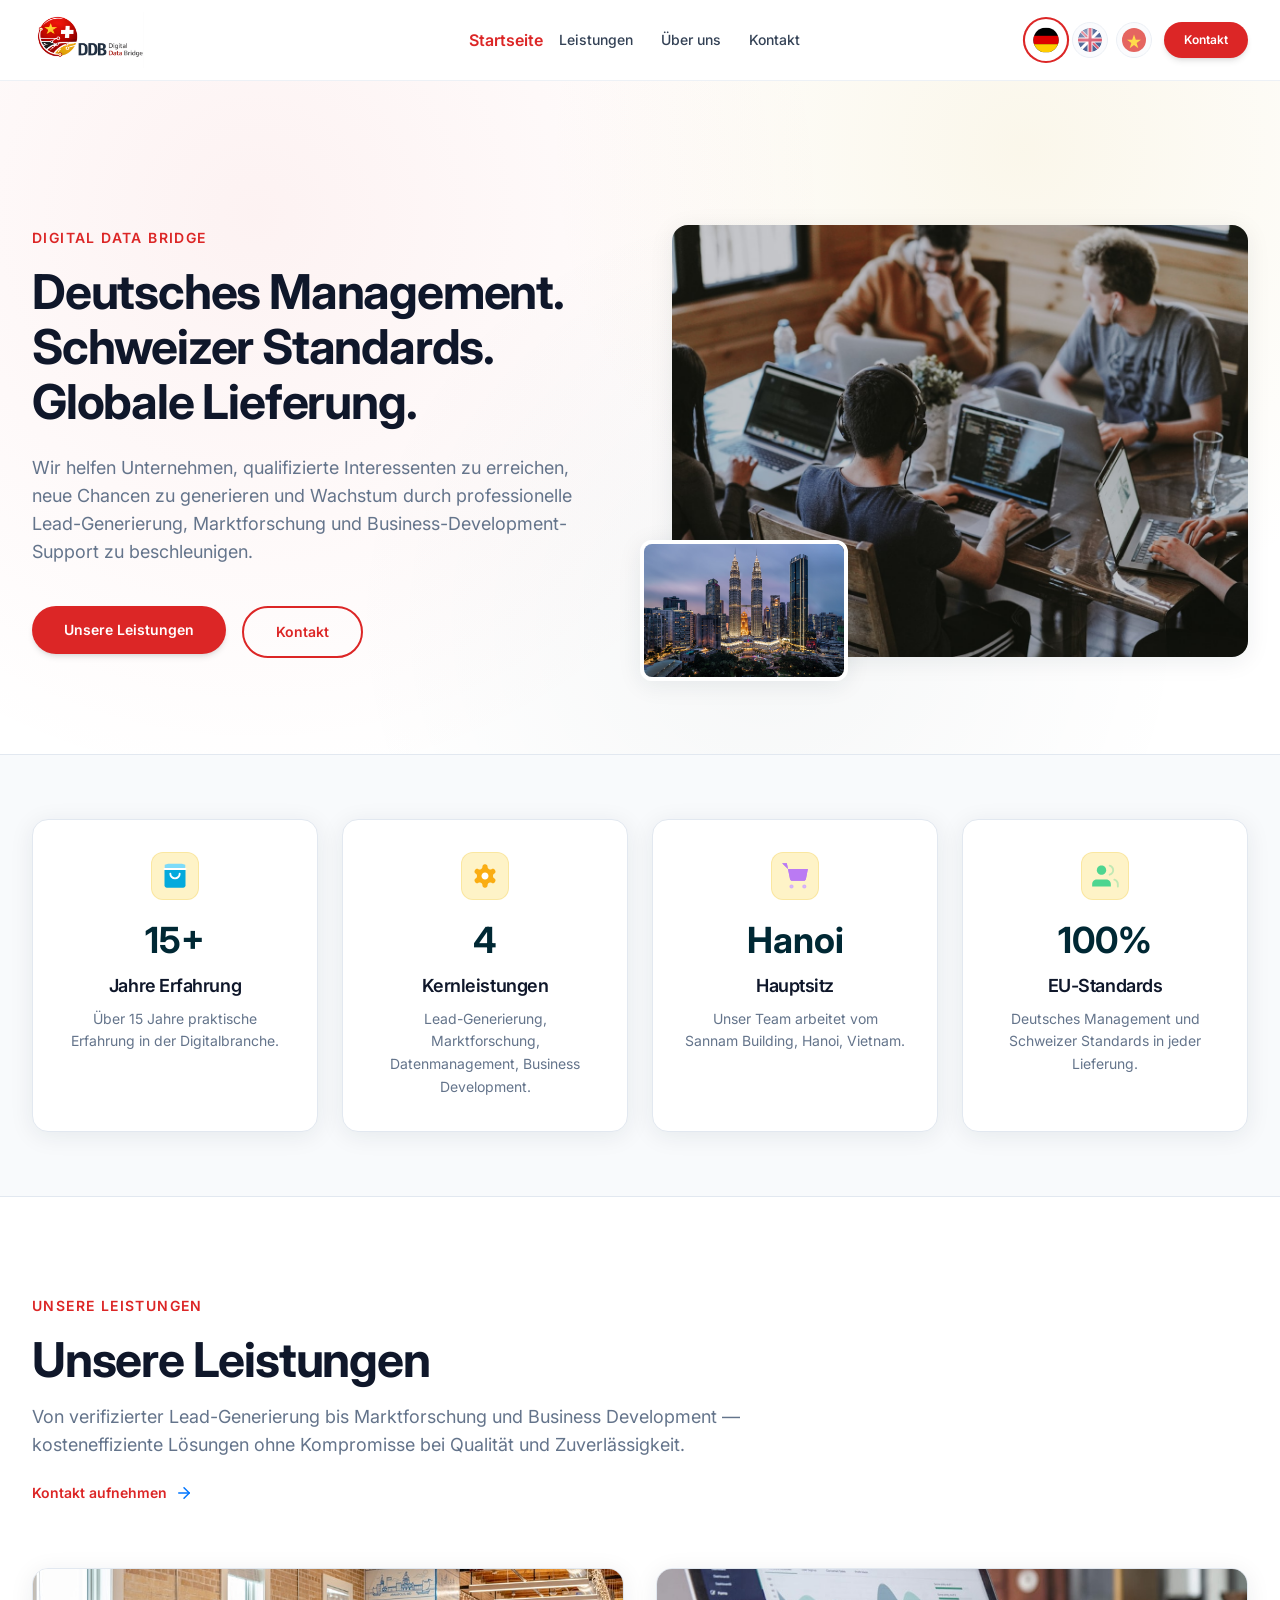
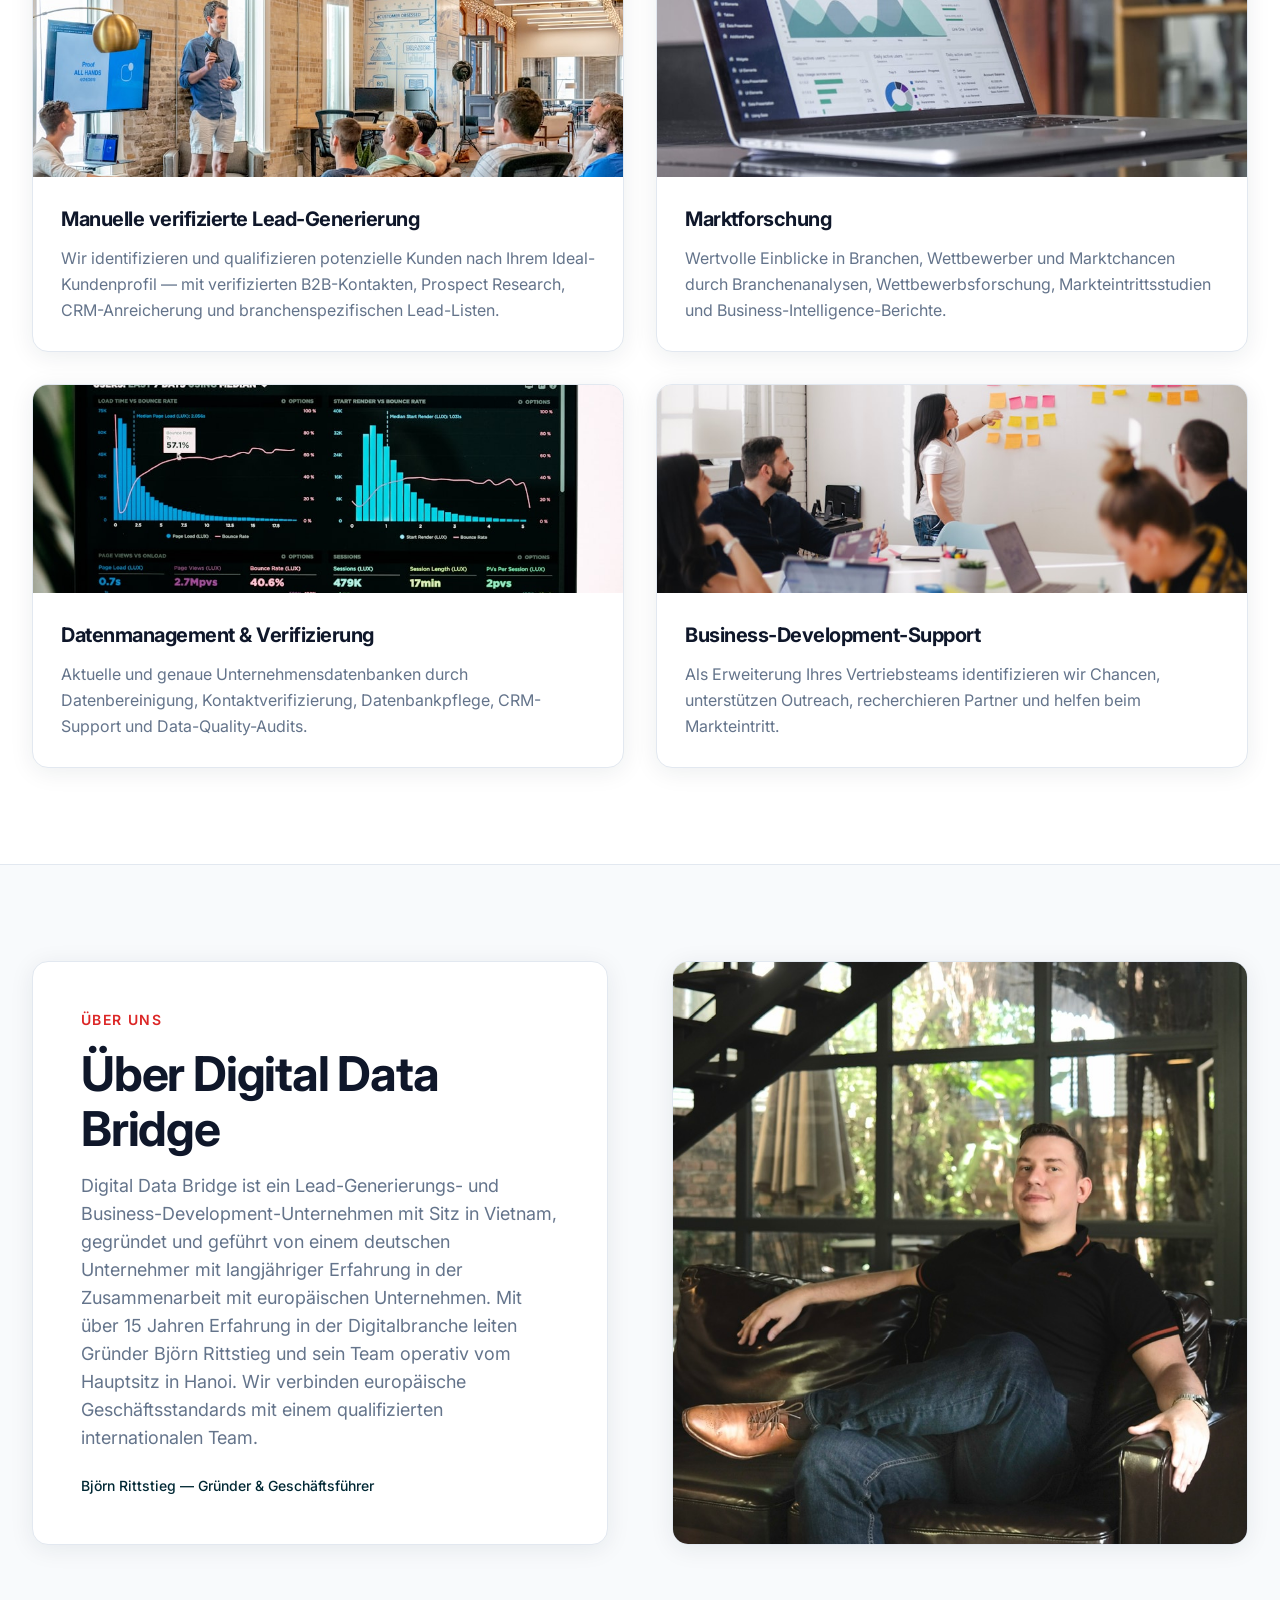
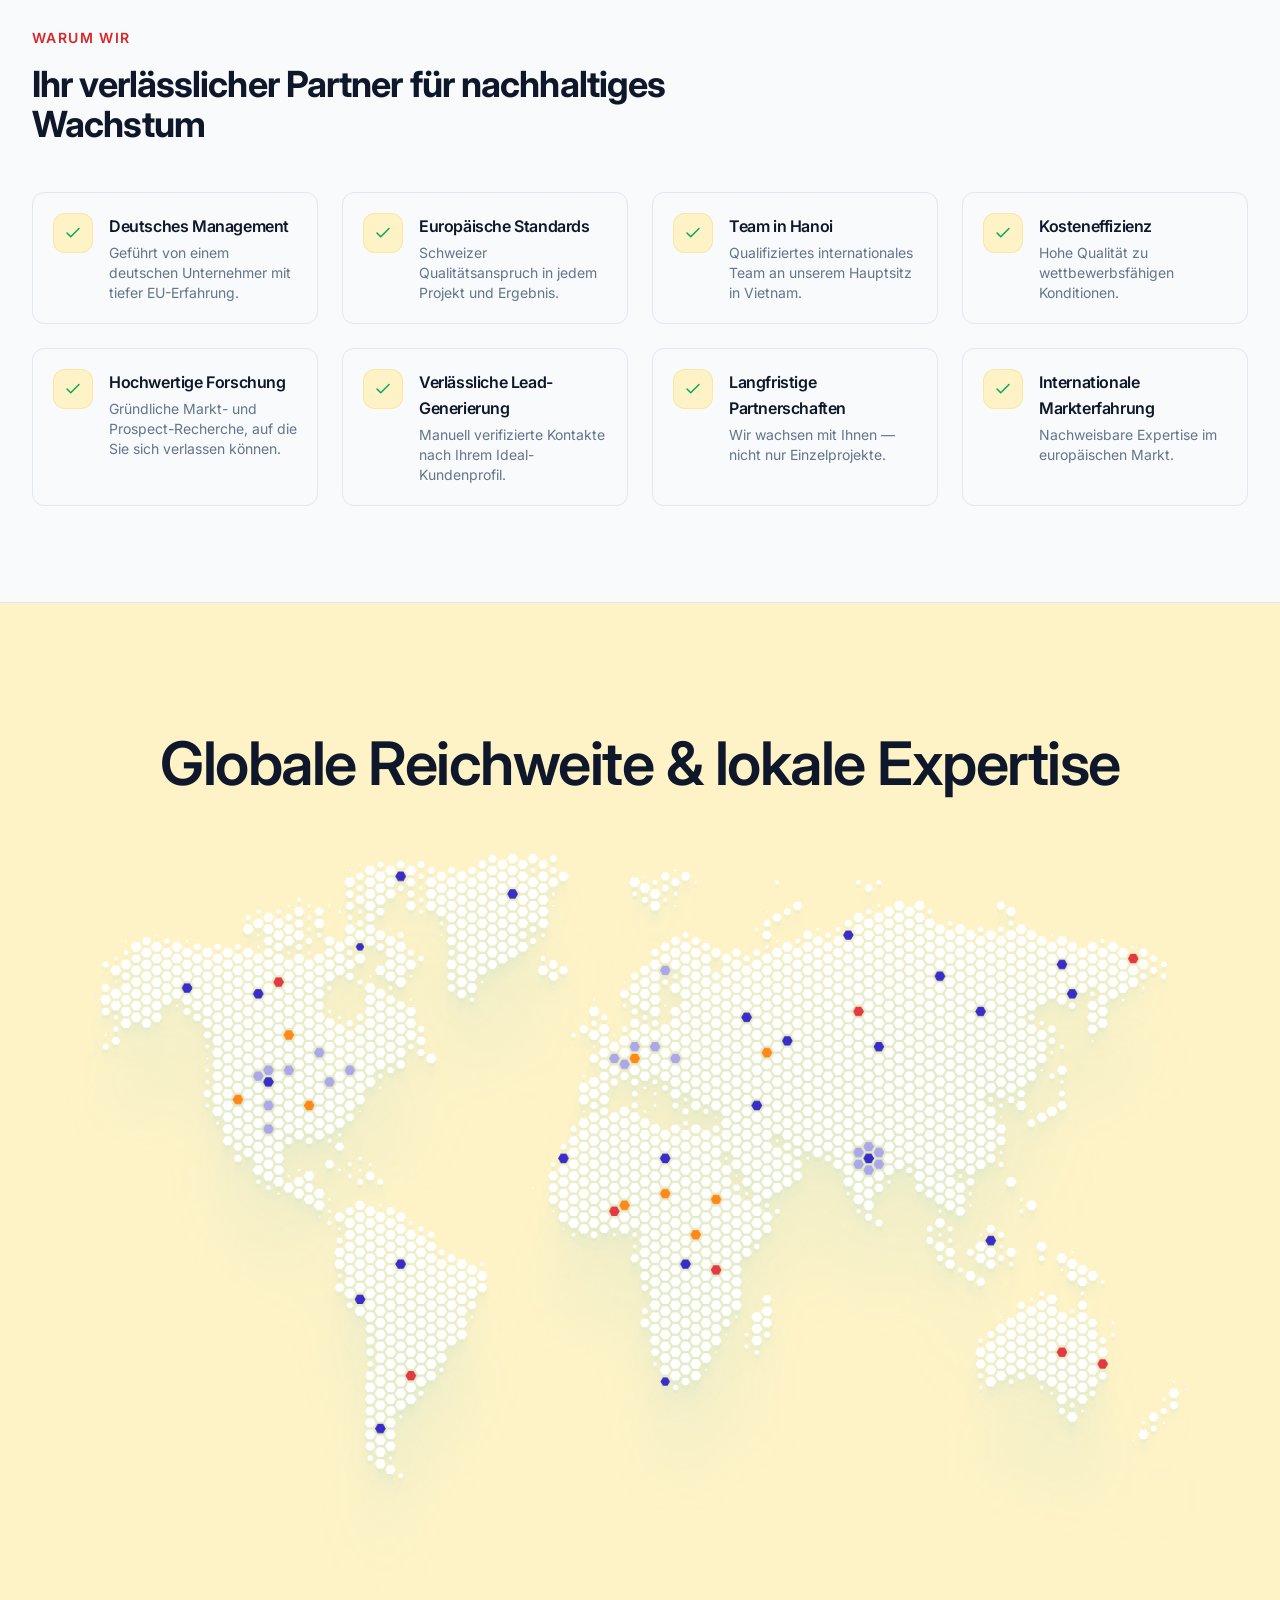
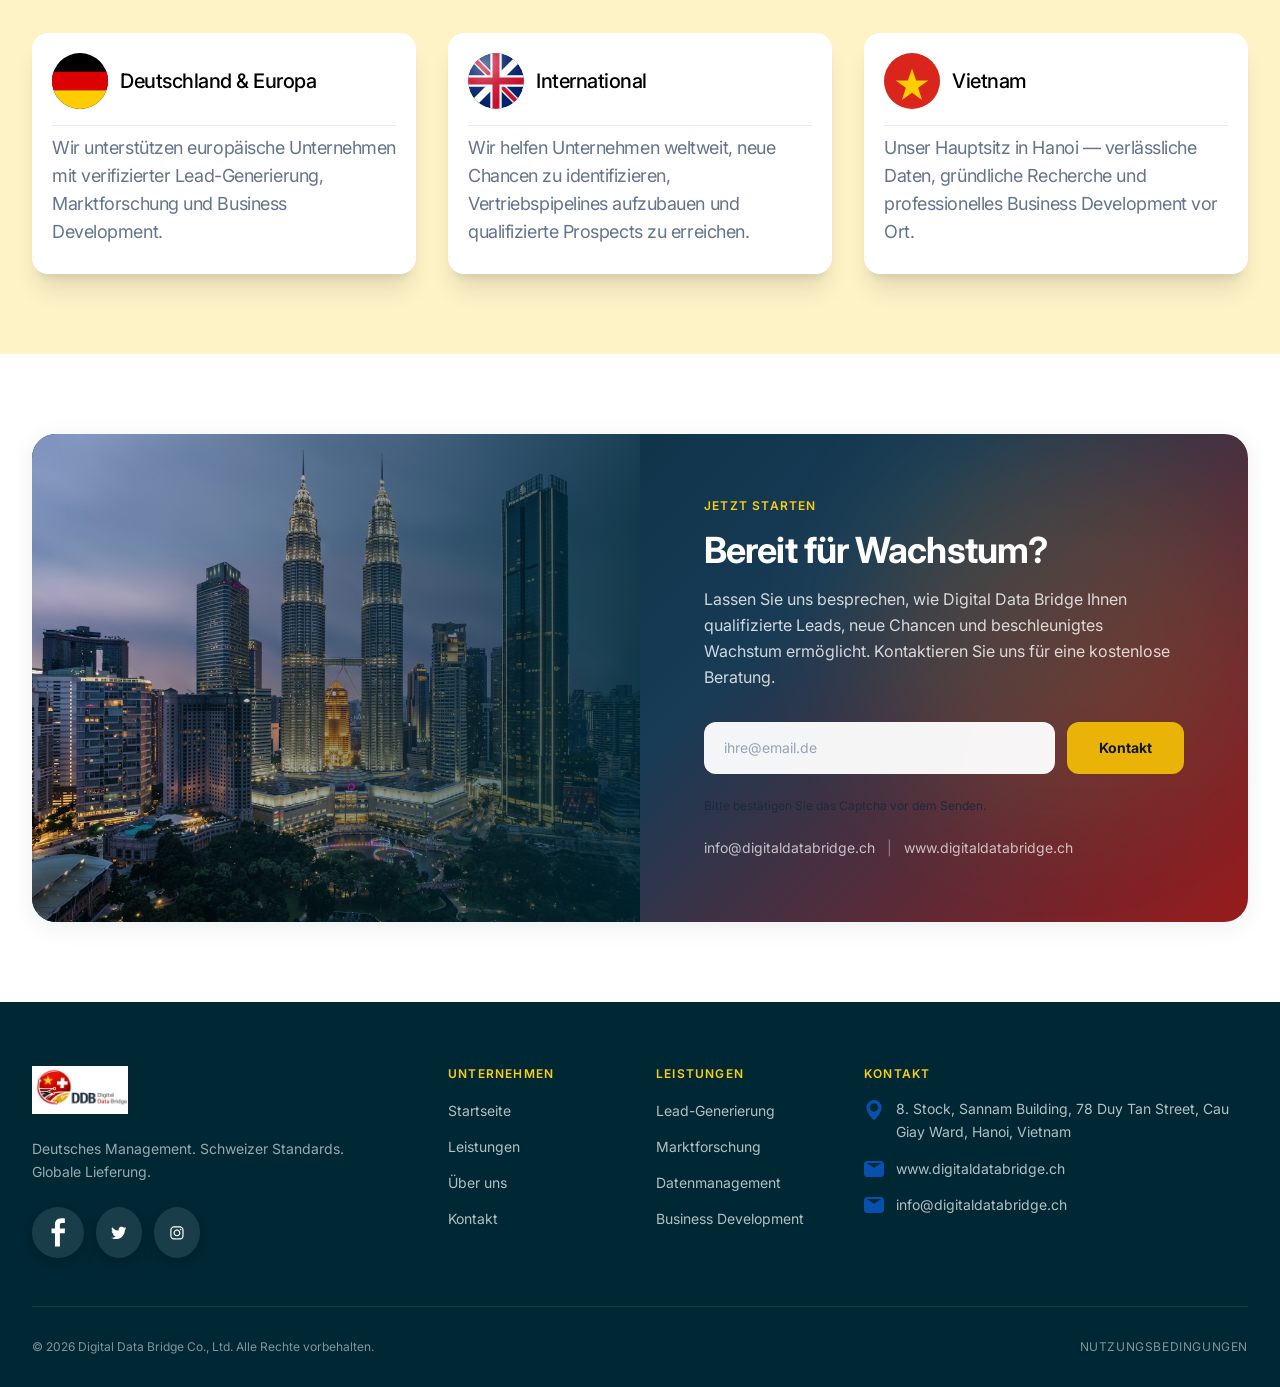
==== index.html @ 315c531d "first commit" ====
<!DOCTYPE html><html lang="de"><head><meta charSet="utf-8"/><meta name="viewport" content="width=device-width, initial-scale=1"/><link rel="preload" as="image" href="/assets/logo/logo.png"/><link rel="preload" as="image" href="/assets/images/hero-team.jpg" fetchPriority="high"/><link rel="preload" as="image" href="/assets/footer/logo.png"/><link rel="stylesheet" href="/_next/static/css/38081ec181ea4592.css" data-precedence="next"/><link rel="preload" as="script" fetchPriority="low" href="/_next/static/chunks/webpack-03f7c6bc932ce1e3.js"/><script src="/_next/static/chunks/fd9d1056-20776d4f4e92fb82.js" async=""></script><script src="/_next/static/chunks/117-dfec44535dc73f30.js" async=""></script><script src="/_next/static/chunks/main-app-8fc3627f96d59af2.js" async=""></script><script src="/_next/static/chunks/648-ed4a69a796fefe7b.js" async=""></script><script src="/_next/static/chunks/498-76ede2b55f7b1609.js" async=""></script><script src="/_next/static/chunks/987-1d25bc8ca57fb3e2.js" async=""></script><script src="/_next/static/chunks/706-1078b7b315c14bac.js" async=""></script><script src="/_next/static/chunks/app/page-b2ab1b3d0dc2f549.js" async=""></script><script src="/_next/static/chunks/824-f1a602ed7e1b11d0.js" async=""></script><script src="/_next/static/chunks/app/layout-207d9eeeaee66ffc.js" async=""></script><title>Digital Data Bridge | Lead Generation &amp; Business Development</title><meta name="description" content="German Management. Swiss Standards. Global Delivery. Professional lead generation, market research, and business development support from Hanoi, Vietnam."/><meta property="og:title" content="Digital Data Bridge | Lead Generation &amp; Business Development"/><meta property="og:description" content="German Management. Swiss Standards. Global Delivery. Professional lead generation, market research, and business development support from Hanoi, Vietnam."/><meta property="og:url" content="https://www.digitaldatabridge.ch/"/><meta property="og:site_name" content="Digital Data Bridge"/><meta property="og:locale" content="de_CH"/><meta property="og:image" content="https://www.digitaldatabridge.ch/icon.png"/><meta property="og:image:width" content="512"/><meta property="og:image:height" content="512"/><meta property="og:image:alt" content="Digital Data Bridge logo"/><meta property="og:type" content="website"/><meta name="twitter:card" content="summary"/><meta name="twitter:title" content="Digital Data Bridge | Lead Generation &amp; Business Development"/><meta name="twitter:description" content="German Management. Swiss Standards. Global Delivery. Professional lead generation, market research, and business development support from Hanoi, Vietnam."/><meta name="twitter:image" content="https://www.digitaldatabridge.ch/icon.png"/><link rel="icon" href="/icon.png"/><link rel="apple-touch-icon" href="/icon.png"/><script src="/_next/static/chunks/polyfills-42372ed130431b0a.js" noModule=""></script></head><body><nav class="navbar bg-white/95 backdrop-blur-sm border-b border-slate-200/60" data-headlessui-state=""><div class="section-container"><div class="relative flex h-16 lg:h-20 items-center justify-between"><a class="flex-shrink-0" href="/"><img class="h-10 w-auto object-contain sm:h-12 lg:h-14" src="/assets/logo/logo.png" alt="Digital Data Bridge logo"/></a><div class="hidden lg:flex absolute left-1/2 top-1/2 -translate-x-1/2 -translate-y-1/2 items-center gap-1"><a class="nav-link-active" href="/">Startseite</a><a class="nav-link" href="#services">Leistungen</a><a class="nav-link" href="#about">Über uns</a><a class="nav-link" href="#contact">Kontakt</a></div><div class="flex items-center gap-3"><div class="hidden lg:block"><div class="" role="group" aria-label="Sprache wählen"><div class="flex gap-2 "><button type="button" title="Deutsch" aria-label="Deutsch" aria-pressed="true" class="relative flex items-center justify-center rounded-full transition-all duration-200 h-9 w-9 ring-2 ring-red ring-offset-2 bg-white shadow-sm scale-105"><img alt="" loading="lazy" width="24" height="24" decoding="async" data-nimg="1" class="rounded-full object-cover h-6 w-6" style="color:transparent" src="/assets/network/de.svg"/></button><button type="button" title="English" aria-label="English" aria-pressed="false" class="relative flex items-center justify-center rounded-full transition-all duration-200 h-9 w-9 opacity-70 hover:opacity-100 hover:scale-105 bg-slate-50 border border-slate-200"><img alt="" loading="lazy" width="24" height="24" decoding="async" data-nimg="1" class="rounded-full object-cover h-6 w-6" style="color:transparent" src="/assets/network/eng.svg"/></button><button type="button" title="Tiếng Việt" aria-label="Tiếng Việt" aria-pressed="false" class="relative flex items-center justify-center rounded-full transition-all duration-200 h-9 w-9 opacity-70 hover:opacity-100 hover:scale-105 bg-slate-50 border border-slate-200"><img alt="" loading="lazy" width="24" height="24" decoding="async" data-nimg="1" class="rounded-full object-cover h-6 w-6" style="color:transparent" src="/assets/network/vie.svg"/></button></div></div></div><a href="#contact" class="hidden lg:inline-flex btn-primary !py-2.5 !px-5 !text-xs">Kontakt</a><button type="button" class="lg:hidden p-2 rounded-lg text-slate-700 hover:bg-slate-100 transition" aria-label="Open menu"><svg xmlns="http://www.w3.org/2000/svg" fill="none" viewBox="0 0 24 24" stroke-width="1.5" stroke="currentColor" aria-hidden="true" data-slot="icon" class="h-6 w-6"><path stroke-linecap="round" stroke-linejoin="round" d="M3.75 6.75h16.5M3.75 12h16.5m-16.5 5.25h16.5"></path></svg></button></div><main class=" fixed overflow-hidden z-10 bg-gray-900 bg-opacity-25 inset-0 transform ease-in-out  transition-all delay-500 opacity-0 -translate-x-full  "><section class="w-340px max-w-lg left-0 absolute bg-white h-full shadow-xl delay-400 duration-500 ease-in-out transition-all transform -translate-x-full"><article class="relative w-270 max-w-lg pb-10 flex flex-col space-y-6 h-full overflow-y-auto"><header class="px-5 py-4 flex items-center justify-between border-b border-slate-200"><img class="h-10 w-auto object-contain" src="/assets/logo/logo.png" alt="Digital Data Bridge logo"/><button type="button" class="p-2 rounded-lg hover:bg-slate-100 transition" aria-label="Close menu"><svg xmlns="http://www.w3.org/2000/svg" fill="none" viewBox="0 0 24 24" stroke-width="1.5" stroke="currentColor" aria-hidden="true" data-slot="icon" class="block h-6 w-6 text-slate-700"><path stroke-linecap="round" stroke-linejoin="round" d="M6 18 18 6M6 6l12 12"></path></svg></button></header><div><div class="px-5 pb-8"><nav class="space-y-1"><a class="block px-3 py-3 rounded-lg text-base font-medium transition-colors bg-red/10 text-red" href="/">Startseite</a><a class="block px-3 py-3 rounded-lg text-base font-medium transition-colors text-slate-700 hover:bg-slate-100 hover:text-red" href="#services">Leistungen</a><a class="block px-3 py-3 rounded-lg text-base font-medium transition-colors text-slate-700 hover:bg-slate-100 hover:text-red" href="#about">Über uns</a><a class="block px-3 py-3 rounded-lg text-base font-medium transition-colors text-slate-700 hover:bg-slate-100 hover:text-red" href="#contact">Kontakt</a></nav><a href="#contact" class="mt-4 flex w-full btn-primary justify-center">Kontakt</a><div class="mt-6 rounded-xl border border-slate-200 bg-slate-50 p-4"><p class="text-xs font-semibold uppercase tracking-widest text-slate-500 text-center">Sprache wählen</p><p class="text-xs text-darkgray mt-1 text-center">Lead-Generierung &amp; Business Development für Europa und international.</p><div class="mt-3" role="group" aria-label="Sprache wählen"><div class="flex gap-2 justify-center"><button type="button" title="Deutsch" aria-label="Deutsch" aria-pressed="true" class="relative flex items-center justify-center rounded-full transition-all duration-200 h-11 w-11 ring-2 ring-red ring-offset-2 bg-white shadow-sm scale-105"><img alt="" loading="lazy" width="28" height="28" decoding="async" data-nimg="1" class="rounded-full object-cover h-6 w-6" style="color:transparent" src="/assets/network/de.svg"/></button><button type="button" title="English" aria-label="English" aria-pressed="false" class="relative flex items-center justify-center rounded-full transition-all duration-200 h-11 w-11 opacity-70 hover:opacity-100 hover:scale-105 bg-slate-50 border border-slate-200"><img alt="" loading="lazy" width="28" height="28" decoding="async" data-nimg="1" class="rounded-full object-cover h-6 w-6" style="color:transparent" src="/assets/network/eng.svg"/></button><button type="button" title="Tiếng Việt" aria-label="Tiếng Việt" aria-pressed="false" class="relative flex items-center justify-center rounded-full transition-all duration-200 h-11 w-11 opacity-70 hover:opacity-100 hover:scale-105 bg-slate-50 border border-slate-200"><img alt="" loading="lazy" width="28" height="28" decoding="async" data-nimg="1" class="rounded-full object-cover h-6 w-6" style="color:transparent" src="/assets/network/vie.svg"/></button></div></div></div></div></div></article></section><section class=" w-screen h-full cursor-pointer "></section></main></div></div></nav><main><section class="relative overflow-hidden bg-hero-gradient hero-pattern"><div class="section-container pt-28 pb-16 sm:pt-32 sm:pb-20 lg:pt-36 lg:pb-24"><div class="grid lg:grid-cols-2 gap-10 lg:gap-16 items-center"><div class="text-center lg:text-left"><span class="section-label">Digital Data Bridge</span><h1 class="text-3xl sm:text-4xl lg:text-5xl font-bold leading-tight text-slate-900">Deutsches Management. Schweizer Standards. Globale Lieferung.</h1><p class="mt-6 text-base sm:text-lg text-darkgray leading-relaxed max-w-xl mx-auto lg:mx-0">Wir helfen Unternehmen, qualifizierte Interessenten zu erreichen, neue Chancen zu generieren und Wachstum durch professionelle Lead-Generierung, Marktforschung und Business-Development-Support zu beschleunigen.</p><div class="mt-10 flex flex-col sm:flex-row items-center lg:items-start justify-center lg:justify-start gap-4"><a href="#services" class="btn-primary w-full sm:w-auto">Unsere Leistungen</a><a href="#contact" class="btn-outline w-full sm:w-auto">Kontakt</a></div></div><div class="relative"><div class="relative rounded-2xl overflow-hidden shadow-card aspect-[4/3]"><img alt="International business team collaboration" fetchPriority="high" decoding="async" data-nimg="fill" class="object-cover" style="position:absolute;height:100%;width:100%;left:0;top:0;right:0;bottom:0;color:transparent" src="/assets/images/hero-team.jpg"/></div><div class="absolute -bottom-6 -left-4 sm:-left-8 w-40 sm:w-52 rounded-xl overflow-hidden shadow-card border-4 border-white hidden sm:block"><img alt="Hanoi city skyline" loading="lazy" width="208" height="140" decoding="async" data-nimg="1" class="w-full h-auto object-cover aspect-[3/2]" style="color:transparent" src="/assets/images/hero-hanoi.jpg"/></div></div></div></div></section><section class="bg-slate-50 border-y border-slate-200"><div class="section-container py-14 sm:py-16"><div class="grid sm:grid-cols-2 lg:grid-cols-4 gap-6"><div class="stat-card"><div class="flex justify-center items-center h-12 w-12 rounded-xl bg-light-gold border border-gold-500/20 mb-5"><img alt="Jahre Erfahrung" loading="lazy" width="28" height="28" decoding="async" data-nimg="1" style="color:transparent" src="/assets/buyers/ourbuyers.svg"/></div><p class="text-3xl sm:text-4xl font-bold text-navyblue">15+</p><h3 class="text-base sm:text-lg font-semibold text-slate-900 mt-3">Jahre Erfahrung</h3><p class="text-sm text-darkgray mt-2 leading-relaxed">Über 15 Jahre praktische Erfahrung in der Digitalbranche.</p></div><div class="stat-card"><div class="flex justify-center items-center h-12 w-12 rounded-xl bg-light-gold border border-gold-500/20 mb-5"><img alt="Kernleistungen" loading="lazy" width="28" height="28" decoding="async" data-nimg="1" style="color:transparent" src="/assets/buyers/projectcompleted.svg"/></div><p class="text-3xl sm:text-4xl font-bold text-navyblue">4</p><h3 class="text-base sm:text-lg font-semibold text-slate-900 mt-3">Kernleistungen</h3><p class="text-sm text-darkgray mt-2 leading-relaxed">Lead-Generierung, Marktforschung, Datenmanagement, Business Development.</p></div><div class="stat-card"><div class="flex justify-center items-center h-12 w-12 rounded-xl bg-light-gold border border-gold-500/20 mb-5"><img alt="Hauptsitz" loading="lazy" width="28" height="28" decoding="async" data-nimg="1" style="color:transparent" src="/assets/buyers/happybuyers.svg"/></div><p class="text-3xl sm:text-4xl font-bold text-navyblue">Hanoi</p><h3 class="text-base sm:text-lg font-semibold text-slate-900 mt-3">Hauptsitz</h3><p class="text-sm text-darkgray mt-2 leading-relaxed">Unser Team arbeitet vom Sannam Building, Hanoi, Vietnam.</p></div><div class="stat-card"><div class="flex justify-center items-center h-12 w-12 rounded-xl bg-light-gold border border-gold-500/20 mb-5"><img alt="EU-Standards" loading="lazy" width="28" height="28" decoding="async" data-nimg="1" style="color:transparent" src="/assets/buyers/teammembers.svg"/></div><p class="text-3xl sm:text-4xl font-bold text-navyblue">100%</p><h3 class="text-base sm:text-lg font-semibold text-slate-900 mt-3">EU-Standards</h3><p class="text-sm text-darkgray mt-2 leading-relaxed">Deutsches Management und Schweizer Standards in jeder Lieferung.</p></div></div></div></section><section id="services" class="py-16 sm:py-24"><div class="section-container"><div class="max-w-3xl mx-auto text-center lg:text-left lg:mx-0 mb-12 lg:mb-16"><span class="section-label">Unsere Leistungen</span><h2 class="section-title">Unsere Leistungen</h2><p class="section-desc mt-4 mx-auto lg:mx-0">Von verifizierter Lead-Generierung bis Marktforschung und Business Development — kosteneffiziente Lösungen ohne Kompromisse bei Qualität und Zuverlässigkeit.</p><a class="inline-flex items-center gap-2 mt-6 text-sm font-semibold text-red space-links" href="#contact">Kontakt aufnehmen<img alt="arrow" loading="lazy" width="18" height="18" decoding="async" data-nimg="1" style="color:transparent" src="/assets/provide/arrow.svg"/></a></div><div class="grid sm:grid-cols-2 gap-6 lg:gap-8"><div class="service-card overflow-hidden p-0"><div class="relative h-48 sm:h-52 w-full"><img alt="Manuelle verifizierte Lead-Generierung" loading="lazy" decoding="async" data-nimg="fill" class="object-cover" style="position:absolute;height:100%;width:100%;left:0;top:0;right:0;bottom:0;color:transparent" src="/assets/images/service-leads.jpg"/></div><div class="p-6 sm:p-7"><h3 class="text-lg sm:text-xl font-bold text-slate-900 leading-snug">Manuelle verifizierte Lead-Generierung</h3><p class="text-sm sm:text-base text-darkgray leading-relaxed mt-3">Wir identifizieren und qualifizieren potenzielle Kunden nach Ihrem Ideal-Kundenprofil — mit verifizierten B2B-Kontakten, Prospect Research, CRM-Anreicherung und branchenspezifischen Lead-Listen.</p></div></div><div class="service-card overflow-hidden p-0"><div class="relative h-48 sm:h-52 w-full"><img alt="Marktforschung" loading="lazy" decoding="async" data-nimg="fill" class="object-cover" style="position:absolute;height:100%;width:100%;left:0;top:0;right:0;bottom:0;color:transparent" src="/assets/images/service-research.jpg"/></div><div class="p-6 sm:p-7"><h3 class="text-lg sm:text-xl font-bold text-slate-900 leading-snug">Marktforschung</h3><p class="text-sm sm:text-base text-darkgray leading-relaxed mt-3">Wertvolle Einblicke in Branchen, Wettbewerber und Marktchancen durch Branchenanalysen, Wettbewerbsforschung, Markteintrittsstudien und Business-Intelligence-Berichte.</p></div></div><div class="service-card overflow-hidden p-0"><div class="relative h-48 sm:h-52 w-full"><img alt="Datenmanagement &amp; Verifizierung" loading="lazy" decoding="async" data-nimg="fill" class="object-cover" style="position:absolute;height:100%;width:100%;left:0;top:0;right:0;bottom:0;color:transparent" src="/assets/images/service-data.jpg"/></div><div class="p-6 sm:p-7"><h3 class="text-lg sm:text-xl font-bold text-slate-900 leading-snug">Datenmanagement &amp; Verifizierung</h3><p class="text-sm sm:text-base text-darkgray leading-relaxed mt-3">Aktuelle und genaue Unternehmensdatenbanken durch Datenbereinigung, Kontaktverifizierung, Datenbankpflege, CRM-Support und Data-Quality-Audits.</p></div></div><div class="service-card overflow-hidden p-0"><div class="relative h-48 sm:h-52 w-full"><img alt="Business-Development-Support" loading="lazy" decoding="async" data-nimg="fill" class="object-cover" style="position:absolute;height:100%;width:100%;left:0;top:0;right:0;bottom:0;color:transparent" src="/assets/images/service-bizdev.jpg"/></div><div class="p-6 sm:p-7"><h3 class="text-lg sm:text-xl font-bold text-slate-900 leading-snug">Business-Development-Support</h3><p class="text-sm sm:text-base text-darkgray leading-relaxed mt-3">Als Erweiterung Ihres Vertriebsteams identifizieren wir Chancen, unterstützen Outreach, recherchieren Partner und helfen beim Markteintritt.</p></div></div></div></div></section><section id="about" class="py-16 sm:py-24 bg-slate-50 border-y border-slate-200"><div class="section-container"><div class="grid lg:grid-cols-2 gap-10 lg:gap-16 items-stretch mb-16 lg:mb-20"><div class="order-2 lg:order-1 flex flex-col justify-center rounded-2xl bg-white border border-slate-200 shadow-card p-8 sm:p-10 lg:p-12 text-center lg:text-left h-full min-h-[320px]"><span class="section-label">Über uns</span><h2 class="section-title">Über Digital Data Bridge</h2><p class="section-desc mt-4 mx-auto lg:mx-0">Digital Data Bridge ist ein Lead-Generierungs- und Business-Development-Unternehmen mit Sitz in Vietnam, gegründet und geführt von einem deutschen Unternehmer mit langjähriger Erfahrung in der Zusammenarbeit mit europäischen Unternehmen. Mit über 15 Jahren Erfahrung in der Digitalbranche leiten Gründer Björn Rittstieg und sein Team operativ vom Hauptsitz in Hanoi. Wir verbinden europäische Geschäftsstandards mit einem qualifizierten internationalen Team.</p><p class="mt-6 text-sm font-medium text-navyblue">Björn Rittstieg — Gründer &amp; Geschäftsführer</p></div><div class="order-1 lg:order-2 relative rounded-2xl overflow-hidden shadow-card border border-slate-200 min-h-[320px] h-full"><img alt="Björn Rittstieg — Gründer &amp; Geschäftsführer" loading="lazy" decoding="async" data-nimg="fill" class="object-cover object-top" style="position:absolute;height:100%;width:100%;left:0;top:0;right:0;bottom:0;color:transparent" src="/assets/images/about_us.jpg"/></div></div><div class="max-w-3xl mx-auto text-center lg:text-left lg:mx-0 mb-10 lg:mb-12"><span class="section-label">Warum wir</span><h3 class="text-2xl sm:text-3xl lg:text-4xl font-bold leading-tight text-slate-900">Ihr verlässlicher Partner für nachhaltiges Wachstum</h3></div><div class="grid sm:grid-cols-2 lg:grid-cols-4 gap-4 lg:gap-6"><div class="feature-card"><div class="flex-shrink-0 flex items-center justify-center h-10 w-10 rounded-xl bg-light-gold border border-gold-500/20"><img alt="" loading="lazy" width="18" height="18" decoding="async" data-nimg="1" style="color:transparent" src="/assets/why/check.svg"/></div><div><h4 class="text-sm sm:text-base font-semibold text-slate-900 leading-snug">Deutsches Management</h4><p class="text-xs sm:text-sm text-darkgray mt-1 leading-relaxed">Geführt von einem deutschen Unternehmer mit tiefer EU-Erfahrung.</p></div></div><div class="feature-card"><div class="flex-shrink-0 flex items-center justify-center h-10 w-10 rounded-xl bg-light-gold border border-gold-500/20"><img alt="" loading="lazy" width="18" height="18" decoding="async" data-nimg="1" style="color:transparent" src="/assets/why/check.svg"/></div><div><h4 class="text-sm sm:text-base font-semibold text-slate-900 leading-snug">Europäische Standards</h4><p class="text-xs sm:text-sm text-darkgray mt-1 leading-relaxed">Schweizer Qualitätsanspruch in jedem Projekt und Ergebnis.</p></div></div><div class="feature-card"><div class="flex-shrink-0 flex items-center justify-center h-10 w-10 rounded-xl bg-light-gold border border-gold-500/20"><img alt="" loading="lazy" width="18" height="18" decoding="async" data-nimg="1" style="color:transparent" src="/assets/why/check.svg"/></div><div><h4 class="text-sm sm:text-base font-semibold text-slate-900 leading-snug">Team in Hanoi</h4><p class="text-xs sm:text-sm text-darkgray mt-1 leading-relaxed">Qualifiziertes internationales Team an unserem Hauptsitz in Vietnam.</p></div></div><div class="feature-card"><div class="flex-shrink-0 flex items-center justify-center h-10 w-10 rounded-xl bg-light-gold border border-gold-500/20"><img alt="" loading="lazy" width="18" height="18" decoding="async" data-nimg="1" style="color:transparent" src="/assets/why/check.svg"/></div><div><h4 class="text-sm sm:text-base font-semibold text-slate-900 leading-snug">Kosteneffizienz</h4><p class="text-xs sm:text-sm text-darkgray mt-1 leading-relaxed">Hohe Qualität zu wettbewerbsfähigen Konditionen.</p></div></div><div class="feature-card"><div class="flex-shrink-0 flex items-center justify-center h-10 w-10 rounded-xl bg-light-gold border border-gold-500/20"><img alt="" loading="lazy" width="18" height="18" decoding="async" data-nimg="1" style="color:transparent" src="/assets/why/check.svg"/></div><div><h4 class="text-sm sm:text-base font-semibold text-slate-900 leading-snug">Hochwertige Forschung</h4><p class="text-xs sm:text-sm text-darkgray mt-1 leading-relaxed">Gründliche Markt- und Prospect-Recherche, auf die Sie sich verlassen können.</p></div></div><div class="feature-card"><div class="flex-shrink-0 flex items-center justify-center h-10 w-10 rounded-xl bg-light-gold border border-gold-500/20"><img alt="" loading="lazy" width="18" height="18" decoding="async" data-nimg="1" style="color:transparent" src="/assets/why/check.svg"/></div><div><h4 class="text-sm sm:text-base font-semibold text-slate-900 leading-snug">Verlässliche Lead-Generierung</h4><p class="text-xs sm:text-sm text-darkgray mt-1 leading-relaxed">Manuell verifizierte Kontakte nach Ihrem Ideal-Kundenprofil.</p></div></div><div class="feature-card"><div class="flex-shrink-0 flex items-center justify-center h-10 w-10 rounded-xl bg-light-gold border border-gold-500/20"><img alt="" loading="lazy" width="18" height="18" decoding="async" data-nimg="1" style="color:transparent" src="/assets/why/check.svg"/></div><div><h4 class="text-sm sm:text-base font-semibold text-slate-900 leading-snug">Langfristige Partnerschaften</h4><p class="text-xs sm:text-sm text-darkgray mt-1 leading-relaxed">Wir wachsen mit Ihnen — nicht nur Einzelprojekte.</p></div></div><div class="feature-card"><div class="flex-shrink-0 flex items-center justify-center h-10 w-10 rounded-xl bg-light-gold border border-gold-500/20"><img alt="" loading="lazy" width="18" height="18" decoding="async" data-nimg="1" style="color:transparent" src="/assets/why/check.svg"/></div><div><h4 class="text-sm sm:text-base font-semibold text-slate-900 leading-snug">Internationale Markterfahrung</h4><p class="text-xs sm:text-sm text-darkgray mt-1 leading-relaxed">Nachweisbare Expertise im europäischen Markt.</p></div></div></div></div></section><div class="bg-light-gold" id="markets"><div class="mx-auto max-w-2xl py-20 px-4 sm:px-6 lg:max-w-7xl lg:px-8"><h3 class="text-4xl sm:text-6xl font-semibold text-center my-10 lh-81">Globale Reichweite &amp; lokale Expertise</h3><img alt="Global network map" loading="lazy" width="1400" height="800" decoding="async" data-nimg="1" style="color:transparent" src="/assets/network/map.png"/><div class="grid grid-cols-1 sm:grid-cols-2 lg:grid-cols-3 gap-x-16 gap-y-4 lg:gap-x-8"><div class="bg-white rounded-2xl p-5 shadow-xl"><div class="flex justify-start items-center gap-3 mb-4"><div class="h-14 w-14 rounded-full overflow-hidden bg-white flex items-center justify-center shadow-sm"><img alt="Deutschland &amp; Europa flag" loading="lazy" width="56" height="56" decoding="async" data-nimg="1" class="h-full w-full object-cover" style="color:transparent" src="/assets/network/de.svg"/></div><h4 class="text-xl font-medium text-black">Deutschland &amp; Europa</h4></div><hr/><h4 class="text-lg font-normal text-darkgray my-2">Wir unterstützen europäische Unternehmen mit verifizierter Lead-Generierung, Marktforschung und Business Development.</h4></div><div class="bg-white rounded-2xl p-5 shadow-xl"><div class="flex justify-start items-center gap-3 mb-4"><div class="h-14 w-14 rounded-full overflow-hidden bg-white flex items-center justify-center shadow-sm"><img alt="International flag" loading="lazy" width="56" height="56" decoding="async" data-nimg="1" class="h-full w-full object-cover" style="color:transparent" src="/assets/network/eng.svg"/></div><h4 class="text-xl font-medium text-black">International</h4></div><hr/><h4 class="text-lg font-normal text-darkgray my-2">Wir helfen Unternehmen weltweit, neue Chancen zu identifizieren, Vertriebspipelines aufzubauen und qualifizierte Prospects zu erreichen.</h4></div><div class="bg-white rounded-2xl p-5 shadow-xl"><div class="flex justify-start items-center gap-3 mb-4"><div class="h-14 w-14 rounded-full overflow-hidden bg-white flex items-center justify-center shadow-sm"><img alt="Vietnam flag" loading="lazy" width="56" height="56" decoding="async" data-nimg="1" class="h-full w-full object-cover" style="color:transparent" src="/assets/network/vie.svg"/></div><h4 class="text-xl font-medium text-black">Vietnam</h4></div><hr/><h4 class="text-lg font-normal text-darkgray my-2">Unser Hauptsitz in Hanoi — verlässliche Daten, gründliche Recherche und professionelles Business Development vor Ort.</h4></div></div></div></div><section class="section-container py-16 sm:py-20" id="contact"><div class="relative overflow-hidden rounded-3xl bg-cta-gradient shadow-card"><div class="absolute inset-0 opacity-10"><div class="absolute top-0 right-0 w-96 h-96 rounded-full bg-gold-400 blur-3xl"></div><div class="absolute bottom-0 left-0 w-64 h-64 rounded-full bg-red blur-3xl"></div></div><div class="relative grid lg:grid-cols-2 gap-0"><div class="relative hidden lg:block min-h-[420px]"><img alt="Hanoi office location" loading="lazy" decoding="async" data-nimg="fill" class="object-cover" style="position:absolute;height:100%;width:100%;left:0;top:0;right:0;bottom:0;color:transparent" src="/assets/images/contact-hanoi.jpg"/><div class="absolute inset-0 bg-gradient-to-r from-transparent to-navyblue/80"></div></div><div class="p-8 sm:p-12 lg:p-16 flex flex-col justify-center"><span class="inline-block text-xs font-semibold uppercase tracking-widest text-gold-400 mb-4">Jetzt starten</span><h2 class="text-2xl sm:text-3xl lg:text-4xl font-bold text-white leading-tight">Bereit für Wachstum?</h2><p class="mt-4 text-sm sm:text-base text-white/80 leading-relaxed">Lassen Sie uns besprechen, wie Digital Data Bridge Ihnen qualifizierte Leads, neue Chancen und beschleunigtes Wachstum ermöglicht. Kontaktieren Sie uns für eine kostenlose Beratung.</p><div class="mt-6 lg:hidden relative rounded-xl overflow-hidden aspect-[16/9]"><img alt="Hanoi office location" loading="lazy" decoding="async" data-nimg="fill" class="object-cover" style="position:absolute;height:100%;width:100%;left:0;top:0;right:0;bottom:0;color:transparent" src="/assets/images/contact-hanoi.jpg"/></div><form class="mt-8 flex flex-col gap-3"><input type="text" tabindex="-1" autoComplete="off" aria-hidden="true" class="absolute left-[-9999px] w-px h-px opacity-0 pointer-events-none" name="website" value=""/><div class="flex flex-col sm:flex-row gap-3"><input type="email" class="cta-input flex-1" placeholder="ihre@email.de" autoComplete="email" required="" name="email" value=""/><button type="submit" class="inline-flex items-center justify-center rounded-xl bg-gold-500 px-8 py-4 text-sm font-bold text-slate-900 transition-all duration-200 hover:bg-gold-400 hover:-translate-y-0.5 whitespace-nowrap disabled:opacity-70 disabled:hover:translate-y-0">Kontakt</button></div><div class="overflow-hidden rounded-lg"><div></div></div></form><p class="mt-3 text-xs text-white/50">Kostenlose Beratung — unverbindlich.</p><div class="mt-6 flex flex-col sm:flex-row gap-3 text-sm text-white/70"><a href="mailto:info@digitaldatabridge.ch" class="hover:text-white transition-colors">info@digitaldatabridge.ch</a><span class="hidden sm:inline text-white/40">|</span><a href="https://www.digitaldatabridge.ch" target="_blank" rel="noopener noreferrer" class="hover:text-white transition-colors">www.digitaldatabridge.ch</a></div></div></div></div></section></main><footer class="bg-navyblue text-white"><div class="section-container pt-16 pb-8"><div class="grid grid-cols-1 gap-10 sm:grid-cols-2 lg:grid-cols-12 lg:gap-8"><div class="lg:col-span-4"><img src="/assets/footer/logo.png" alt="Digital Data Bridge logo" class="h-12 w-auto mb-6"/><p class="text-sm text-white/60 leading-relaxed max-w-xs">Deutsches Management. Schweizer Standards. Globale Lieferung.</p><div class="flex gap-3 mt-6"><a class="footer-fb-icons" href="#!"><img alt="facebook" loading="lazy" width="16" height="16" decoding="async" data-nimg="1" style="color:transparent" src="/assets/footer/facebook.svg"/></a><a class="footer-icons" href="#!"><img alt="twitter" loading="lazy" width="16" height="16" decoding="async" data-nimg="1" style="color:transparent" src="/assets/footer/twitter.svg"/></a><a class="footer-icons" href="#!"><img alt="instagram" loading="lazy" width="16" height="16" decoding="async" data-nimg="1" style="color:transparent" src="/assets/footer/instagram.svg"/></a></div></div><div class="lg:col-span-2"><h5 class="text-xs font-semibold uppercase tracking-widest text-gold-400 mb-4">Unternehmen</h5><ul class="space-y-3"><li><a class="text-sm text-white/70 hover:text-white transition-colors space-links" href="/">Startseite</a></li><li><a class="text-sm text-white/70 hover:text-white transition-colors space-links" href="#services">Leistungen</a></li><li><a class="text-sm text-white/70 hover:text-white transition-colors space-links" href="#about">Über uns</a></li><li><a class="text-sm text-white/70 hover:text-white transition-colors space-links" href="#contact">Kontakt</a></li></ul></div><div class="lg:col-span-2"><h5 class="text-xs font-semibold uppercase tracking-widest text-gold-400 mb-4">Leistungen</h5><ul class="space-y-3"><li><a class="text-sm text-white/70 hover:text-white transition-colors space-links" href="#services">Lead-Generierung</a></li><li><a class="text-sm text-white/70 hover:text-white transition-colors space-links" href="#services">Marktforschung</a></li><li><a class="text-sm text-white/70 hover:text-white transition-colors space-links" href="#services">Datenmanagement</a></li><li><a class="text-sm text-white/70 hover:text-white transition-colors space-links" href="#services">Business Development</a></li></ul></div><div class="lg:col-span-4"><h5 class="text-xs font-semibold uppercase tracking-widest text-gold-400 mb-4">Kontakt</h5><div class="space-y-4"><div class="flex gap-3 items-start"><img alt="address" loading="lazy" width="20" height="20" decoding="async" data-nimg="1" class="mt-0.5 flex-shrink-0 opacity-60" style="color:transparent" src="/assets/footer/mask.svg"/><p class="text-sm text-white/70 leading-relaxed">8. Stock, Sannam Building, 78 Duy Tan Street, Cau Giay Ward, Hanoi, Vietnam</p></div><div class="flex gap-3 items-center"><img alt="website" loading="lazy" width="20" height="20" decoding="async" data-nimg="1" class="flex-shrink-0 opacity-60" style="color:transparent" src="/assets/footer/email.svg"/><a href="https://www.digitaldatabridge.ch" target="_blank" rel="noopener noreferrer" class="text-sm text-white/70 hover:text-white transition-colors">www.digitaldatabridge.ch</a></div><div class="flex gap-3 items-center"><img alt="email" loading="lazy" width="20" height="20" decoding="async" data-nimg="1" class="flex-shrink-0 opacity-60" style="color:transparent" src="/assets/footer/email.svg"/><a href="mailto:info@digitaldatabridge.ch" class="text-sm text-white/70 hover:text-white transition-colors">info@digitaldatabridge.ch</a></div></div></div></div><div class="mt-12 pt-8 border-t border-white/10 flex flex-col sm:flex-row items-center justify-between gap-4"><p class="text-xs text-white/50 text-center sm:text-left">© <!-- -->2026<!-- --> <!-- -->Digital Data Bridge Co., Ltd. Alle Rechte vorbehalten.</p><a class="text-xs uppercase tracking-wider text-white/50 hover:text-white transition-colors" href="/terms-of-use/">Nutzungsbedingungen</a></div></div></footer><script src="/_next/static/chunks/webpack-03f7c6bc932ce1e3.js" async=""></script><script>(self.__next_f=self.__next_f||[]).push([0]);self.__next_f.push([2,null])</script><script>self.__next_f.push([1,"1:HL[\"/_next/static/css/38081ec181ea4592.css\",\"style\"]\n"])</script><script>self.__next_f.push([1,"2:I[2846,[],\"\"]\n4:I[8686,[\"648\",\"static/chunks/648-ed4a69a796fefe7b.js\",\"498\",\"static/chunks/498-76ede2b55f7b1609.js\",\"987\",\"static/chunks/987-1d25bc8ca57fb3e2.js\",\"706\",\"static/chunks/706-1078b7b315c14bac.js\",\"931\",\"static/chunks/app/page-b2ab1b3d0dc2f549.js\"],\"default\"]\n5:I[2987,[\"648\",\"static/chunks/648-ed4a69a796fefe7b.js\",\"498\",\"static/chunks/498-76ede2b55f7b1609.js\",\"987\",\"static/chunks/987-1d25bc8ca57fb3e2.js\",\"706\",\"static/chunks/706-1078b7b315c14bac.js\",\"931\",\"static/chunks/app/page-b2ab1b3d0dc2f549.js\"],\"default\"]\n6:I[1832,[\"648\",\"static/chunks/648-ed4a69a796fefe7b.js\",\"498\",\"static/chunks/498-76ede2b55f7b1609.js\",\"987\",\"static/chunks/987-1d25bc8ca57fb3e2.js\",\"706\",\"static/chunks/706-1078b7b315c14bac.js\",\"931\",\"static/chunks/app/page-b2ab1b3d0dc2f549.js\"],\"default\"]\n7:I[627,[\"648\",\"static/chunks/648-ed4a69a796fefe7b.js\",\"498\",\"static/chunks/498-76ede2b55f7b1609.js\",\"987\",\"static/chunks/987-1d25bc8ca57fb3e2.js\",\"706\",\"static/chunks/706-1078b7b315c14bac.js\",\"931\",\"static/chunks/app/page-b2ab1b3d0dc2f549.js\"],\"default\"]\n8:I[9499,[\"648\",\"static/chunks/648-ed4a69a796fefe7b.js\",\"498\",\"static/chunks/498-76ede2b55f7b1609.js\",\"987\",\"static/chunks/987-1d25bc8ca57fb3e2.js\",\"706\",\"static/chunks/706-1078b7b315c14bac.js\",\"931\",\"static/chunks/app/page-b2ab1b3d0dc2f549.js\"],\"default\"]\n9:I[2923,[\"648\",\"static/chunks/648-ed4a69a796fefe7b.js\",\"498\",\"static/chunks/498-76ede2b55f7b1609.js\",\"987\",\"static/chunks/987-1d25bc8ca57fb3e2.js\",\"706\",\"static/chunks/706-1078b7b315c14bac.js\",\"931\",\"static/chunks/app/page-b2ab1b3d0dc2f549.js\"],\"default\"]\na:I[4706,[\"648\",\"static/chunks/648-ed4a69a796fefe7b.js\",\"498\",\"static/chunks/498-76ede2b55f7b1609.js\",\"824\",\"static/chunks/824-f1a602ed7e1b11d0.js\",\"706\",\"static/chunks/706-1078b7b315c14bac.js\",\"185\",\"static/chunks/app/layout-207d9eeeaee66ffc.js\"],\"LanguageProvider\"]\nb:I[8882,[\"648\",\"static/chunks/648-ed4a69a796fefe7b.js\",\"498\",\"static/chunks/498-76ede2b55f7b1609.js\",\"824\",\"static/chunks/824-f1a602ed7e1b11d0.js\",\"706\",\"static/chunks/706-1078b7b315c14bac.js\",\"185\",\"static/chunks/app/layo"])</script><script>self.__next_f.push([1,"ut-207d9eeeaee66ffc.js\"],\"default\"]\nc:I[4707,[],\"\"]\nd:I[6423,[],\"\"]\ne:I[9547,[\"648\",\"static/chunks/648-ed4a69a796fefe7b.js\",\"498\",\"static/chunks/498-76ede2b55f7b1609.js\",\"824\",\"static/chunks/824-f1a602ed7e1b11d0.js\",\"706\",\"static/chunks/706-1078b7b315c14bac.js\",\"185\",\"static/chunks/app/layout-207d9eeeaee66ffc.js\"],\"default\"]\n10:I[1060,[],\"\"]\n11:[]\n"])</script><script>self.__next_f.push([1,"0:[\"$\",\"$L2\",null,{\"buildId\":\"cxhGdVurGX_dINvA5L_OK\",\"assetPrefix\":\"\",\"urlParts\":[\"\",\"\"],\"initialTree\":[\"\",{\"children\":[\"__PAGE__\",{}]},\"$undefined\",\"$undefined\",true],\"initialSeedData\":[\"\",{\"children\":[\"__PAGE__\",{},[[\"$L3\",[\"$\",\"main\",null,{\"children\":[[\"$\",\"$L4\",null,{}],[\"$\",\"$L5\",null,{}],[\"$\",\"$L6\",null,{}],[\"$\",\"$L7\",null,{}],[\"$\",\"$L8\",null,{}],[\"$\",\"$L9\",null,{}]]}],null],null],null]},[[[[\"$\",\"link\",\"0\",{\"rel\":\"stylesheet\",\"href\":\"/_next/static/css/38081ec181ea4592.css\",\"precedence\":\"next\",\"crossOrigin\":\"$undefined\"}]],[\"$\",\"html\",null,{\"lang\":\"de\",\"children\":[\"$\",\"body\",null,{\"children\":[\"$\",\"$La\",null,{\"children\":[[\"$\",\"$Lb\",null,{}],[\"$\",\"$Lc\",null,{\"parallelRouterKey\":\"children\",\"segmentPath\":[\"children\"],\"error\":\"$undefined\",\"errorStyles\":\"$undefined\",\"errorScripts\":\"$undefined\",\"template\":[\"$\",\"$Ld\",null,{}],\"templateStyles\":\"$undefined\",\"templateScripts\":\"$undefined\",\"notFound\":[[\"$\",\"title\",null,{\"children\":\"404: This page could not be found.\"}],[\"$\",\"div\",null,{\"style\":{\"fontFamily\":\"system-ui,\\\"Segoe UI\\\",Roboto,Helvetica,Arial,sans-serif,\\\"Apple Color Emoji\\\",\\\"Segoe UI Emoji\\\"\",\"height\":\"100vh\",\"textAlign\":\"center\",\"display\":\"flex\",\"flexDirection\":\"column\",\"alignItems\":\"center\",\"justifyContent\":\"center\"},\"children\":[\"$\",\"div\",null,{\"children\":[[\"$\",\"style\",null,{\"dangerouslySetInnerHTML\":{\"__html\":\"body{color:#000;background:#fff;margin:0}.next-error-h1{border-right:1px solid rgba(0,0,0,.3)}@media (prefers-color-scheme:dark){body{color:#fff;background:#000}.next-error-h1{border-right:1px solid rgba(255,255,255,.3)}}\"}}],[\"$\",\"h1\",null,{\"className\":\"next-error-h1\",\"style\":{\"display\":\"inline-block\",\"margin\":\"0 20px 0 0\",\"padding\":\"0 23px 0 0\",\"fontSize\":24,\"fontWeight\":500,\"verticalAlign\":\"top\",\"lineHeight\":\"49px\"},\"children\":\"404\"}],[\"$\",\"div\",null,{\"style\":{\"display\":\"inline-block\"},\"children\":[\"$\",\"h2\",null,{\"style\":{\"fontSize\":14,\"fontWeight\":400,\"lineHeight\":\"49px\",\"margin\":0},\"children\":\"This page could not be found.\"}]}]]}]}]],\"notFoundStyles\":[]}],[\"$\",\"$Le\",null,{}]]}]}]}]],null],null],\"couldBeIntercepted\":false,\"initialHead\":[null,\"$Lf\"],\"globalErrorComponent\":\"$10\",\"missingSlots\":\"$W11\"}]\n"])</script><script>self.__next_f.push([1,"f:[[\"$\",\"meta\",\"0\",{\"name\":\"viewport\",\"content\":\"width=device-width, initial-scale=1\"}],[\"$\",\"meta\",\"1\",{\"charSet\":\"utf-8\"}],[\"$\",\"title\",\"2\",{\"children\":\"Digital Data Bridge | Lead Generation \u0026 Business Development\"}],[\"$\",\"meta\",\"3\",{\"name\":\"description\",\"content\":\"German Management. Swiss Standards. Global Delivery. Professional lead generation, market research, and business development support from Hanoi, Vietnam.\"}],[\"$\",\"meta\",\"4\",{\"property\":\"og:title\",\"content\":\"Digital Data Bridge | Lead Generation \u0026 Business Development\"}],[\"$\",\"meta\",\"5\",{\"property\":\"og:description\",\"content\":\"German Management. Swiss Standards. Global Delivery. Professional lead generation, market research, and business development support from Hanoi, Vietnam.\"}],[\"$\",\"meta\",\"6\",{\"property\":\"og:url\",\"content\":\"https://www.digitaldatabridge.ch/\"}],[\"$\",\"meta\",\"7\",{\"property\":\"og:site_name\",\"content\":\"Digital Data Bridge\"}],[\"$\",\"meta\",\"8\",{\"property\":\"og:locale\",\"content\":\"de_CH\"}],[\"$\",\"meta\",\"9\",{\"property\":\"og:image\",\"content\":\"https://www.digitaldatabridge.ch/icon.png\"}],[\"$\",\"meta\",\"10\",{\"property\":\"og:image:width\",\"content\":\"512\"}],[\"$\",\"meta\",\"11\",{\"property\":\"og:image:height\",\"content\":\"512\"}],[\"$\",\"meta\",\"12\",{\"property\":\"og:image:alt\",\"content\":\"Digital Data Bridge logo\"}],[\"$\",\"meta\",\"13\",{\"property\":\"og:type\",\"content\":\"website\"}],[\"$\",\"meta\",\"14\",{\"name\":\"twitter:card\",\"content\":\"summary\"}],[\"$\",\"meta\",\"15\",{\"name\":\"twitter:title\",\"content\":\"Digital Data Bridge | Lead Generation \u0026 Business Development\"}],[\"$\",\"meta\",\"16\",{\"name\":\"twitter:description\",\"content\":\"German Management. Swiss Standards. Global Delivery. Professional lead generation, market research, and business development support from Hanoi, Vietnam.\"}],[\"$\",\"meta\",\"17\",{\"name\":\"twitter:image\",\"content\":\"https://www.digitaldatabridge.ch/icon.png\"}],[\"$\",\"link\",\"18\",{\"rel\":\"icon\",\"href\":\"/icon.png\"}],[\"$\",\"link\",\"19\",{\"rel\":\"apple-touch-icon\",\"href\":\"/icon.png\"}]]\n3:null\n"])</script></body></html>
---- _next/static/css/38081ec181ea4592.css ----
@import url("https://fonts.googleapis.com/css2?family=Inter:wght@300;400;500;600;700;800&display=swap");*,:after,:before{--tw-border-spacing-x:0;--tw-border-spacing-y:0;--tw-translate-x:0;--tw-translate-y:0;--tw-rotate:0;--tw-skew-x:0;--tw-skew-y:0;--tw-scale-x:1;--tw-scale-y:1;--tw-pan-x: ;--tw-pan-y: ;--tw-pinch-zoom: ;--tw-scroll-snap-strictness:proximity;--tw-gradient-from-position: ;--tw-gradient-via-position: ;--tw-gradient-to-position: ;--tw-ordinal: ;--tw-slashed-zero: ;--tw-numeric-figure: ;--tw-numeric-spacing: ;--tw-numeric-fraction: ;--tw-ring-inset: ;--tw-ring-offset-width:0px;--tw-ring-offset-color:#fff;--tw-ring-color:rgba(59,130,246,.5);--tw-ring-offset-shadow:0 0 #0000;--tw-ring-shadow:0 0 #0000;--tw-shadow:0 0 #0000;--tw-shadow-colored:0 0 #0000;--tw-blur: ;--tw-brightness: ;--tw-contrast: ;--tw-grayscale: ;--tw-hue-rotate: ;--tw-invert: ;--tw-saturate: ;--tw-sepia: ;--tw-drop-shadow: ;--tw-backdrop-blur: ;--tw-backdrop-brightness: ;--tw-backdrop-contrast: ;--tw-backdrop-grayscale: ;--tw-backdrop-hue-rotate: ;--tw-backdrop-invert: ;--tw-backdrop-opacity: ;--tw-backdrop-saturate: ;--tw-backdrop-sepia: ;--tw-contain-size: ;--tw-contain-layout: ;--tw-contain-paint: ;--tw-contain-style: }::backdrop{--tw-border-spacing-x:0;--tw-border-spacing-y:0;--tw-translate-x:0;--tw-translate-y:0;--tw-rotate:0;--tw-skew-x:0;--tw-skew-y:0;--tw-scale-x:1;--tw-scale-y:1;--tw-pan-x: ;--tw-pan-y: ;--tw-pinch-zoom: ;--tw-scroll-snap-strictness:proximity;--tw-gradient-from-position: ;--tw-gradient-via-position: ;--tw-gradient-to-position: ;--tw-ordinal: ;--tw-slashed-zero: ;--tw-numeric-figure: ;--tw-numeric-spacing: ;--tw-numeric-fraction: ;--tw-ring-inset: ;--tw-ring-offset-width:0px;--tw-ring-offset-color:#fff;--tw-ring-color:rgba(59,130,246,.5);--tw-ring-offset-shadow:0 0 #0000;--tw-ring-shadow:0 0 #0000;--tw-shadow:0 0 #0000;--tw-shadow-colored:0 0 #0000;--tw-blur: ;--tw-brightness: ;--tw-contrast: ;--tw-grayscale: ;--tw-hue-rotate: ;--tw-invert: ;--tw-saturate: ;--tw-sepia: ;--tw-drop-shadow: ;--tw-backdrop-blur: ;--tw-backdrop-brightness: ;--tw-backdrop-contrast: ;--tw-backdrop-grayscale: ;--tw-backdrop-hue-rotate: ;--tw-backdrop-invert: ;--tw-backdrop-opacity: ;--tw-backdrop-saturate: ;--tw-backdrop-sepia: ;--tw-contain-size: ;--tw-contain-layout: ;--tw-contain-paint: ;--tw-contain-style: }
/*
! tailwindcss v3.4.13 | MIT License | https://tailwindcss.com
*/*,:after,:before{box-sizing:border-box;border:0 solid}:after,:before{--tw-content:""}:host,html{line-height:1.5;-webkit-text-size-adjust:100%;-moz-tab-size:4;-o-tab-size:4;tab-size:4;font-family:ui-sans-serif,system-ui,sans-serif,Apple Color Emoji,Segoe UI Emoji,Segoe UI Symbol,Noto Color Emoji;font-feature-settings:normal;font-variation-settings:normal;-webkit-tap-highlight-color:transparent}body{margin:0;line-height:inherit}hr{height:0;color:inherit;border-top-width:1px}abbr:where([title]){-webkit-text-decoration:underline dotted;text-decoration:underline dotted}h1,h2,h3,h4,h5,h6{font-size:inherit;font-weight:inherit}a{color:inherit;text-decoration:inherit}b,strong{font-weight:bolder}code,kbd,pre,samp{font-family:ui-monospace,SFMono-Regular,Menlo,Monaco,Consolas,Liberation Mono,Courier New,monospace;font-feature-settings:normal;font-variation-settings:normal;font-size:1em}small{font-size:80%}sub,sup{font-size:75%;line-height:0;position:relative;vertical-align:baseline}sub{bottom:-.25em}sup{top:-.5em}table{text-indent:0;border-color:inherit;border-collapse:collapse}button,input,optgroup,select,textarea{font-family:inherit;font-feature-settings:inherit;font-variation-settings:inherit;font-size:100%;font-weight:inherit;line-height:inherit;letter-spacing:inherit;color:inherit;margin:0;padding:0}button,select{text-transform:none}button,input:where([type=button]),input:where([type=reset]),input:where([type=submit]){-webkit-appearance:button;background-color:transparent;background-image:none}:-moz-focusring{outline:auto}:-moz-ui-invalid{box-shadow:none}progress{vertical-align:baseline}::-webkit-inner-spin-button,::-webkit-outer-spin-button{height:auto}[type=search]{-webkit-appearance:textfield;outline-offset:-2px}::-webkit-search-decoration{-webkit-appearance:none}::-webkit-file-upload-button{-webkit-appearance:button;font:inherit}summary{display:list-item}blockquote,dd,dl,figure,h1,h2,h3,h4,h5,h6,hr,p,pre{margin:0}fieldset{margin:0}fieldset,legend{padding:0}menu,ol,ul{list-style:none;margin:0;padding:0}dialog{padding:0}textarea{resize:vertical}input::-moz-placeholder,textarea::-moz-placeholder{opacity:1;color:#9ca3af}input::placeholder,textarea::placeholder{opacity:1;color:#9ca3af}[role=button],button{cursor:pointer}:disabled{cursor:default}audio,canvas,embed,iframe,img,object,svg,video{display:block;vertical-align:middle}img,video{max-width:100%;height:auto}[hidden]{display:none}body{--tw-bg-opacity:1;background-color:rgb(255 255 255/var(--tw-bg-opacity));font-family:ui-sans-serif,system-ui,sans-serif,Apple Color Emoji,Segoe UI Emoji,Segoe UI Symbol,Noto Color Emoji;--tw-text-opacity:1;color:rgb(30 41 59/var(--tw-text-opacity));-webkit-font-smoothing:antialiased;-moz-osx-font-smoothing:grayscale;font-family:Inter,sans-serif}h1,h2,h3,h4,h5,h6{letter-spacing:-.025em;--tw-text-opacity:1;color:rgb(15 23 42/var(--tw-text-opacity))}.section-container{margin-left:auto;margin-right:auto;max-width:80rem;padding-left:1rem;padding-right:1rem}@media (min-width:640px){.section-container{padding-left:1.5rem;padding-right:1.5rem}}@media (min-width:1024px){.section-container{padding-left:2rem;padding-right:2rem}}.section-label{margin-bottom:1rem;display:inline-block;font-size:.875rem;line-height:1.25rem;font-weight:600;text-transform:uppercase;letter-spacing:.1em;--tw-text-opacity:1;color:rgb(220 38 38/var(--tw-text-opacity))}.section-title{font-size:1.875rem;line-height:2.25rem;font-weight:700;line-height:1.25;--tw-text-opacity:1;color:rgb(15 23 42/var(--tw-text-opacity))}@media (min-width:640px){.section-title{font-size:2.25rem;line-height:2.5rem}}@media (min-width:1024px){.section-title{font-size:3rem;line-height:1.15}}.section-desc{max-width:48rem;font-size:1rem;line-height:1.625rem;line-height:1.625;--tw-text-opacity:1;color:rgb(100 116 139/var(--tw-text-opacity))}@media (min-width:640px){.section-desc{font-size:1.125rem;line-height:1.75rem}}.btn-primary{display:inline-flex;align-items:center;justify-content:center;border-radius:9999px;--tw-bg-opacity:1;background-color:rgb(220 38 38/var(--tw-bg-opacity));padding:.875rem 2rem;font-size:.875rem;line-height:1.25rem;font-weight:600;--tw-text-opacity:1;color:rgb(255 255 255/var(--tw-text-opacity));--tw-shadow:0 4px 6px -1px rgba(0,0,0,.1),0 2px 4px -2px rgba(0,0,0,.1);--tw-shadow-colored:0 4px 6px -1px var(--tw-shadow-color),0 2px 4px -2px var(--tw-shadow-color);transition-property:all;transition-timing-function:cubic-bezier(.4,0,.2,1);transition-duration:.2s}.btn-primary,.btn-primary:hover{box-shadow:var(--tw-ring-offset-shadow,0 0 #0000),var(--tw-ring-shadow,0 0 #0000),var(--tw-shadow)}.btn-primary:hover{--tw-translate-y:-0.125rem;transform:translate(var(--tw-translate-x),var(--tw-translate-y)) rotate(var(--tw-rotate)) skewX(var(--tw-skew-x)) skewY(var(--tw-skew-y)) scaleX(var(--tw-scale-x)) scaleY(var(--tw-scale-y));--tw-bg-opacity:1;background-color:rgb(185 28 28/var(--tw-bg-opacity));--tw-shadow:0 10px 15px -3px rgba(0,0,0,.1),0 4px 6px -4px rgba(0,0,0,.1);--tw-shadow-colored:0 10px 15px -3px var(--tw-shadow-color),0 4px 6px -4px var(--tw-shadow-color)}.btn-outline{display:inline-flex;align-items:center;justify-content:center;border-radius:9999px;border-width:2px;--tw-border-opacity:1;border-color:rgb(220 38 38/var(--tw-border-opacity));background-color:transparent;padding:.875rem 2rem;font-size:.875rem;line-height:1.25rem;font-weight:600;--tw-text-opacity:1;color:rgb(220 38 38/var(--tw-text-opacity));transition-property:all;transition-timing-function:cubic-bezier(.4,0,.2,1);transition-duration:.2s}.btn-outline:hover{--tw-translate-y:-0.125rem;transform:translate(var(--tw-translate-x),var(--tw-translate-y)) rotate(var(--tw-rotate)) skewX(var(--tw-skew-x)) skewY(var(--tw-skew-y)) scaleX(var(--tw-scale-x)) scaleY(var(--tw-scale-y));--tw-bg-opacity:1;background-color:rgb(220 38 38/var(--tw-bg-opacity));--tw-text-opacity:1;color:rgb(255 255 255/var(--tw-text-opacity))}.stat-card{display:flex;flex-direction:column;align-items:center;border-radius:1rem;border-width:1px;--tw-border-opacity:1;border-color:rgb(226 232 240/var(--tw-border-opacity));--tw-bg-opacity:1;background-color:rgb(255 255 255/var(--tw-bg-opacity));padding:2rem;text-align:center;--tw-shadow:0 4px 24px rgba(0,40,52,.08);--tw-shadow-colored:0 4px 24px var(--tw-shadow-color);transition-property:all;transition-timing-function:cubic-bezier(.4,0,.2,1);transition-duration:.3s}.stat-card,.stat-card:hover{box-shadow:var(--tw-ring-offset-shadow,0 0 #0000),var(--tw-ring-shadow,0 0 #0000),var(--tw-shadow)}.stat-card:hover{--tw-translate-y:-0.25rem;transform:translate(var(--tw-translate-x),var(--tw-translate-y)) rotate(var(--tw-rotate)) skewX(var(--tw-skew-x)) skewY(var(--tw-skew-y)) scaleX(var(--tw-scale-x)) scaleY(var(--tw-scale-y));--tw-shadow:0 12px 40px rgba(0,40,52,.14);--tw-shadow-colored:0 12px 40px var(--tw-shadow-color)}.service-card{display:flex;height:100%;flex-direction:column;border-radius:1rem;border-width:1px;--tw-border-opacity:1;border-color:rgb(226 232 240/var(--tw-border-opacity));--tw-bg-opacity:1;background-color:rgb(255 255 255/var(--tw-bg-opacity));--tw-shadow:0 4px 24px rgba(0,40,52,.08);--tw-shadow-colored:0 4px 24px var(--tw-shadow-color);transition-property:all;transition-timing-function:cubic-bezier(.4,0,.2,1);transition-duration:.3s}.service-card,.service-card:hover{box-shadow:var(--tw-ring-offset-shadow,0 0 #0000),var(--tw-ring-shadow,0 0 #0000),var(--tw-shadow)}.service-card:hover{--tw-translate-y:-0.25rem;transform:translate(var(--tw-translate-x),var(--tw-translate-y)) rotate(var(--tw-rotate)) skewX(var(--tw-skew-x)) skewY(var(--tw-skew-y)) scaleX(var(--tw-scale-x)) scaleY(var(--tw-scale-y));border-color:rgba(234,179,8,.4);--tw-shadow:0 12px 40px rgba(0,40,52,.14);--tw-shadow-colored:0 12px 40px var(--tw-shadow-color)}.feature-card{display:flex;gap:1rem;border-radius:.75rem;border-width:1px;--tw-border-opacity:1;border-color:rgb(226 232 240/var(--tw-border-opacity));--tw-bg-opacity:1;background-color:rgb(248 250 252/var(--tw-bg-opacity));padding:1.25rem;transition-property:all;transition-timing-function:cubic-bezier(.4,0,.2,1);transition-duration:.2s}.feature-card:hover{--tw-bg-opacity:1;background-color:rgb(255 255 255/var(--tw-bg-opacity));--tw-shadow:0 4px 24px rgba(0,40,52,.08);--tw-shadow-colored:0 4px 24px var(--tw-shadow-color);box-shadow:var(--tw-ring-offset-shadow,0 0 #0000),var(--tw-ring-shadow,0 0 #0000),var(--tw-shadow)}.nav-link{padding:.5rem .75rem;font-size:.875rem;line-height:1.25rem;font-weight:500;--tw-text-opacity:1;color:rgb(51 65 85/var(--tw-text-opacity));transition-property:color,background-color,border-color,text-decoration-color,fill,stroke;transition-timing-function:cubic-bezier(.4,0,.2,1);transition-duration:.2s}.nav-link-active,.nav-link:hover{--tw-text-opacity:1;color:rgb(220 38 38/var(--tw-text-opacity))}.nav-link-active{font-weight:600}.pointer-events-none{pointer-events:none}.fixed{position:fixed}.absolute{position:absolute}.relative{position:relative}.inset-0{inset:0}.-bottom-6{bottom:-1.5rem}.-left-4{left:-1rem}.bottom-0{bottom:0}.left-0{left:0}.left-1\/2{left:50%}.left-\[-9999px\]{left:-9999px}.right-0{right:0}.top-0{top:0}.top-1\/2{top:50%}.z-10{z-index:10}.order-1{order:1}.order-2{order:2}.mx-auto{margin-left:auto;margin-right:auto}.my-10{margin-top:2.5rem;margin-bottom:2.5rem}.my-2{margin-top:.5rem;margin-bottom:.5rem}.mb-10{margin-bottom:2.5rem}.mb-12{margin-bottom:3rem}.mb-16{margin-bottom:4rem}.mb-4{margin-bottom:1rem}.mb-5{margin-bottom:1.25rem}.mb-6{margin-bottom:1.5rem}.mb-8{margin-bottom:2rem}.mt-0\.5{margin-top:.125rem}.mt-1{margin-top:.25rem}.mt-10{margin-top:2.5rem}.mt-12{margin-top:3rem}.mt-2{margin-top:.5rem}.mt-3{margin-top:.75rem}.mt-4{margin-top:1rem}.mt-6{margin-top:1.5rem}.mt-8{margin-top:2rem}.block{display:block}.inline-block{display:inline-block}.flex{display:flex}.inline-flex{display:inline-flex}.grid{display:grid}.hidden{display:none}.aspect-\[16\/9\]{aspect-ratio:16/9}.aspect-\[3\/2\]{aspect-ratio:3/2}.aspect-\[4\/3\]{aspect-ratio:4/3}.h-10{height:2.5rem}.h-11{height:2.75rem}.h-12{height:3rem}.h-14{height:3.5rem}.h-16{height:4rem}.h-48{height:12rem}.h-6{height:1.5rem}.h-64{height:16rem}.h-9{height:2.25rem}.h-96{height:24rem}.h-auto{height:auto}.h-full{height:100%}.h-px{height:1px}.min-h-\[320px\]{min-height:320px}.min-h-\[420px\]{min-height:420px}.min-h-screen{min-height:100vh}.w-10{width:2.5rem}.w-11{width:2.75rem}.w-12{width:3rem}.w-14{width:3.5rem}.w-40{width:10rem}.w-6{width:1.5rem}.w-64{width:16rem}.w-9{width:2.25rem}.w-96{width:24rem}.w-auto{width:auto}.w-full{width:100%}.w-px{width:1px}.w-screen{width:100vw}.max-w-2xl{max-width:42rem}.max-w-3xl{max-width:48rem}.max-w-lg{max-width:32rem}.max-w-xl{max-width:36rem}.max-w-xs{max-width:20rem}.flex-1{flex:1 1 0%}.flex-shrink-0{flex-shrink:0}.-translate-x-1\/2{--tw-translate-x:-50%}.-translate-x-1\/2,.-translate-x-full{transform:translate(var(--tw-translate-x),var(--tw-translate-y)) rotate(var(--tw-rotate)) skewX(var(--tw-skew-x)) skewY(var(--tw-skew-y)) scaleX(var(--tw-scale-x)) scaleY(var(--tw-scale-y))}.-translate-x-full{--tw-translate-x:-100%}.-translate-y-1\/2{--tw-translate-y:-50%}.-translate-y-1\/2,.translate-x-0{transform:translate(var(--tw-translate-x),var(--tw-translate-y)) rotate(var(--tw-rotate)) skewX(var(--tw-skew-x)) skewY(var(--tw-skew-y)) scaleX(var(--tw-scale-x)) scaleY(var(--tw-scale-y))}.translate-x-0{--tw-translate-x:0px}.scale-105{--tw-scale-x:1.05;--tw-scale-y:1.05}.scale-105,.transform{transform:translate(var(--tw-translate-x),var(--tw-translate-y)) rotate(var(--tw-rotate)) skewX(var(--tw-skew-x)) skewY(var(--tw-skew-y)) scaleX(var(--tw-scale-x)) scaleY(var(--tw-scale-y))}.cursor-pointer{cursor:pointer}.list-disc{list-style-type:disc}.grid-cols-1{grid-template-columns:repeat(1,minmax(0,1fr))}.flex-col{flex-direction:column}.items-start{align-items:flex-start}.items-center{align-items:center}.items-stretch{align-items:stretch}.justify-start{justify-content:flex-start}.justify-center{justify-content:center}.justify-between{justify-content:space-between}.gap-0{gap:0}.gap-1{gap:.25rem}.gap-10{gap:2.5rem}.gap-2{gap:.5rem}.gap-3{gap:.75rem}.gap-4{gap:1rem}.gap-6{gap:1.5rem}.gap-x-16{-moz-column-gap:4rem;column-gap:4rem}.gap-y-4{row-gap:1rem}.space-y-1>:not([hidden])~:not([hidden]){--tw-space-y-reverse:0;margin-top:calc(.25rem * calc(1 - var(--tw-space-y-reverse)));margin-bottom:calc(.25rem * var(--tw-space-y-reverse))}.space-y-2>:not([hidden])~:not([hidden]){--tw-space-y-reverse:0;margin-top:calc(.5rem * calc(1 - var(--tw-space-y-reverse)));margin-bottom:calc(.5rem * var(--tw-space-y-reverse))}.space-y-3>:not([hidden])~:not([hidden]){--tw-space-y-reverse:0;margin-top:calc(.75rem * calc(1 - var(--tw-space-y-reverse)));margin-bottom:calc(.75rem * var(--tw-space-y-reverse))}.space-y-4>:not([hidden])~:not([hidden]){--tw-space-y-reverse:0;margin-top:calc(1rem * calc(1 - var(--tw-space-y-reverse)));margin-bottom:calc(1rem * var(--tw-space-y-reverse))}.space-y-6>:not([hidden])~:not([hidden]){--tw-space-y-reverse:0;margin-top:calc(1.5rem * calc(1 - var(--tw-space-y-reverse)));margin-bottom:calc(1.5rem * var(--tw-space-y-reverse))}.space-y-8>:not([hidden])~:not([hidden]){--tw-space-y-reverse:0;margin-top:calc(2rem * calc(1 - var(--tw-space-y-reverse)));margin-bottom:calc(2rem * var(--tw-space-y-reverse))}.overflow-hidden{overflow:hidden}.overflow-y-auto{overflow-y:auto}.whitespace-nowrap{white-space:nowrap}.rounded-2xl{border-radius:1rem}.rounded-3xl{border-radius:1.5rem}.rounded-full{border-radius:9999px}.rounded-lg{border-radius:.5rem}.rounded-xl{border-radius:.75rem}.border{border-width:1px}.border-4{border-width:4px}.border-y{border-top-width:1px}.border-b,.border-y{border-bottom-width:1px}.border-t{border-top-width:1px}.border-gold-500\/20{border-color:rgba(234,179,8,.2)}.border-slate-200{--tw-border-opacity:1;border-color:rgb(226 232 240/var(--tw-border-opacity))}.border-slate-200\/60{border-color:rgba(226,232,240,.6)}.border-white{--tw-border-opacity:1;border-color:rgb(255 255 255/var(--tw-border-opacity))}.border-white\/10{border-color:hsla(0,0%,100%,.1)}.bg-gold-400{--tw-bg-opacity:1;background-color:rgb(250 204 21/var(--tw-bg-opacity))}.bg-gold-500{--tw-bg-opacity:1;background-color:rgb(234 179 8/var(--tw-bg-opacity))}.bg-light-gold{--tw-bg-opacity:1;background-color:rgb(254 243 199/var(--tw-bg-opacity))}.bg-navyblue{--tw-bg-opacity:1;background-color:rgb(0 40 52/var(--tw-bg-opacity))}.bg-red{--tw-bg-opacity:1;background-color:rgb(220 38 38/var(--tw-bg-opacity))}.bg-red\/10{background-color:rgba(220,38,38,.1)}.bg-slate-50{--tw-bg-opacity:1;background-color:rgb(248 250 252/var(--tw-bg-opacity))}.bg-white{--tw-bg-opacity:1;background-color:rgb(255 255 255/var(--tw-bg-opacity))}.bg-white\/95{background-color:hsla(0,0%,100%,.95)}.bg-opacity-25{--tw-bg-opacity:0.25}.bg-cta-gradient{background-image:linear-gradient(135deg,#002834,#183b56 55%,#991b1b)}.bg-gradient-to-r{background-image:linear-gradient(to right,var(--tw-gradient-stops))}.bg-hero-gradient{background-image:linear-gradient(135deg,#f8fafc,#fff 45%,#fef3c7)}.from-transparent{--tw-gradient-from:transparent var(--tw-gradient-from-position);--tw-gradient-to:transparent var(--tw-gradient-to-position);--tw-gradient-stops:var(--tw-gradient-from),var(--tw-gradient-to)}.to-navyblue\/80{--tw-gradient-to:rgba(0,40,52,.8) var(--tw-gradient-to-position)}.object-contain{-o-object-fit:contain;object-fit:contain}.object-cover{-o-object-fit:cover;object-fit:cover}.object-top{-o-object-position:top;object-position:top}.p-0{padding:0}.p-2{padding:.5rem}.p-4{padding:1rem}.p-5{padding:1.25rem}.p-6{padding:1.5rem}.p-8{padding:2rem}.\!px-5{padding-left:1.25rem!important;padding-right:1.25rem!important}.\!py-2\.5{padding-top:.625rem!important;padding-bottom:.625rem!important}.px-3{padding-left:.75rem;padding-right:.75rem}.px-4{padding-left:1rem;padding-right:1rem}.px-5{padding-left:1.25rem;padding-right:1.25rem}.px-8{padding-left:2rem;padding-right:2rem}.py-14{padding-top:3.5rem;padding-bottom:3.5rem}.py-16{padding-top:4rem;padding-bottom:4rem}.py-20{padding-top:5rem;padding-bottom:5rem}.py-24{padding-top:6rem;padding-bottom:6rem}.py-3{padding-top:.75rem;padding-bottom:.75rem}.py-4{padding-top:1rem;padding-bottom:1rem}.pb-10{padding-bottom:2.5rem}.pb-16{padding-bottom:4rem}.pb-8{padding-bottom:2rem}.pl-5{padding-left:1.25rem}.pt-16{padding-top:4rem}.pt-28{padding-top:7rem}.pt-8{padding-top:2rem}.text-center{text-align:center}.\!text-xs{font-size:.75rem!important;line-height:1rem!important}.text-2xl{font-size:1.5rem;line-height:2rem}.text-3xl{font-size:1.875rem;line-height:2.25rem}.text-4xl{font-size:2.25rem;line-height:2.5rem}.text-base{font-size:1rem;line-height:1.625rem}.text-lg{font-size:1.125rem;line-height:1.75rem}.text-sm{font-size:.875rem;line-height:1.25rem}.text-xl{font-size:1.25rem;line-height:1.75rem}.text-xs{font-size:.75rem;line-height:1rem}.font-bold{font-weight:700}.font-medium{font-weight:500}.font-normal{font-weight:400}.font-semibold{font-weight:600}.uppercase{text-transform:uppercase}.leading-relaxed{line-height:1.625}.leading-snug{line-height:1.375}.leading-tight{line-height:1.25}.tracking-wider{letter-spacing:.05em}.tracking-widest{letter-spacing:.1em}.text-black{--tw-text-opacity:1;color:rgb(0 0 0/var(--tw-text-opacity))}.text-darkgray{--tw-text-opacity:1;color:rgb(100 116 139/var(--tw-text-opacity))}.text-gold-400{--tw-text-opacity:1;color:rgb(250 204 21/var(--tw-text-opacity))}.text-navyblue{--tw-text-opacity:1;color:rgb(0 40 52/var(--tw-text-opacity))}.text-red{--tw-text-opacity:1;color:rgb(220 38 38/var(--tw-text-opacity))}.text-slate-700{--tw-text-opacity:1;color:rgb(51 65 85/var(--tw-text-opacity))}.text-slate-900{--tw-text-opacity:1;color:rgb(15 23 42/var(--tw-text-opacity))}.text-white{--tw-text-opacity:1;color:rgb(255 255 255/var(--tw-text-opacity))}.text-white\/40{color:hsla(0,0%,100%,.4)}.text-white\/50{color:hsla(0,0%,100%,.5)}.text-white\/60{color:hsla(0,0%,100%,.6)}.text-white\/70{color:hsla(0,0%,100%,.7)}.text-white\/80{color:hsla(0,0%,100%,.8)}.opacity-0{opacity:0}.opacity-10{opacity:.1}.opacity-100{opacity:1}.opacity-60{opacity:.6}.opacity-70{opacity:.7}.shadow-card{--tw-shadow:0 4px 24px rgba(0,40,52,.08);--tw-shadow-colored:0 4px 24px var(--tw-shadow-color)}.shadow-card,.shadow-sm{box-shadow:var(--tw-ring-offset-shadow,0 0 #0000),var(--tw-ring-shadow,0 0 #0000),var(--tw-shadow)}.shadow-sm{--tw-shadow:0 1px 2px 0 rgba(0,0,0,.05);--tw-shadow-colored:0 1px 2px 0 var(--tw-shadow-color)}.shadow-xl{--tw-shadow:0 20px 25px -5px rgba(0,0,0,.1),0 8px 10px -6px rgba(0,0,0,.1);--tw-shadow-colored:0 20px 25px -5px var(--tw-shadow-color),0 8px 10px -6px var(--tw-shadow-color);box-shadow:var(--tw-ring-offset-shadow,0 0 #0000),var(--tw-ring-shadow,0 0 #0000),var(--tw-shadow)}.ring-2{--tw-ring-offset-shadow:var(--tw-ring-inset) 0 0 0 var(--tw-ring-offset-width) var(--tw-ring-offset-color);--tw-ring-shadow:var(--tw-ring-inset) 0 0 0 calc(2px + var(--tw-ring-offset-width)) var(--tw-ring-color);box-shadow:var(--tw-ring-offset-shadow),var(--tw-ring-shadow),var(--tw-shadow,0 0 #0000)}.ring-red{--tw-ring-opacity:1;--tw-ring-color:rgb(220 38 38/var(--tw-ring-opacity))}.ring-offset-2{--tw-ring-offset-width:2px}.blur-3xl{--tw-blur:blur(64px)}.blur-3xl,.filter{filter:var(--tw-blur) var(--tw-brightness) var(--tw-contrast) var(--tw-grayscale) var(--tw-hue-rotate) var(--tw-invert) var(--tw-saturate) var(--tw-sepia) var(--tw-drop-shadow)}.backdrop-blur-sm{--tw-backdrop-blur:blur(4px);-webkit-backdrop-filter:var(--tw-backdrop-blur) var(--tw-backdrop-brightness) var(--tw-backdrop-contrast) var(--tw-backdrop-grayscale) var(--tw-backdrop-hue-rotate) var(--tw-backdrop-invert) var(--tw-backdrop-opacity) var(--tw-backdrop-saturate) var(--tw-backdrop-sepia);backdrop-filter:var(--tw-backdrop-blur) var(--tw-backdrop-brightness) var(--tw-backdrop-contrast) var(--tw-backdrop-grayscale) var(--tw-backdrop-hue-rotate) var(--tw-backdrop-invert) var(--tw-backdrop-opacity) var(--tw-backdrop-saturate) var(--tw-backdrop-sepia)}.transition{transition-property:color,background-color,border-color,text-decoration-color,fill,stroke,opacity,box-shadow,transform,filter,-webkit-backdrop-filter;transition-property:color,background-color,border-color,text-decoration-color,fill,stroke,opacity,box-shadow,transform,filter,backdrop-filter;transition-property:color,background-color,border-color,text-decoration-color,fill,stroke,opacity,box-shadow,transform,filter,backdrop-filter,-webkit-backdrop-filter;transition-timing-function:cubic-bezier(.4,0,.2,1);transition-duration:.15s}.transition-all{transition-property:all;transition-timing-function:cubic-bezier(.4,0,.2,1);transition-duration:.15s}.transition-colors{transition-property:color,background-color,border-color,text-decoration-color,fill,stroke;transition-timing-function:cubic-bezier(.4,0,.2,1);transition-duration:.15s}.transition-opacity{transition-property:opacity;transition-timing-function:cubic-bezier(.4,0,.2,1);transition-duration:.15s}.delay-500{transition-delay:.5s}.duration-200{transition-duration:.2s}.duration-500{transition-duration:.5s}.ease-in-out{transition-timing-function:cubic-bezier(.4,0,.2,1)}html{--scroll-behavior:smooth!important;scroll-behavior:smooth!important}html:not([data-scroll="0"]) .navbar{position:fixed;top:0;width:100%;background-color:hsla(0,0%,100%,.95)!important;-webkit-backdrop-filter:blur(12px);backdrop-filter:blur(12px);opacity:1;box-shadow:0 8px 32px rgba(0,40,52,.1);transition:.3s ease;padding:0!important;z-index:50;border-bottom:1px solid rgba(226,232,240,.8)}hr{border-color:rgba(226,232,240,.9)}.space-links{transition:.25s ease}.space-links:hover{color:#dc2626}.footer-fb-icons,.footer-icons{box-shadow:0 4px 16px rgba(0,0,0,.2);background-color:hsla(0,0%,100%,.1);border-radius:50%;padding:10px 15px;display:flex;align-items:center;justify-content:center;transition:.3s ease}.footer-fb-icons{padding:10px 18px}.footer-fb-icons:hover,.footer-icons:hover{transform:translateY(-4px);background-color:hsla(0,0%,100%,.2)}.hero-pattern{background-image:radial-gradient(circle at 20% 20%,rgba(220,38,38,.06) 0,transparent 50%),radial-gradient(circle at 80% 10%,rgba(212,175,55,.1) 0,transparent 40%),radial-gradient(circle at 60% 80%,rgba(0,40,52,.04) 0,transparent 45%)}.cta-input{width:100%;border-radius:.75rem;border-width:0;background-color:hsla(0,0%,100%,.95);padding:1rem 1.25rem;font-size:.875rem;line-height:1.25rem;--tw-text-opacity:1;color:rgb(30 41 59/var(--tw-text-opacity))}.cta-input:focus{outline:2px solid transparent;outline-offset:2px;--tw-ring-offset-shadow:var(--tw-ring-inset) 0 0 0 var(--tw-ring-offset-width) var(--tw-ring-offset-color);--tw-ring-shadow:var(--tw-ring-inset) 0 0 0 calc(2px + var(--tw-ring-offset-width)) var(--tw-ring-color);box-shadow:var(--tw-ring-offset-shadow),var(--tw-ring-shadow),var(--tw-shadow,0 0 #0000);--tw-ring-opacity:1;--tw-ring-color:rgb(250 204 21/var(--tw-ring-opacity))}.cta-input::-moz-placeholder{color:#94a3b8}.cta-input::placeholder{color:#94a3b8}@media screen and (min-width:1000px){.lh-81{line-height:81px!important}}.hover\:-translate-y-0\.5:hover{--tw-translate-y:-0.125rem}.hover\:-translate-y-0\.5:hover,.hover\:scale-105:hover{transform:translate(var(--tw-translate-x),var(--tw-translate-y)) rotate(var(--tw-rotate)) skewX(var(--tw-skew-x)) skewY(var(--tw-skew-y)) scaleX(var(--tw-scale-x)) scaleY(var(--tw-scale-y))}.hover\:scale-105:hover{--tw-scale-x:1.05;--tw-scale-y:1.05}.hover\:bg-gold-400:hover{--tw-bg-opacity:1;background-color:rgb(250 204 21/var(--tw-bg-opacity))}.hover\:bg-slate-100:hover{--tw-bg-opacity:1;background-color:rgb(241 245 249/var(--tw-bg-opacity))}.hover\:text-red:hover{--tw-text-opacity:1;color:rgb(220 38 38/var(--tw-text-opacity))}.hover\:text-red-600:hover{--tw-text-opacity:1;color:rgb(185 28 28/var(--tw-text-opacity))}.hover\:text-white:hover{--tw-text-opacity:1;color:rgb(255 255 255/var(--tw-text-opacity))}.hover\:opacity-100:hover{opacity:1}.disabled\:opacity-70:disabled{opacity:.7}.disabled\:hover\:translate-y-0:hover:disabled{--tw-translate-y:0px;transform:translate(var(--tw-translate-x),var(--tw-translate-y)) rotate(var(--tw-rotate)) skewX(var(--tw-skew-x)) skewY(var(--tw-skew-y)) scaleX(var(--tw-scale-x)) scaleY(var(--tw-scale-y))}@media (min-width:640px){.sm\:-left-8{left:-2rem}.sm\:block{display:block}.sm\:inline{display:inline}.sm\:h-12{height:3rem}.sm\:h-52{height:13rem}.sm\:w-52{width:13rem}.sm\:w-auto{width:auto}.sm\:grid-cols-2{grid-template-columns:repeat(2,minmax(0,1fr))}.sm\:flex-row{flex-direction:row}.sm\:p-10{padding:2.5rem}.sm\:p-12{padding:3rem}.sm\:p-7{padding:1.75rem}.sm\:px-6{padding-left:1.5rem;padding-right:1.5rem}.sm\:py-16{padding-top:4rem;padding-bottom:4rem}.sm\:py-20{padding-top:5rem;padding-bottom:5rem}.sm\:py-24{padding-top:6rem;padding-bottom:6rem}.sm\:py-28{padding-top:7rem;padding-bottom:7rem}.sm\:pb-20{padding-bottom:5rem}.sm\:pt-32{padding-top:8rem}.sm\:text-left{text-align:left}.sm\:text-3xl{font-size:1.875rem;line-height:2.25rem}.sm\:text-4xl{font-size:2.25rem;line-height:2.5rem}.sm\:text-6xl{font-size:3.75rem;line-height:1.1}.sm\:text-base{font-size:1rem;line-height:1.625rem}.sm\:text-lg{font-size:1.125rem;line-height:1.75rem}.sm\:text-sm{font-size:.875rem;line-height:1.25rem}.sm\:text-xl{font-size:1.25rem;line-height:1.75rem}}@media (min-width:1024px){.lg\:order-1{order:1}.lg\:order-2{order:2}.lg\:col-span-2{grid-column:span 2/span 2}.lg\:col-span-4{grid-column:span 4/span 4}.lg\:mx-0{margin-left:0;margin-right:0}.lg\:mb-12{margin-bottom:3rem}.lg\:mb-16{margin-bottom:4rem}.lg\:mb-20{margin-bottom:5rem}.lg\:block{display:block}.lg\:flex{display:flex}.lg\:inline-flex{display:inline-flex}.lg\:hidden{display:none}.lg\:h-14{height:3.5rem}.lg\:h-20{height:5rem}.lg\:max-w-7xl{max-width:80rem}.lg\:grid-cols-12{grid-template-columns:repeat(12,minmax(0,1fr))}.lg\:grid-cols-2{grid-template-columns:repeat(2,minmax(0,1fr))}.lg\:grid-cols-3{grid-template-columns:repeat(3,minmax(0,1fr))}.lg\:grid-cols-4{grid-template-columns:repeat(4,minmax(0,1fr))}.lg\:items-start{align-items:flex-start}.lg\:justify-start{justify-content:flex-start}.lg\:gap-16{gap:4rem}.lg\:gap-6{gap:1.5rem}.lg\:gap-8{gap:2rem}.lg\:gap-x-8{-moz-column-gap:2rem;column-gap:2rem}.lg\:p-12{padding:3rem}.lg\:p-16{padding:4rem}.lg\:px-8{padding-left:2rem;padding-right:2rem}.lg\:pb-24{padding-bottom:6rem}.lg\:pt-36{padding-top:9rem}.lg\:text-left{text-align:left}.lg\:text-4xl{font-size:2.25rem;line-height:2.5rem}.lg\:text-5xl{font-size:3rem;line-height:1.15}}
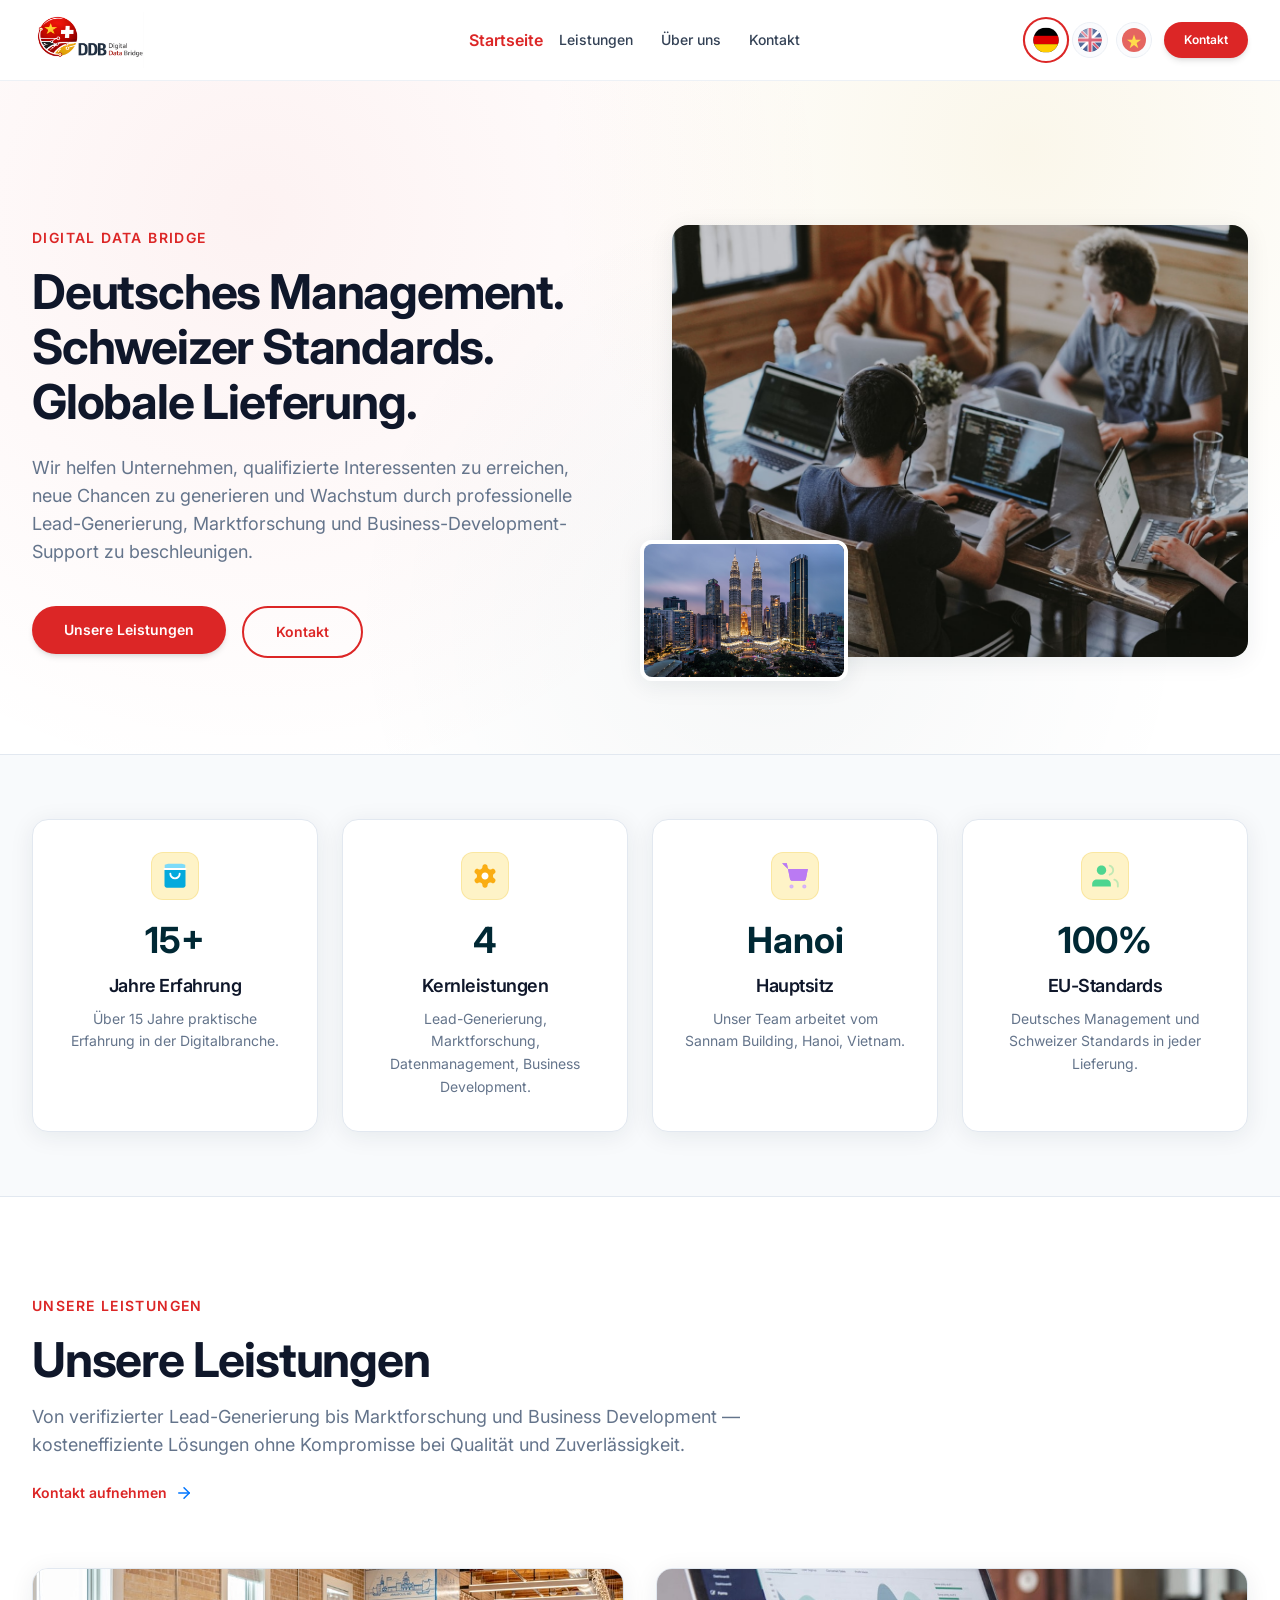
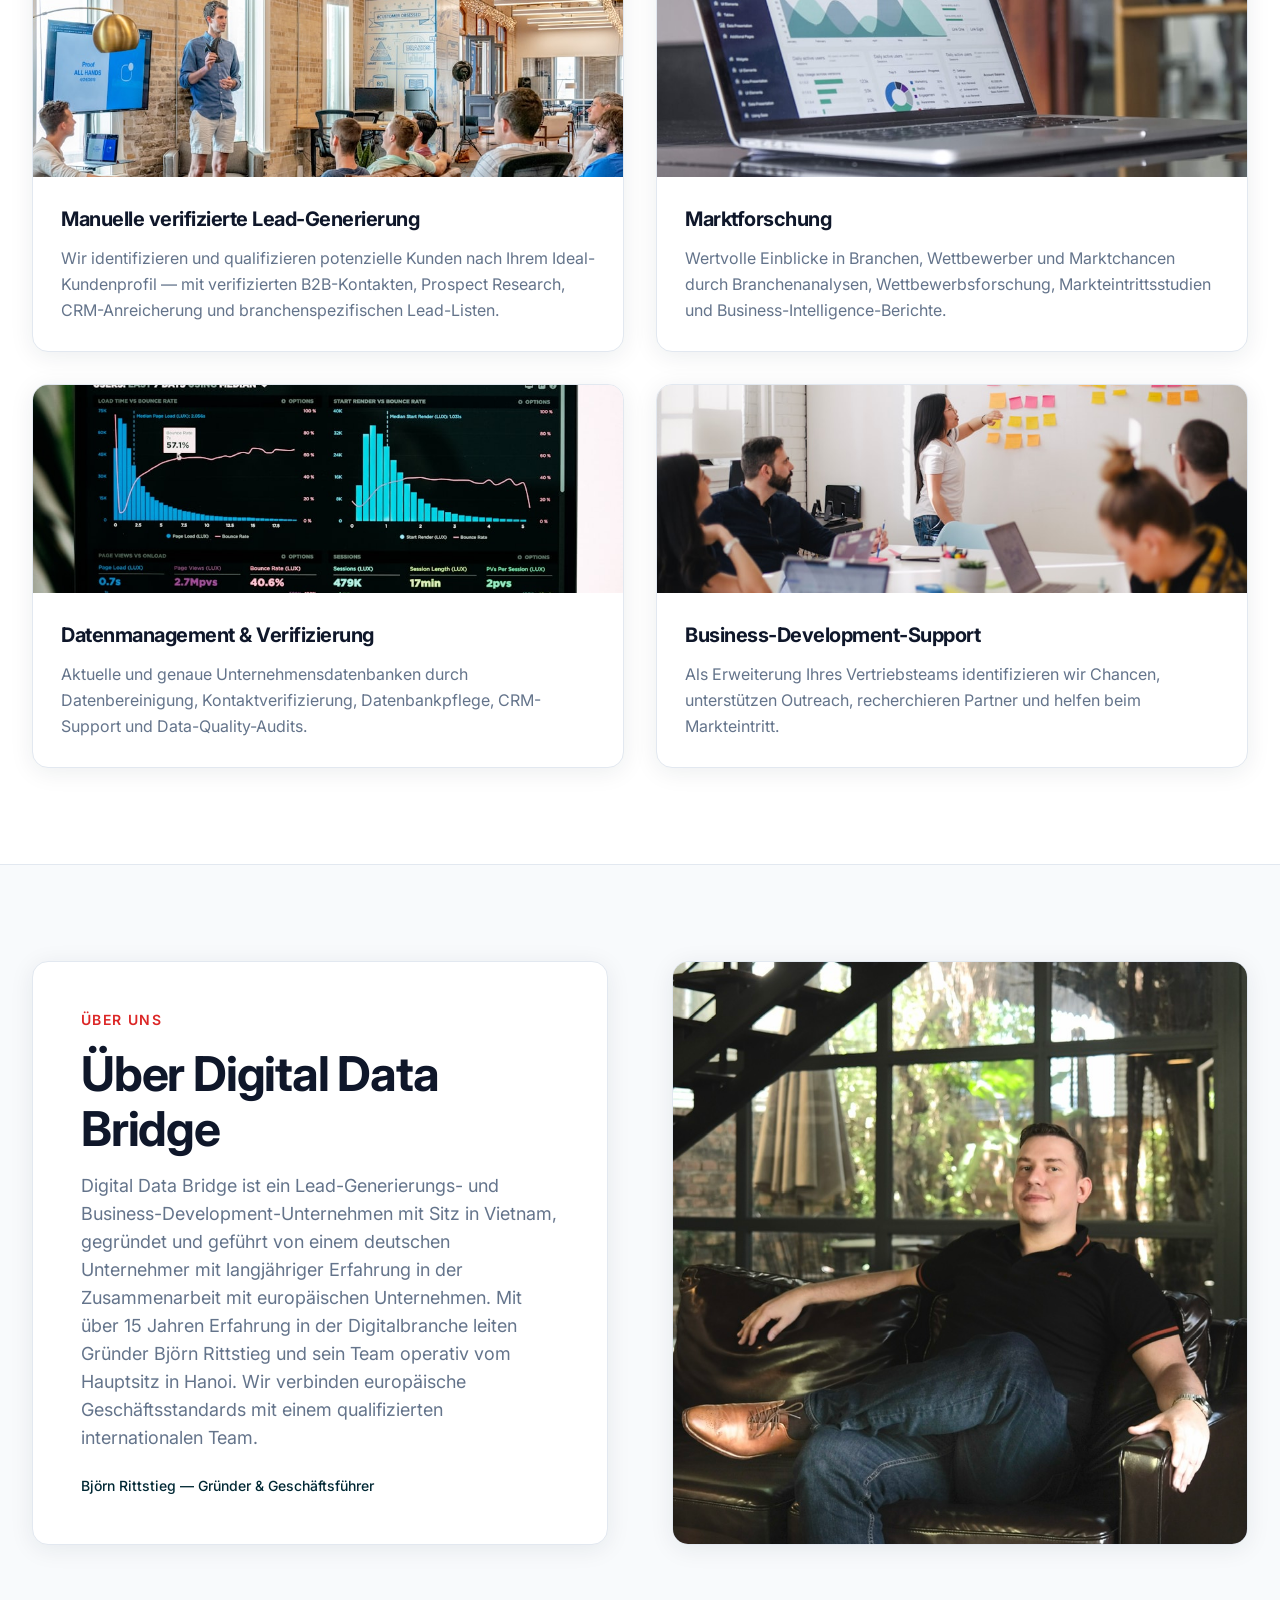
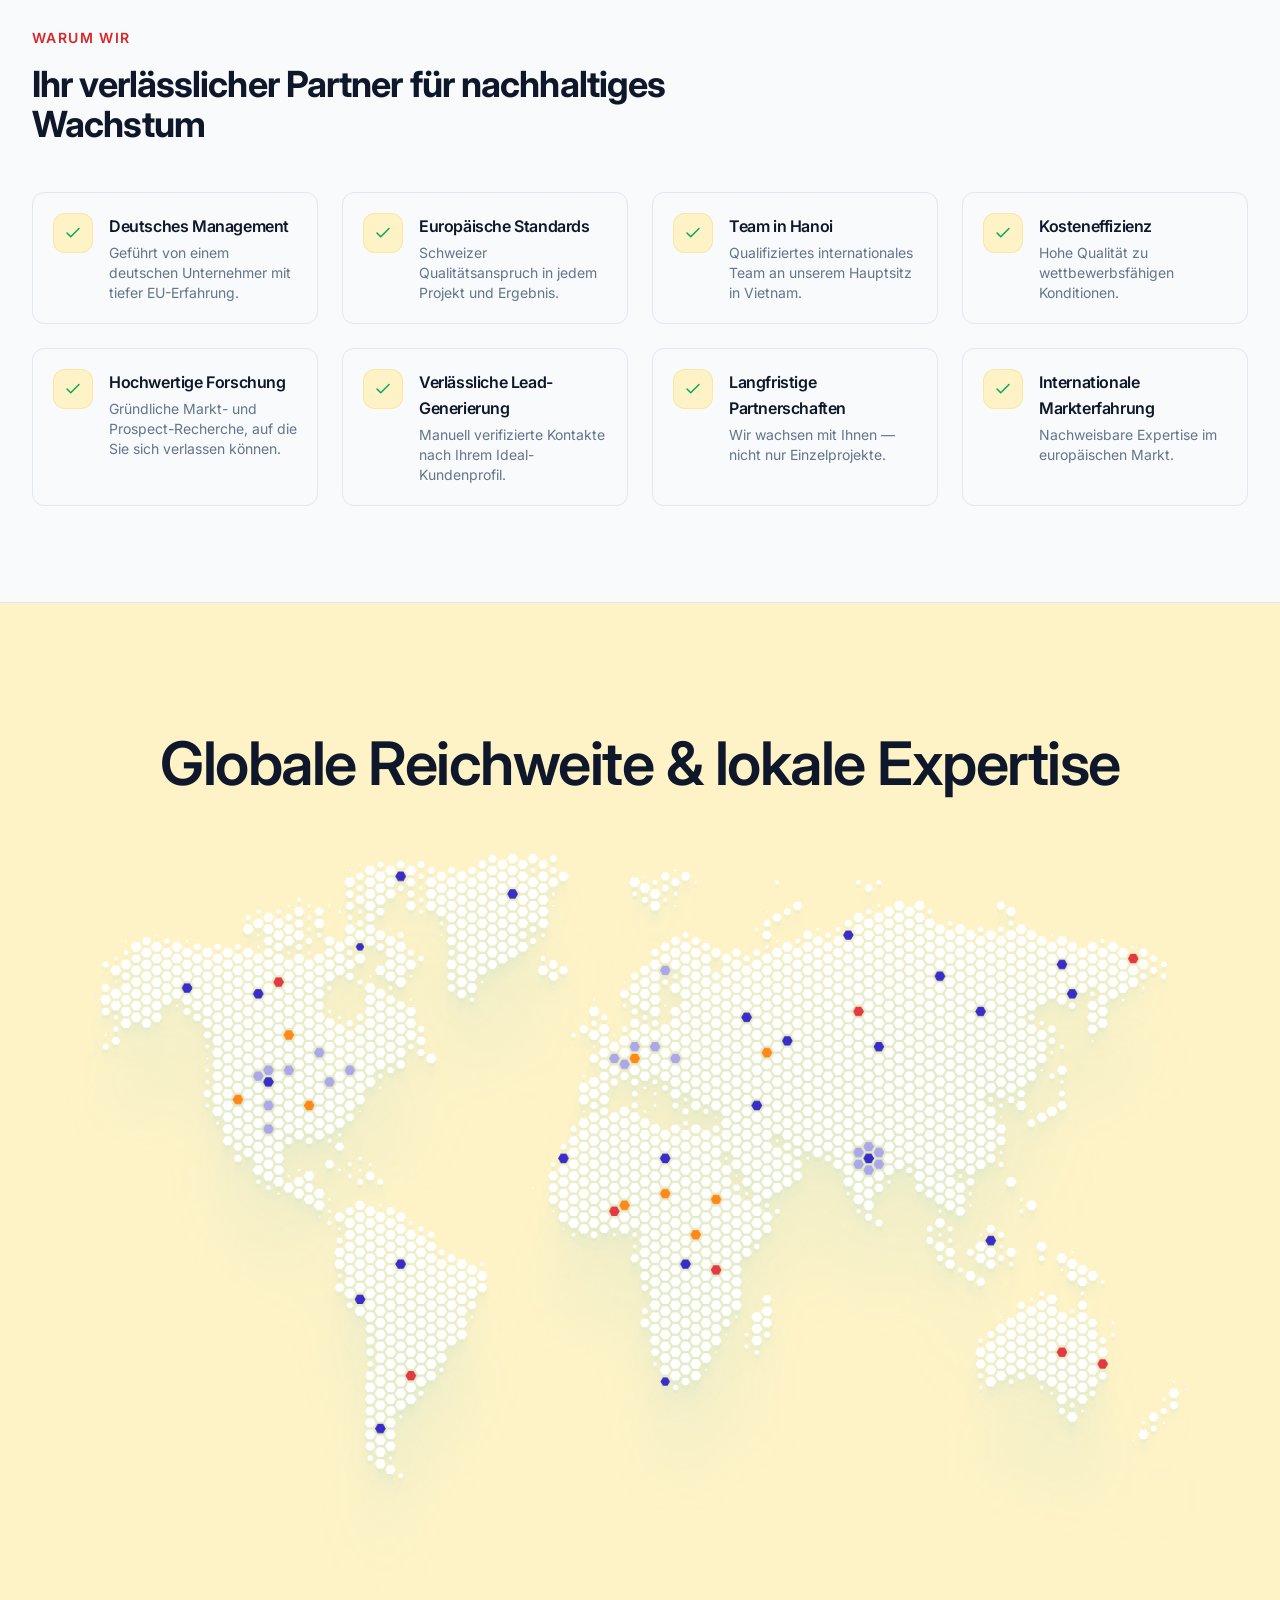
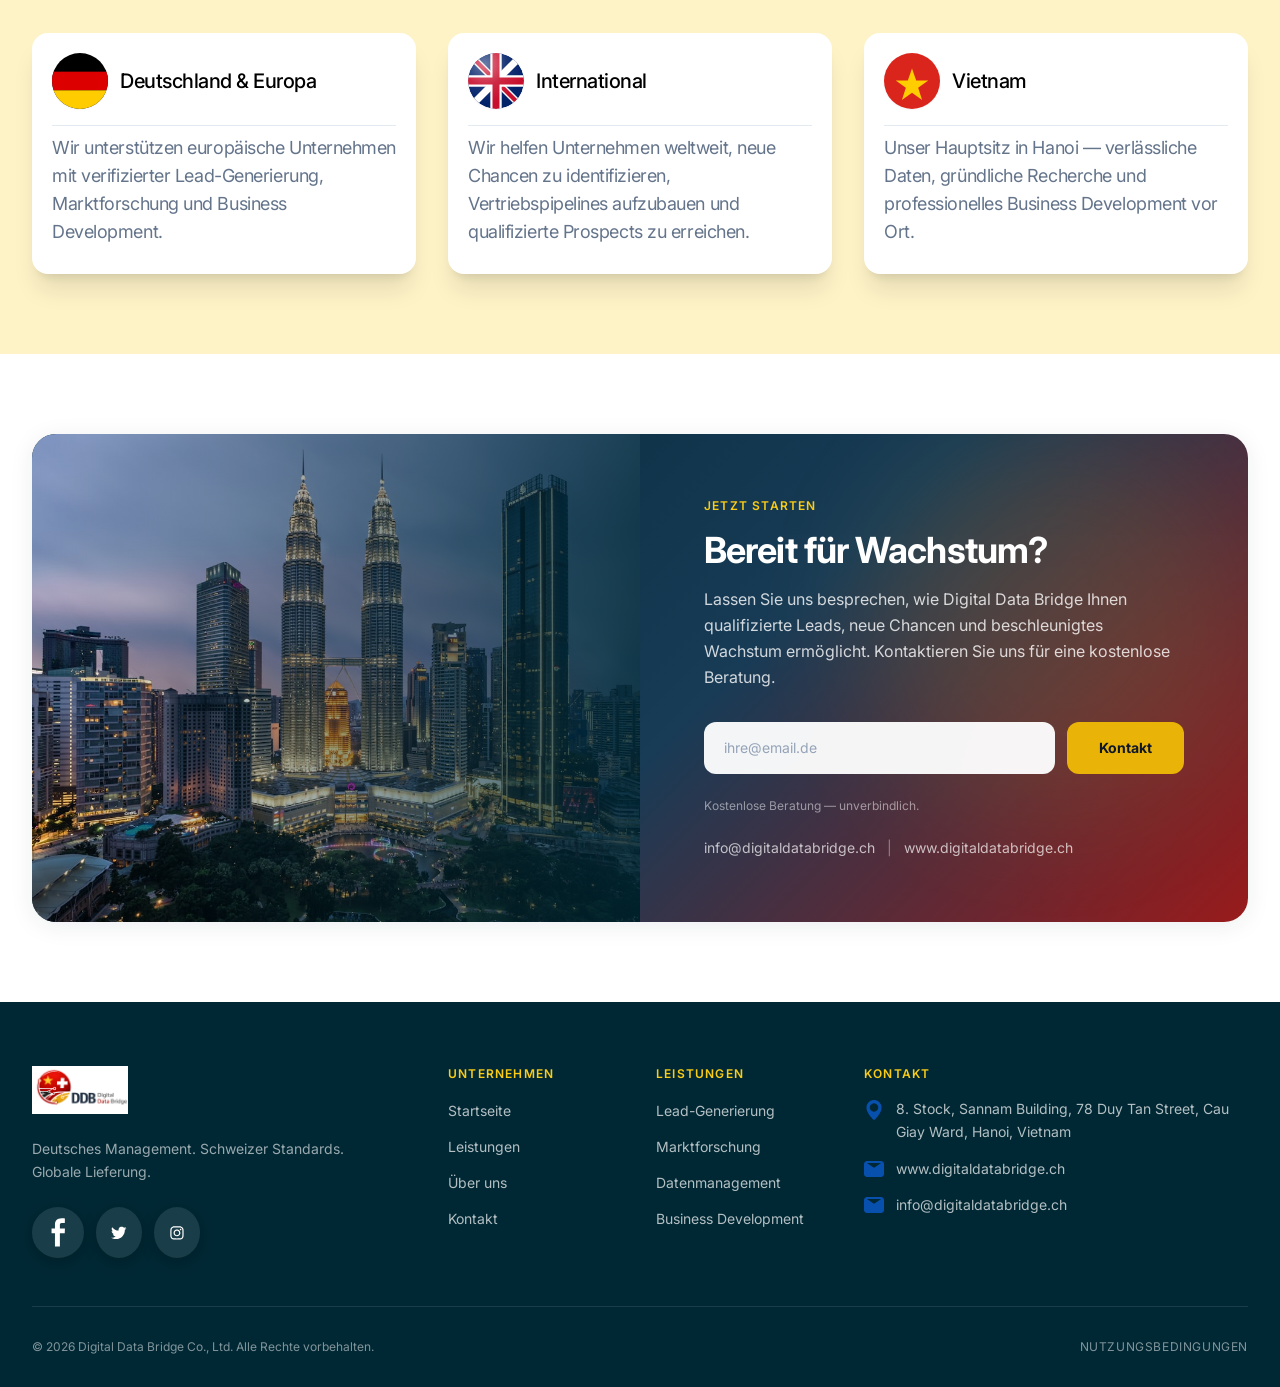
==== commit 40d312d7: "Deploy updated static site with mobile language selector Co-authored-by: Cursor <cursoragent@cursor." ====
--- a/index.html
+++ b/index.html
@@ -1 +1 @@
-<!DOCTYPE html><html lang="de"><head><meta charSet="utf-8"/><meta name="viewport" content="width=device-width, initial-scale=1"/><link rel="preload" as="image" href="/assets/logo/logo.png"/><link rel="preload" as="image" href="/assets/images/hero-team.jpg" fetchPriority="high"/><link rel="preload" as="image" href="/assets/footer/logo.png"/><link rel="stylesheet" href="/_next/static/css/38081ec181ea4592.css" data-precedence="next"/><link rel="preload" as="script" fetchPriority="low" href="/_next/static/chunks/webpack-03f7c6bc932ce1e3.js"/><script src="/_next/static/chunks/fd9d1056-20776d4f4e92fb82.js" async=""></script><script src="/_next/static/chunks/117-dfec44535dc73f30.js" async=""></script><script src="/_next/static/chunks/main-app-8fc3627f96d59af2.js" async=""></script><script src="/_next/static/chunks/648-ed4a69a796fefe7b.js" async=""></script><script src="/_next/static/chunks/498-76ede2b55f7b1609.js" async=""></script><script src="/_next/static/chunks/987-1d25bc8ca57fb3e2.js" async=""></script><script src="/_next/static/chunks/706-1078b7b315c14bac.js" async=""></script><script src="/_next/static/chunks/app/page-b2ab1b3d0dc2f549.js" async=""></script><script src="/_next/static/chunks/824-f1a602ed7e1b11d0.js" async=""></script><script src="/_next/static/chunks/app/layout-207d9eeeaee66ffc.js" async=""></script><title>Digital Data Bridge | Lead Generation &amp; Business Development</title><meta name="description" content="German Management. Swiss Standards. Global Delivery. Professional lead generation, market research, and business development support from Hanoi, Vietnam."/><meta property="og:title" content="Digital Data Bridge | Lead Generation &amp; Business Development"/><meta property="og:description" content="German Management. Swiss Standards. Global Delivery. Professional lead generation, market research, and business development support from Hanoi, Vietnam."/><meta property="og:url" content="https://www.digitaldatabridge.ch/"/><meta property="og:site_name" content="Digital Data Bridge"/><meta property="og:locale" content="de_CH"/><meta property="og:image" content="https://www.digitaldatabridge.ch/icon.png"/><meta property="og:image:width" content="512"/><meta property="og:image:height" content="512"/><meta property="og:image:alt" content="Digital Data Bridge logo"/><meta property="og:type" content="website"/><meta name="twitter:card" content="summary"/><meta name="twitter:title" content="Digital Data Bridge | Lead Generation &amp; Business Development"/><meta name="twitter:description" content="German Management. Swiss Standards. Global Delivery. Professional lead generation, market research, and business development support from Hanoi, Vietnam."/><meta name="twitter:image" content="https://www.digitaldatabridge.ch/icon.png"/><link rel="icon" href="/icon.png"/><link rel="apple-touch-icon" href="/icon.png"/><script src="/_next/static/chunks/polyfills-42372ed130431b0a.js" noModule=""></script></head><body><nav class="navbar bg-white/95 backdrop-blur-sm border-b border-slate-200/60" data-headlessui-state=""><div class="section-container"><div class="relative flex h-16 lg:h-20 items-center justify-between"><a class="flex-shrink-0" href="/"><img class="h-10 w-auto object-contain sm:h-12 lg:h-14" src="/assets/logo/logo.png" alt="Digital Data Bridge logo"/></a><div class="hidden lg:flex absolute left-1/2 top-1/2 -translate-x-1/2 -translate-y-1/2 items-center gap-1"><a class="nav-link-active" href="/">Startseite</a><a class="nav-link" href="#services">Leistungen</a><a class="nav-link" href="#about">Über uns</a><a class="nav-link" href="#contact">Kontakt</a></div><div class="flex items-center gap-3"><div class="hidden lg:block"><div class="" role="group" aria-label="Sprache wählen"><div class="flex gap-2 "><button type="button" title="Deutsch" aria-label="Deutsch" aria-pressed="true" class="relative flex items-center justify-center rounded-full transition-all duration-200 h-9 w-9 ring-2 ring-red ring-offset-2 bg-white shadow-sm scale-105"><img alt="" loading="lazy" width="24" height="24" decoding="async" data-nimg="1" class="rounded-full object-cover h-6 w-6" style="color:transparent" src="/assets/network/de.svg"/></button><button type="button" title="English" aria-label="English" aria-pressed="false" class="relative flex items-center justify-center rounded-full transition-all duration-200 h-9 w-9 opacity-70 hover:opacity-100 hover:scale-105 bg-slate-50 border border-slate-200"><img alt="" loading="lazy" width="24" height="24" decoding="async" data-nimg="1" class="rounded-full object-cover h-6 w-6" style="color:transparent" src="/assets/network/eng.svg"/></button><button type="button" title="Tiếng Việt" aria-label="Tiếng Việt" aria-pressed="false" class="relative flex items-center justify-center rounded-full transition-all duration-200 h-9 w-9 opacity-70 hover:opacity-100 hover:scale-105 bg-slate-50 border border-slate-200"><img alt="" loading="lazy" width="24" height="24" decoding="async" data-nimg="1" class="rounded-full object-cover h-6 w-6" style="color:transparent" src="/assets/network/vie.svg"/></button></div></div></div><a href="#contact" class="hidden lg:inline-flex btn-primary !py-2.5 !px-5 !text-xs">Kontakt</a><button type="button" class="lg:hidden p-2 rounded-lg text-slate-700 hover:bg-slate-100 transition" aria-label="Open menu"><svg xmlns="http://www.w3.org/2000/svg" fill="none" viewBox="0 0 24 24" stroke-width="1.5" stroke="currentColor" aria-hidden="true" data-slot="icon" class="h-6 w-6"><path stroke-linecap="round" stroke-linejoin="round" d="M3.75 6.75h16.5M3.75 12h16.5m-16.5 5.25h16.5"></path></svg></button></div><main class=" fixed overflow-hidden z-10 bg-gray-900 bg-opacity-25 inset-0 transform ease-in-out  transition-all delay-500 opacity-0 -translate-x-full  "><section class="w-340px max-w-lg left-0 absolute bg-white h-full shadow-xl delay-400 duration-500 ease-in-out transition-all transform -translate-x-full"><article class="relative w-270 max-w-lg pb-10 flex flex-col space-y-6 h-full overflow-y-auto"><header class="px-5 py-4 flex items-center justify-between border-b border-slate-200"><img class="h-10 w-auto object-contain" src="/assets/logo/logo.png" alt="Digital Data Bridge logo"/><button type="button" class="p-2 rounded-lg hover:bg-slate-100 transition" aria-label="Close menu"><svg xmlns="http://www.w3.org/2000/svg" fill="none" viewBox="0 0 24 24" stroke-width="1.5" stroke="currentColor" aria-hidden="true" data-slot="icon" class="block h-6 w-6 text-slate-700"><path stroke-linecap="round" stroke-linejoin="round" d="M6 18 18 6M6 6l12 12"></path></svg></button></header><div><div class="px-5 pb-8"><nav class="space-y-1"><a class="block px-3 py-3 rounded-lg text-base font-medium transition-colors bg-red/10 text-red" href="/">Startseite</a><a class="block px-3 py-3 rounded-lg text-base font-medium transition-colors text-slate-700 hover:bg-slate-100 hover:text-red" href="#services">Leistungen</a><a class="block px-3 py-3 rounded-lg text-base font-medium transition-colors text-slate-700 hover:bg-slate-100 hover:text-red" href="#about">Über uns</a><a class="block px-3 py-3 rounded-lg text-base font-medium transition-colors text-slate-700 hover:bg-slate-100 hover:text-red" href="#contact">Kontakt</a></nav><a href="#contact" class="mt-4 flex w-full btn-primary justify-center">Kontakt</a><div class="mt-6 rounded-xl border border-slate-200 bg-slate-50 p-4"><p class="text-xs font-semibold uppercase tracking-widest text-slate-500 text-center">Sprache wählen</p><p class="text-xs text-darkgray mt-1 text-center">Lead-Generierung &amp; Business Development für Europa und international.</p><div class="mt-3" role="group" aria-label="Sprache wählen"><div class="flex gap-2 justify-center"><button type="button" title="Deutsch" aria-label="Deutsch" aria-pressed="true" class="relative flex items-center justify-center rounded-full transition-all duration-200 h-11 w-11 ring-2 ring-red ring-offset-2 bg-white shadow-sm scale-105"><img alt="" loading="lazy" width="28" height="28" decoding="async" data-nimg="1" class="rounded-full object-cover h-6 w-6" style="color:transparent" src="/assets/network/de.svg"/></button><button type="button" title="English" aria-label="English" aria-pressed="false" class="relative flex items-center justify-center rounded-full transition-all duration-200 h-11 w-11 opacity-70 hover:opacity-100 hover:scale-105 bg-slate-50 border border-slate-200"><img alt="" loading="lazy" width="28" height="28" decoding="async" data-nimg="1" class="rounded-full object-cover h-6 w-6" style="color:transparent" src="/assets/network/eng.svg"/></button><button type="button" title="Tiếng Việt" aria-label="Tiếng Việt" aria-pressed="false" class="relative flex items-center justify-center rounded-full transition-all duration-200 h-11 w-11 opacity-70 hover:opacity-100 hover:scale-105 bg-slate-50 border border-slate-200"><img alt="" loading="lazy" width="28" height="28" decoding="async" data-nimg="1" class="rounded-full object-cover h-6 w-6" style="color:transparent" src="/assets/network/vie.svg"/></button></div></div></div></div></div></article></section><section class=" w-screen h-full cursor-pointer "></section></main></div></div></nav><main><section class="relative overflow-hidden bg-hero-gradient hero-pattern"><div class="section-container pt-28 pb-16 sm:pt-32 sm:pb-20 lg:pt-36 lg:pb-24"><div class="grid lg:grid-cols-2 gap-10 lg:gap-16 items-center"><div class="text-center lg:text-left"><span class="section-label">Digital Data Bridge</span><h1 class="text-3xl sm:text-4xl lg:text-5xl font-bold leading-tight text-slate-900">Deutsches Management. Schweizer Standards. Globale Lieferung.</h1><p class="mt-6 text-base sm:text-lg text-darkgray leading-relaxed max-w-xl mx-auto lg:mx-0">Wir helfen Unternehmen, qualifizierte Interessenten zu erreichen, neue Chancen zu generieren und Wachstum durch professionelle Lead-Generierung, Marktforschung und Business-Development-Support zu beschleunigen.</p><div class="mt-10 flex flex-col sm:flex-row items-center lg:items-start justify-center lg:justify-start gap-4"><a href="#services" class="btn-primary w-full sm:w-auto">Unsere Leistungen</a><a href="#contact" class="btn-outline w-full sm:w-auto">Kontakt</a></div></div><div class="relative"><div class="relative rounded-2xl overflow-hidden shadow-card aspect-[4/3]"><img alt="International business team collaboration" fetchPriority="high" decoding="async" data-nimg="fill" class="object-cover" style="position:absolute;height:100%;width:100%;left:0;top:0;right:0;bottom:0;color:transparent" src="/assets/images/hero-team.jpg"/></div><div class="absolute -bottom-6 -left-4 sm:-left-8 w-40 sm:w-52 rounded-xl overflow-hidden shadow-card border-4 border-white hidden sm:block"><img alt="Hanoi city skyline" loading="lazy" width="208" height="140" decoding="async" data-nimg="1" class="w-full h-auto object-cover aspect-[3/2]" style="color:transparent" src="/assets/images/hero-hanoi.jpg"/></div></div></div></div></section><section class="bg-slate-50 border-y border-slate-200"><div class="section-container py-14 sm:py-16"><div class="grid sm:grid-cols-2 lg:grid-cols-4 gap-6"><div class="stat-card"><div class="flex justify-center items-center h-12 w-12 rounded-xl bg-light-gold border border-gold-500/20 mb-5"><img alt="Jahre Erfahrung" loading="lazy" width="28" height="28" decoding="async" data-nimg="1" style="color:transparent" src="/assets/buyers/ourbuyers.svg"/></div><p class="text-3xl sm:text-4xl font-bold text-navyblue">15+</p><h3 class="text-base sm:text-lg font-semibold text-slate-900 mt-3">Jahre Erfahrung</h3><p class="text-sm text-darkgray mt-2 leading-relaxed">Über 15 Jahre praktische Erfahrung in der Digitalbranche.</p></div><div class="stat-card"><div class="flex justify-center items-center h-12 w-12 rounded-xl bg-light-gold border border-gold-500/20 mb-5"><img alt="Kernleistungen" loading="lazy" width="28" height="28" decoding="async" data-nimg="1" style="color:transparent" src="/assets/buyers/projectcompleted.svg"/></div><p class="text-3xl sm:text-4xl font-bold text-navyblue">4</p><h3 class="text-base sm:text-lg font-semibold text-slate-900 mt-3">Kernleistungen</h3><p class="text-sm text-darkgray mt-2 leading-relaxed">Lead-Generierung, Marktforschung, Datenmanagement, Business Development.</p></div><div class="stat-card"><div class="flex justify-center items-center h-12 w-12 rounded-xl bg-light-gold border border-gold-500/20 mb-5"><img alt="Hauptsitz" loading="lazy" width="28" height="28" decoding="async" data-nimg="1" style="color:transparent" src="/assets/buyers/happybuyers.svg"/></div><p class="text-3xl sm:text-4xl font-bold text-navyblue">Hanoi</p><h3 class="text-base sm:text-lg font-semibold text-slate-900 mt-3">Hauptsitz</h3><p class="text-sm text-darkgray mt-2 leading-relaxed">Unser Team arbeitet vom Sannam Building, Hanoi, Vietnam.</p></div><div class="stat-card"><div class="flex justify-center items-center h-12 w-12 rounded-xl bg-light-gold border border-gold-500/20 mb-5"><img alt="EU-Standards" loading="lazy" width="28" height="28" decoding="async" data-nimg="1" style="color:transparent" src="/assets/buyers/teammembers.svg"/></div><p class="text-3xl sm:text-4xl font-bold text-navyblue">100%</p><h3 class="text-base sm:text-lg font-semibold text-slate-900 mt-3">EU-Standards</h3><p class="text-sm text-darkgray mt-2 leading-relaxed">Deutsches Management und Schweizer Standards in jeder Lieferung.</p></div></div></div></section><section id="services" class="py-16 sm:py-24"><div class="section-container"><div class="max-w-3xl mx-auto text-center lg:text-left lg:mx-0 mb-12 lg:mb-16"><span class="section-label">Unsere Leistungen</span><h2 class="section-title">Unsere Leistungen</h2><p class="section-desc mt-4 mx-auto lg:mx-0">Von verifizierter Lead-Generierung bis Marktforschung und Business Development — kosteneffiziente Lösungen ohne Kompromisse bei Qualität und Zuverlässigkeit.</p><a class="inline-flex items-center gap-2 mt-6 text-sm font-semibold text-red space-links" href="#contact">Kontakt aufnehmen<img alt="arrow" loading="lazy" width="18" height="18" decoding="async" data-nimg="1" style="color:transparent" src="/assets/provide/arrow.svg"/></a></div><div class="grid sm:grid-cols-2 gap-6 lg:gap-8"><div class="service-card overflow-hidden p-0"><div class="relative h-48 sm:h-52 w-full"><img alt="Manuelle verifizierte Lead-Generierung" loading="lazy" decoding="async" data-nimg="fill" class="object-cover" style="position:absolute;height:100%;width:100%;left:0;top:0;right:0;bottom:0;color:transparent" src="/assets/images/service-leads.jpg"/></div><div class="p-6 sm:p-7"><h3 class="text-lg sm:text-xl font-bold text-slate-900 leading-snug">Manuelle verifizierte Lead-Generierung</h3><p class="text-sm sm:text-base text-darkgray leading-relaxed mt-3">Wir identifizieren und qualifizieren potenzielle Kunden nach Ihrem Ideal-Kundenprofil — mit verifizierten B2B-Kontakten, Prospect Research, CRM-Anreicherung und branchenspezifischen Lead-Listen.</p></div></div><div class="service-card overflow-hidden p-0"><div class="relative h-48 sm:h-52 w-full"><img alt="Marktforschung" loading="lazy" decoding="async" data-nimg="fill" class="object-cover" style="position:absolute;height:100%;width:100%;left:0;top:0;right:0;bottom:0;color:transparent" src="/assets/images/service-research.jpg"/></div><div class="p-6 sm:p-7"><h3 class="text-lg sm:text-xl font-bold text-slate-900 leading-snug">Marktforschung</h3><p class="text-sm sm:text-base text-darkgray leading-relaxed mt-3">Wertvolle Einblicke in Branchen, Wettbewerber und Marktchancen durch Branchenanalysen, Wettbewerbsforschung, Markteintrittsstudien und Business-Intelligence-Berichte.</p></div></div><div class="service-card overflow-hidden p-0"><div class="relative h-48 sm:h-52 w-full"><img alt="Datenmanagement &amp; Verifizierung" loading="lazy" decoding="async" data-nimg="fill" class="object-cover" style="position:absolute;height:100%;width:100%;left:0;top:0;right:0;bottom:0;color:transparent" src="/assets/images/service-data.jpg"/></div><div class="p-6 sm:p-7"><h3 class="text-lg sm:text-xl font-bold text-slate-900 leading-snug">Datenmanagement &amp; Verifizierung</h3><p class="text-sm sm:text-base text-darkgray leading-relaxed mt-3">Aktuelle und genaue Unternehmensdatenbanken durch Datenbereinigung, Kontaktverifizierung, Datenbankpflege, CRM-Support und Data-Quality-Audits.</p></div></div><div class="service-card overflow-hidden p-0"><div class="relative h-48 sm:h-52 w-full"><img alt="Business-Development-Support" loading="lazy" decoding="async" data-nimg="fill" class="object-cover" style="position:absolute;height:100%;width:100%;left:0;top:0;right:0;bottom:0;color:transparent" src="/assets/images/service-bizdev.jpg"/></div><div class="p-6 sm:p-7"><h3 class="text-lg sm:text-xl font-bold text-slate-900 leading-snug">Business-Development-Support</h3><p class="text-sm sm:text-base text-darkgray leading-relaxed mt-3">Als Erweiterung Ihres Vertriebsteams identifizieren wir Chancen, unterstützen Outreach, recherchieren Partner und helfen beim Markteintritt.</p></div></div></div></div></section><section id="about" class="py-16 sm:py-24 bg-slate-50 border-y border-slate-200"><div class="section-container"><div class="grid lg:grid-cols-2 gap-10 lg:gap-16 items-stretch mb-16 lg:mb-20"><div class="order-2 lg:order-1 flex flex-col justify-center rounded-2xl bg-white border border-slate-200 shadow-card p-8 sm:p-10 lg:p-12 text-center lg:text-left h-full min-h-[320px]"><span class="section-label">Über uns</span><h2 class="section-title">Über Digital Data Bridge</h2><p class="section-desc mt-4 mx-auto lg:mx-0">Digital Data Bridge ist ein Lead-Generierungs- und Business-Development-Unternehmen mit Sitz in Vietnam, gegründet und geführt von einem deutschen Unternehmer mit langjähriger Erfahrung in der Zusammenarbeit mit europäischen Unternehmen. Mit über 15 Jahren Erfahrung in der Digitalbranche leiten Gründer Björn Rittstieg und sein Team operativ vom Hauptsitz in Hanoi. Wir verbinden europäische Geschäftsstandards mit einem qualifizierten internationalen Team.</p><p class="mt-6 text-sm font-medium text-navyblue">Björn Rittstieg — Gründer &amp; Geschäftsführer</p></div><div class="order-1 lg:order-2 relative rounded-2xl overflow-hidden shadow-card border border-slate-200 min-h-[320px] h-full"><img alt="Björn Rittstieg — Gründer &amp; Geschäftsführer" loading="lazy" decoding="async" data-nimg="fill" class="object-cover object-top" style="position:absolute;height:100%;width:100%;left:0;top:0;right:0;bottom:0;color:transparent" src="/assets/images/about_us.jpg"/></div></div><div class="max-w-3xl mx-auto text-center lg:text-left lg:mx-0 mb-10 lg:mb-12"><span class="section-label">Warum wir</span><h3 class="text-2xl sm:text-3xl lg:text-4xl font-bold leading-tight text-slate-900">Ihr verlässlicher Partner für nachhaltiges Wachstum</h3></div><div class="grid sm:grid-cols-2 lg:grid-cols-4 gap-4 lg:gap-6"><div class="feature-card"><div class="flex-shrink-0 flex items-center justify-center h-10 w-10 rounded-xl bg-light-gold border border-gold-500/20"><img alt="" loading="lazy" width="18" height="18" decoding="async" data-nimg="1" style="color:transparent" src="/assets/why/check.svg"/></div><div><h4 class="text-sm sm:text-base font-semibold text-slate-900 leading-snug">Deutsches Management</h4><p class="text-xs sm:text-sm text-darkgray mt-1 leading-relaxed">Geführt von einem deutschen Unternehmer mit tiefer EU-Erfahrung.</p></div></div><div class="feature-card"><div class="flex-shrink-0 flex items-center justify-center h-10 w-10 rounded-xl bg-light-gold border border-gold-500/20"><img alt="" loading="lazy" width="18" height="18" decoding="async" data-nimg="1" style="color:transparent" src="/assets/why/check.svg"/></div><div><h4 class="text-sm sm:text-base font-semibold text-slate-900 leading-snug">Europäische Standards</h4><p class="text-xs sm:text-sm text-darkgray mt-1 leading-relaxed">Schweizer Qualitätsanspruch in jedem Projekt und Ergebnis.</p></div></div><div class="feature-card"><div class="flex-shrink-0 flex items-center justify-center h-10 w-10 rounded-xl bg-light-gold border border-gold-500/20"><img alt="" loading="lazy" width="18" height="18" decoding="async" data-nimg="1" style="color:transparent" src="/assets/why/check.svg"/></div><div><h4 class="text-sm sm:text-base font-semibold text-slate-900 leading-snug">Team in Hanoi</h4><p class="text-xs sm:text-sm text-darkgray mt-1 leading-relaxed">Qualifiziertes internationales Team an unserem Hauptsitz in Vietnam.</p></div></div><div class="feature-card"><div class="flex-shrink-0 flex items-center justify-center h-10 w-10 rounded-xl bg-light-gold border border-gold-500/20"><img alt="" loading="lazy" width="18" height="18" decoding="async" data-nimg="1" style="color:transparent" src="/assets/why/check.svg"/></div><div><h4 class="text-sm sm:text-base font-semibold text-slate-900 leading-snug">Kosteneffizienz</h4><p class="text-xs sm:text-sm text-darkgray mt-1 leading-relaxed">Hohe Qualität zu wettbewerbsfähigen Konditionen.</p></div></div><div class="feature-card"><div class="flex-shrink-0 flex items-center justify-center h-10 w-10 rounded-xl bg-light-gold border border-gold-500/20"><img alt="" loading="lazy" width="18" height="18" decoding="async" data-nimg="1" style="color:transparent" src="/assets/why/check.svg"/></div><div><h4 class="text-sm sm:text-base font-semibold text-slate-900 leading-snug">Hochwertige Forschung</h4><p class="text-xs sm:text-sm text-darkgray mt-1 leading-relaxed">Gründliche Markt- und Prospect-Recherche, auf die Sie sich verlassen können.</p></div></div><div class="feature-card"><div class="flex-shrink-0 flex items-center justify-center h-10 w-10 rounded-xl bg-light-gold border border-gold-500/20"><img alt="" loading="lazy" width="18" height="18" decoding="async" data-nimg="1" style="color:transparent" src="/assets/why/check.svg"/></div><div><h4 class="text-sm sm:text-base font-semibold text-slate-900 leading-snug">Verlässliche Lead-Generierung</h4><p class="text-xs sm:text-sm text-darkgray mt-1 leading-relaxed">Manuell verifizierte Kontakte nach Ihrem Ideal-Kundenprofil.</p></div></div><div class="feature-card"><div class="flex-shrink-0 flex items-center justify-center h-10 w-10 rounded-xl bg-light-gold border border-gold-500/20"><img alt="" loading="lazy" width="18" height="18" decoding="async" data-nimg="1" style="color:transparent" src="/assets/why/check.svg"/></div><div><h4 class="text-sm sm:text-base font-semibold text-slate-900 leading-snug">Langfristige Partnerschaften</h4><p class="text-xs sm:text-sm text-darkgray mt-1 leading-relaxed">Wir wachsen mit Ihnen — nicht nur Einzelprojekte.</p></div></div><div class="feature-card"><div class="flex-shrink-0 flex items-center justify-center h-10 w-10 rounded-xl bg-light-gold border border-gold-500/20"><img alt="" loading="lazy" width="18" height="18" decoding="async" data-nimg="1" style="color:transparent" src="/assets/why/check.svg"/></div><div><h4 class="text-sm sm:text-base font-semibold text-slate-900 leading-snug">Internationale Markterfahrung</h4><p class="text-xs sm:text-sm text-darkgray mt-1 leading-relaxed">Nachweisbare Expertise im europäischen Markt.</p></div></div></div></div></section><div class="bg-light-gold" id="markets"><div class="mx-auto max-w-2xl py-20 px-4 sm:px-6 lg:max-w-7xl lg:px-8"><h3 class="text-4xl sm:text-6xl font-semibold text-center my-10 lh-81">Globale Reichweite &amp; lokale Expertise</h3><img alt="Global network map" loading="lazy" width="1400" height="800" decoding="async" data-nimg="1" style="color:transparent" src="/assets/network/map.png"/><div class="grid grid-cols-1 sm:grid-cols-2 lg:grid-cols-3 gap-x-16 gap-y-4 lg:gap-x-8"><div class="bg-white rounded-2xl p-5 shadow-xl"><div class="flex justify-start items-center gap-3 mb-4"><div class="h-14 w-14 rounded-full overflow-hidden bg-white flex items-center justify-center shadow-sm"><img alt="Deutschland &amp; Europa flag" loading="lazy" width="56" height="56" decoding="async" data-nimg="1" class="h-full w-full object-cover" style="color:transparent" src="/assets/network/de.svg"/></div><h4 class="text-xl font-medium text-black">Deutschland &amp; Europa</h4></div><hr/><h4 class="text-lg font-normal text-darkgray my-2">Wir unterstützen europäische Unternehmen mit verifizierter Lead-Generierung, Marktforschung und Business Development.</h4></div><div class="bg-white rounded-2xl p-5 shadow-xl"><div class="flex justify-start items-center gap-3 mb-4"><div class="h-14 w-14 rounded-full overflow-hidden bg-white flex items-center justify-center shadow-sm"><img alt="International flag" loading="lazy" width="56" height="56" decoding="async" data-nimg="1" class="h-full w-full object-cover" style="color:transparent" src="/assets/network/eng.svg"/></div><h4 class="text-xl font-medium text-black">International</h4></div><hr/><h4 class="text-lg font-normal text-darkgray my-2">Wir helfen Unternehmen weltweit, neue Chancen zu identifizieren, Vertriebspipelines aufzubauen und qualifizierte Prospects zu erreichen.</h4></div><div class="bg-white rounded-2xl p-5 shadow-xl"><div class="flex justify-start items-center gap-3 mb-4"><div class="h-14 w-14 rounded-full overflow-hidden bg-white flex items-center justify-center shadow-sm"><img alt="Vietnam flag" loading="lazy" width="56" height="56" decoding="async" data-nimg="1" class="h-full w-full object-cover" style="color:transparent" src="/assets/network/vie.svg"/></div><h4 class="text-xl font-medium text-black">Vietnam</h4></div><hr/><h4 class="text-lg font-normal text-darkgray my-2">Unser Hauptsitz in Hanoi — verlässliche Daten, gründliche Recherche und professionelles Business Development vor Ort.</h4></div></div></div></div><section class="section-container py-16 sm:py-20" id="contact"><div class="relative overflow-hidden rounded-3xl bg-cta-gradient shadow-card"><div class="absolute inset-0 opacity-10"><div class="absolute top-0 right-0 w-96 h-96 rounded-full bg-gold-400 blur-3xl"></div><div class="absolute bottom-0 left-0 w-64 h-64 rounded-full bg-red blur-3xl"></div></div><div class="relative grid lg:grid-cols-2 gap-0"><div class="relative hidden lg:block min-h-[420px]"><img alt="Hanoi office location" loading="lazy" decoding="async" data-nimg="fill" class="object-cover" style="position:absolute;height:100%;width:100%;left:0;top:0;right:0;bottom:0;color:transparent" src="/assets/images/contact-hanoi.jpg"/><div class="absolute inset-0 bg-gradient-to-r from-transparent to-navyblue/80"></div></div><div class="p-8 sm:p-12 lg:p-16 flex flex-col justify-center"><span class="inline-block text-xs font-semibold uppercase tracking-widest text-gold-400 mb-4">Jetzt starten</span><h2 class="text-2xl sm:text-3xl lg:text-4xl font-bold text-white leading-tight">Bereit für Wachstum?</h2><p class="mt-4 text-sm sm:text-base text-white/80 leading-relaxed">Lassen Sie uns besprechen, wie Digital Data Bridge Ihnen qualifizierte Leads, neue Chancen und beschleunigtes Wachstum ermöglicht. Kontaktieren Sie uns für eine kostenlose Beratung.</p><div class="mt-6 lg:hidden relative rounded-xl overflow-hidden aspect-[16/9]"><img alt="Hanoi office location" loading="lazy" decoding="async" data-nimg="fill" class="object-cover" style="position:absolute;height:100%;width:100%;left:0;top:0;right:0;bottom:0;color:transparent" src="/assets/images/contact-hanoi.jpg"/></div><form class="mt-8 flex flex-col gap-3"><input type="text" tabindex="-1" autoComplete="off" aria-hidden="true" class="absolute left-[-9999px] w-px h-px opacity-0 pointer-events-none" name="website" value=""/><div class="flex flex-col sm:flex-row gap-3"><input type="email" class="cta-input flex-1" placeholder="ihre@email.de" autoComplete="email" required="" name="email" value=""/><button type="submit" class="inline-flex items-center justify-center rounded-xl bg-gold-500 px-8 py-4 text-sm font-bold text-slate-900 transition-all duration-200 hover:bg-gold-400 hover:-translate-y-0.5 whitespace-nowrap disabled:opacity-70 disabled:hover:translate-y-0">Kontakt</button></div><div class="overflow-hidden rounded-lg"><div></div></div></form><p class="mt-3 text-xs text-white/50">Kostenlose Beratung — unverbindlich.</p><div class="mt-6 flex flex-col sm:flex-row gap-3 text-sm text-white/70"><a href="mailto:info@digitaldatabridge.ch" class="hover:text-white transition-colors">info@digitaldatabridge.ch</a><span class="hidden sm:inline text-white/40">|</span><a href="https://www.digitaldatabridge.ch" target="_blank" rel="noopener noreferrer" class="hover:text-white transition-colors">www.digitaldatabridge.ch</a></div></div></div></div></section></main><footer class="bg-navyblue text-white"><div class="section-container pt-16 pb-8"><div class="grid grid-cols-1 gap-10 sm:grid-cols-2 lg:grid-cols-12 lg:gap-8"><div class="lg:col-span-4"><img src="/assets/footer/logo.png" alt="Digital Data Bridge logo" class="h-12 w-auto mb-6"/><p class="text-sm text-white/60 leading-relaxed max-w-xs">Deutsches Management. Schweizer Standards. Globale Lieferung.</p><div class="flex gap-3 mt-6"><a class="footer-fb-icons" href="#!"><img alt="facebook" loading="lazy" width="16" height="16" decoding="async" data-nimg="1" style="color:transparent" src="/assets/footer/facebook.svg"/></a><a class="footer-icons" href="#!"><img alt="twitter" loading="lazy" width="16" height="16" decoding="async" data-nimg="1" style="color:transparent" src="/assets/footer/twitter.svg"/></a><a class="footer-icons" href="#!"><img alt="instagram" loading="lazy" width="16" height="16" decoding="async" data-nimg="1" style="color:transparent" src="/assets/footer/instagram.svg"/></a></div></div><div class="lg:col-span-2"><h5 class="text-xs font-semibold uppercase tracking-widest text-gold-400 mb-4">Unternehmen</h5><ul class="space-y-3"><li><a class="text-sm text-white/70 hover:text-white transition-colors space-links" href="/">Startseite</a></li><li><a class="text-sm text-white/70 hover:text-white transition-colors space-links" href="#services">Leistungen</a></li><li><a class="text-sm text-white/70 hover:text-white transition-colors space-links" href="#about">Über uns</a></li><li><a class="text-sm text-white/70 hover:text-white transition-colors space-links" href="#contact">Kontakt</a></li></ul></div><div class="lg:col-span-2"><h5 class="text-xs font-semibold uppercase tracking-widest text-gold-400 mb-4">Leistungen</h5><ul class="space-y-3"><li><a class="text-sm text-white/70 hover:text-white transition-colors space-links" href="#services">Lead-Generierung</a></li><li><a class="text-sm text-white/70 hover:text-white transition-colors space-links" href="#services">Marktforschung</a></li><li><a class="text-sm text-white/70 hover:text-white transition-colors space-links" href="#services">Datenmanagement</a></li><li><a class="text-sm text-white/70 hover:text-white transition-colors space-links" href="#services">Business Development</a></li></ul></div><div class="lg:col-span-4"><h5 class="text-xs font-semibold uppercase tracking-widest text-gold-400 mb-4">Kontakt</h5><div class="space-y-4"><div class="flex gap-3 items-start"><img alt="address" loading="lazy" width="20" height="20" decoding="async" data-nimg="1" class="mt-0.5 flex-shrink-0 opacity-60" style="color:transparent" src="/assets/footer/mask.svg"/><p class="text-sm text-white/70 leading-relaxed">8. Stock, Sannam Building, 78 Duy Tan Street, Cau Giay Ward, Hanoi, Vietnam</p></div><div class="flex gap-3 items-center"><img alt="website" loading="lazy" width="20" height="20" decoding="async" data-nimg="1" class="flex-shrink-0 opacity-60" style="color:transparent" src="/assets/footer/email.svg"/><a href="https://www.digitaldatabridge.ch" target="_blank" rel="noopener noreferrer" class="text-sm text-white/70 hover:text-white transition-colors">www.digitaldatabridge.ch</a></div><div class="flex gap-3 items-center"><img alt="email" loading="lazy" width="20" height="20" decoding="async" data-nimg="1" class="flex-shrink-0 opacity-60" style="color:transparent" src="/assets/footer/email.svg"/><a href="mailto:info@digitaldatabridge.ch" class="text-sm text-white/70 hover:text-white transition-colors">info@digitaldatabridge.ch</a></div></div></div></div><div class="mt-12 pt-8 border-t border-white/10 flex flex-col sm:flex-row items-center justify-between gap-4"><p class="text-xs text-white/50 text-center sm:text-left">© <!-- -->2026<!-- --> <!-- -->Digital Data Bridge Co., Ltd. Alle Rechte vorbehalten.</p><a class="text-xs uppercase tracking-wider text-white/50 hover:text-white transition-colors" href="/terms-of-use/">Nutzungsbedingungen</a></div></div></footer><script src="/_next/static/chunks/webpack-03f7c6bc932ce1e3.js" async=""></script><script>(self.__next_f=self.__next_f||[]).push([0]);self.__next_f.push([2,null])</script><script>self.__next_f.push([1,"1:HL[\"/_next/static/css/38081ec181ea4592.css\",\"style\"]\n"])</script><script>self.__next_f.push([1,"2:I[2846,[],\"\"]\n4:I[8686,[\"648\",\"static/chunks/648-ed4a69a796fefe7b.js\",\"498\",\"static/chunks/498-76ede2b55f7b1609.js\",\"987\",\"static/chunks/987-1d25bc8ca57fb3e2.js\",\"706\",\"static/chunks/706-1078b7b315c14bac.js\",\"931\",\"static/chunks/app/page-b2ab1b3d0dc2f549.js\"],\"default\"]\n5:I[2987,[\"648\",\"static/chunks/648-ed4a69a796fefe7b.js\",\"498\",\"static/chunks/498-76ede2b55f7b1609.js\",\"987\",\"static/chunks/987-1d25bc8ca57fb3e2.js\",\"706\",\"static/chunks/706-1078b7b315c14bac.js\",\"931\",\"static/chunks/app/page-b2ab1b3d0dc2f549.js\"],\"default\"]\n6:I[1832,[\"648\",\"static/chunks/648-ed4a69a796fefe7b.js\",\"498\",\"static/chunks/498-76ede2b55f7b1609.js\",\"987\",\"static/chunks/987-1d25bc8ca57fb3e2.js\",\"706\",\"static/chunks/706-1078b7b315c14bac.js\",\"931\",\"static/chunks/app/page-b2ab1b3d0dc2f549.js\"],\"default\"]\n7:I[627,[\"648\",\"static/chunks/648-ed4a69a796fefe7b.js\",\"498\",\"static/chunks/498-76ede2b55f7b1609.js\",\"987\",\"static/chunks/987-1d25bc8ca57fb3e2.js\",\"706\",\"static/chunks/706-1078b7b315c14bac.js\",\"931\",\"static/chunks/app/page-b2ab1b3d0dc2f549.js\"],\"default\"]\n8:I[9499,[\"648\",\"static/chunks/648-ed4a69a796fefe7b.js\",\"498\",\"static/chunks/498-76ede2b55f7b1609.js\",\"987\",\"static/chunks/987-1d25bc8ca57fb3e2.js\",\"706\",\"static/chunks/706-1078b7b315c14bac.js\",\"931\",\"static/chunks/app/page-b2ab1b3d0dc2f549.js\"],\"default\"]\n9:I[2923,[\"648\",\"static/chunks/648-ed4a69a796fefe7b.js\",\"498\",\"static/chunks/498-76ede2b55f7b1609.js\",\"987\",\"static/chunks/987-1d25bc8ca57fb3e2.js\",\"706\",\"static/chunks/706-1078b7b315c14bac.js\",\"931\",\"static/chunks/app/page-b2ab1b3d0dc2f549.js\"],\"default\"]\na:I[4706,[\"648\",\"static/chunks/648-ed4a69a796fefe7b.js\",\"498\",\"static/chunks/498-76ede2b55f7b1609.js\",\"824\",\"static/chunks/824-f1a602ed7e1b11d0.js\",\"706\",\"static/chunks/706-1078b7b315c14bac.js\",\"185\",\"static/chunks/app/layout-207d9eeeaee66ffc.js\"],\"LanguageProvider\"]\nb:I[8882,[\"648\",\"static/chunks/648-ed4a69a796fefe7b.js\",\"498\",\"static/chunks/498-76ede2b55f7b1609.js\",\"824\",\"static/chunks/824-f1a602ed7e1b11d0.js\",\"706\",\"static/chunks/706-1078b7b315c14bac.js\",\"185\",\"static/chunks/app/layo"])</script><script>self.__next_f.push([1,"ut-207d9eeeaee66ffc.js\"],\"default\"]\nc:I[4707,[],\"\"]\nd:I[6423,[],\"\"]\ne:I[9547,[\"648\",\"static/chunks/648-ed4a69a796fefe7b.js\",\"498\",\"static/chunks/498-76ede2b55f7b1609.js\",\"824\",\"static/chunks/824-f1a602ed7e1b11d0.js\",\"706\",\"static/chunks/706-1078b7b315c14bac.js\",\"185\",\"static/chunks/app/layout-207d9eeeaee66ffc.js\"],\"default\"]\n10:I[1060,[],\"\"]\n11:[]\n"])</script><script>self.__next_f.push([1,"0:[\"$\",\"$L2\",null,{\"buildId\":\"cxhGdVurGX_dINvA5L_OK\",\"assetPrefix\":\"\",\"urlParts\":[\"\",\"\"],\"initialTree\":[\"\",{\"children\":[\"__PAGE__\",{}]},\"$undefined\",\"$undefined\",true],\"initialSeedData\":[\"\",{\"children\":[\"__PAGE__\",{},[[\"$L3\",[\"$\",\"main\",null,{\"children\":[[\"$\",\"$L4\",null,{}],[\"$\",\"$L5\",null,{}],[\"$\",\"$L6\",null,{}],[\"$\",\"$L7\",null,{}],[\"$\",\"$L8\",null,{}],[\"$\",\"$L9\",null,{}]]}],null],null],null]},[[[[\"$\",\"link\",\"0\",{\"rel\":\"stylesheet\",\"href\":\"/_next/static/css/38081ec181ea4592.css\",\"precedence\":\"next\",\"crossOrigin\":\"$undefined\"}]],[\"$\",\"html\",null,{\"lang\":\"de\",\"children\":[\"$\",\"body\",null,{\"children\":[\"$\",\"$La\",null,{\"children\":[[\"$\",\"$Lb\",null,{}],[\"$\",\"$Lc\",null,{\"parallelRouterKey\":\"children\",\"segmentPath\":[\"children\"],\"error\":\"$undefined\",\"errorStyles\":\"$undefined\",\"errorScripts\":\"$undefined\",\"template\":[\"$\",\"$Ld\",null,{}],\"templateStyles\":\"$undefined\",\"templateScripts\":\"$undefined\",\"notFound\":[[\"$\",\"title\",null,{\"children\":\"404: This page could not be found.\"}],[\"$\",\"div\",null,{\"style\":{\"fontFamily\":\"system-ui,\\\"Segoe UI\\\",Roboto,Helvetica,Arial,sans-serif,\\\"Apple Color Emoji\\\",\\\"Segoe UI Emoji\\\"\",\"height\":\"100vh\",\"textAlign\":\"center\",\"display\":\"flex\",\"flexDirection\":\"column\",\"alignItems\":\"center\",\"justifyContent\":\"center\"},\"children\":[\"$\",\"div\",null,{\"children\":[[\"$\",\"style\",null,{\"dangerouslySetInnerHTML\":{\"__html\":\"body{color:#000;background:#fff;margin:0}.next-error-h1{border-right:1px solid rgba(0,0,0,.3)}@media (prefers-color-scheme:dark){body{color:#fff;background:#000}.next-error-h1{border-right:1px solid rgba(255,255,255,.3)}}\"}}],[\"$\",\"h1\",null,{\"className\":\"next-error-h1\",\"style\":{\"display\":\"inline-block\",\"margin\":\"0 20px 0 0\",\"padding\":\"0 23px 0 0\",\"fontSize\":24,\"fontWeight\":500,\"verticalAlign\":\"top\",\"lineHeight\":\"49px\"},\"children\":\"404\"}],[\"$\",\"div\",null,{\"style\":{\"display\":\"inline-block\"},\"children\":[\"$\",\"h2\",null,{\"style\":{\"fontSize\":14,\"fontWeight\":400,\"lineHeight\":\"49px\",\"margin\":0},\"children\":\"This page could not be found.\"}]}]]}]}]],\"notFoundStyles\":[]}],[\"$\",\"$Le\",null,{}]]}]}]}]],null],null],\"couldBeIntercepted\":false,\"initialHead\":[null,\"$Lf\"],\"globalErrorComponent\":\"$10\",\"missingSlots\":\"$W11\"}]\n"])</script><script>self.__next_f.push([1,"f:[[\"$\",\"meta\",\"0\",{\"name\":\"viewport\",\"content\":\"width=device-width, initial-scale=1\"}],[\"$\",\"meta\",\"1\",{\"charSet\":\"utf-8\"}],[\"$\",\"title\",\"2\",{\"children\":\"Digital Data Bridge | Lead Generation \u0026 Business Development\"}],[\"$\",\"meta\",\"3\",{\"name\":\"description\",\"content\":\"German Management. Swiss Standards. Global Delivery. Professional lead generation, market research, and business development support from Hanoi, Vietnam.\"}],[\"$\",\"meta\",\"4\",{\"property\":\"og:title\",\"content\":\"Digital Data Bridge | Lead Generation \u0026 Business Development\"}],[\"$\",\"meta\",\"5\",{\"property\":\"og:description\",\"content\":\"German Management. Swiss Standards. Global Delivery. Professional lead generation, market research, and business development support from Hanoi, Vietnam.\"}],[\"$\",\"meta\",\"6\",{\"property\":\"og:url\",\"content\":\"https://www.digitaldatabridge.ch/\"}],[\"$\",\"meta\",\"7\",{\"property\":\"og:site_name\",\"content\":\"Digital Data Bridge\"}],[\"$\",\"meta\",\"8\",{\"property\":\"og:locale\",\"content\":\"de_CH\"}],[\"$\",\"meta\",\"9\",{\"property\":\"og:image\",\"content\":\"https://www.digitaldatabridge.ch/icon.png\"}],[\"$\",\"meta\",\"10\",{\"property\":\"og:image:width\",\"content\":\"512\"}],[\"$\",\"meta\",\"11\",{\"property\":\"og:image:height\",\"content\":\"512\"}],[\"$\",\"meta\",\"12\",{\"property\":\"og:image:alt\",\"content\":\"Digital Data Bridge logo\"}],[\"$\",\"meta\",\"13\",{\"property\":\"og:type\",\"content\":\"website\"}],[\"$\",\"meta\",\"14\",{\"name\":\"twitter:card\",\"content\":\"summary\"}],[\"$\",\"meta\",\"15\",{\"name\":\"twitter:title\",\"content\":\"Digital Data Bridge | Lead Generation \u0026 Business Development\"}],[\"$\",\"meta\",\"16\",{\"name\":\"twitter:description\",\"content\":\"German Management. Swiss Standards. Global Delivery. Professional lead generation, market research, and business development support from Hanoi, Vietnam.\"}],[\"$\",\"meta\",\"17\",{\"name\":\"twitter:image\",\"content\":\"https://www.digitaldatabridge.ch/icon.png\"}],[\"$\",\"link\",\"18\",{\"rel\":\"icon\",\"href\":\"/icon.png\"}],[\"$\",\"link\",\"19\",{\"rel\":\"apple-touch-icon\",\"href\":\"/icon.png\"}]]\n3:null\n"])</script></body></html>+<!DOCTYPE html><html lang="de"><head><meta charSet="utf-8"/><meta name="viewport" content="width=device-width, initial-scale=1"/><link rel="preload" as="image" href="/assets/logo/logo.png"/><link rel="preload" as="image" href="/assets/images/hero-team.jpg" fetchPriority="high"/><link rel="preload" as="image" href="/assets/footer/logo.png"/><link rel="stylesheet" href="/_next/static/css/436de02f6266bf1e.css" data-precedence="next"/><link rel="preload" as="script" fetchPriority="low" href="/_next/static/chunks/webpack-03f7c6bc932ce1e3.js"/><script src="/_next/static/chunks/fd9d1056-20776d4f4e92fb82.js" async=""></script><script src="/_next/static/chunks/117-dfec44535dc73f30.js" async=""></script><script src="/_next/static/chunks/main-app-8fc3627f96d59af2.js" async=""></script><script src="/_next/static/chunks/648-ed4a69a796fefe7b.js" async=""></script><script src="/_next/static/chunks/498-76ede2b55f7b1609.js" async=""></script><script src="/_next/static/chunks/987-1d25bc8ca57fb3e2.js" async=""></script><script src="/_next/static/chunks/706-1078b7b315c14bac.js" async=""></script><script src="/_next/static/chunks/app/page-ecf81830a68d36e9.js" async=""></script><script src="/_next/static/chunks/824-f1a602ed7e1b11d0.js" async=""></script><script src="/_next/static/chunks/app/layout-f4e9f564655c9286.js" async=""></script><title>Digital Data Bridge | Lead Generation &amp; Business Development</title><meta name="description" content="German Management. Swiss Standards. Global Delivery. Professional lead generation, market research, and business development support from Hanoi, Vietnam."/><meta property="og:title" content="Digital Data Bridge | Lead Generation &amp; Business Development"/><meta property="og:description" content="German Management. Swiss Standards. Global Delivery. Professional lead generation, market research, and business development support from Hanoi, Vietnam."/><meta property="og:url" content="https://www.digitaldatabridge.ch/"/><meta property="og:site_name" content="Digital Data Bridge"/><meta property="og:locale" content="de_CH"/><meta property="og:image" content="https://www.digitaldatabridge.ch/icon.png"/><meta property="og:image:width" content="512"/><meta property="og:image:height" content="512"/><meta property="og:image:alt" content="Digital Data Bridge logo"/><meta property="og:type" content="website"/><meta name="twitter:card" content="summary"/><meta name="twitter:title" content="Digital Data Bridge | Lead Generation &amp; Business Development"/><meta name="twitter:description" content="German Management. Swiss Standards. Global Delivery. Professional lead generation, market research, and business development support from Hanoi, Vietnam."/><meta name="twitter:image" content="https://www.digitaldatabridge.ch/icon.png"/><link rel="icon" href="/icon.png"/><link rel="apple-touch-icon" href="/icon.png"/><script src="/_next/static/chunks/polyfills-42372ed130431b0a.js" noModule=""></script></head><body><nav class="navbar bg-white/95 backdrop-blur-sm border-b border-slate-200/60" data-headlessui-state=""><div class="section-container"><div class="relative flex h-16 lg:h-20 items-center justify-between"><a class="flex-shrink-0" href="/"><img class="h-10 w-auto object-contain sm:h-12 lg:h-14" src="/assets/logo/logo.png" alt="Digital Data Bridge logo"/></a><div class="hidden lg:flex absolute left-1/2 top-1/2 -translate-x-1/2 -translate-y-1/2 items-center gap-1"><a class="nav-link-active" href="/">Startseite</a><a class="nav-link" href="#services">Leistungen</a><a class="nav-link" href="#about">Über uns</a><a class="nav-link" href="#contact">Kontakt</a></div><div class="flex items-center gap-2 sm:gap-3"><div class="" role="group" aria-label="Sprache wählen"><div class="flex gap-1.5 sm:gap-2 "><button type="button" title="Deutsch" aria-label="Deutsch" aria-pressed="true" class="relative flex items-center justify-center rounded-full transition-all duration-200 h-8 w-8 sm:h-9 sm:w-9 ring-2 ring-red ring-offset-2 bg-white shadow-sm scale-105"><img alt="" loading="lazy" width="24" height="24" decoding="async" data-nimg="1" class="rounded-full object-cover h-6 w-6" style="color:transparent" src="/assets/network/de.svg"/></button><button type="button" title="English" aria-label="English" aria-pressed="false" class="relative flex items-center justify-center rounded-full transition-all duration-200 h-8 w-8 sm:h-9 sm:w-9 opacity-70 hover:opacity-100 hover:scale-105 bg-slate-50 border border-slate-200"><img alt="" loading="lazy" width="24" height="24" decoding="async" data-nimg="1" class="rounded-full object-cover h-6 w-6" style="color:transparent" src="/assets/network/eng.svg"/></button><button type="button" title="Tiếng Việt" aria-label="Tiếng Việt" aria-pressed="false" class="relative flex items-center justify-center rounded-full transition-all duration-200 h-8 w-8 sm:h-9 sm:w-9 opacity-70 hover:opacity-100 hover:scale-105 bg-slate-50 border border-slate-200"><img alt="" loading="lazy" width="24" height="24" decoding="async" data-nimg="1" class="rounded-full object-cover h-6 w-6" style="color:transparent" src="/assets/network/vie.svg"/></button></div></div><a href="#contact" class="hidden lg:inline-flex btn-primary !py-2.5 !px-5 !text-xs">Kontakt</a><button type="button" class="lg:hidden p-2 rounded-lg text-slate-700 hover:bg-slate-100 transition" aria-label="Open menu"><svg xmlns="http://www.w3.org/2000/svg" fill="none" viewBox="0 0 24 24" stroke-width="1.5" stroke="currentColor" aria-hidden="true" data-slot="icon" class="h-6 w-6"><path stroke-linecap="round" stroke-linejoin="round" d="M3.75 6.75h16.5M3.75 12h16.5m-16.5 5.25h16.5"></path></svg></button></div><main class=" fixed overflow-hidden z-10 bg-gray-900 bg-opacity-25 inset-0 transform ease-in-out  transition-all delay-500 opacity-0 -translate-x-full  "><section class="w-340px max-w-lg left-0 absolute bg-white h-full shadow-xl delay-400 duration-500 ease-in-out transition-all transform -translate-x-full"><article class="relative w-270 max-w-lg pb-10 flex flex-col space-y-6 h-full overflow-y-auto"><header class="px-5 py-4 flex items-center justify-between border-b border-slate-200"><img class="h-10 w-auto object-contain" src="/assets/logo/logo.png" alt="Digital Data Bridge logo"/><button type="button" class="p-2 rounded-lg hover:bg-slate-100 transition" aria-label="Close menu"><svg xmlns="http://www.w3.org/2000/svg" fill="none" viewBox="0 0 24 24" stroke-width="1.5" stroke="currentColor" aria-hidden="true" data-slot="icon" class="block h-6 w-6 text-slate-700"><path stroke-linecap="round" stroke-linejoin="round" d="M6 18 18 6M6 6l12 12"></path></svg></button></header><div><div class="px-5 pb-8"><nav class="space-y-1"><a class="block px-3 py-3 rounded-lg text-base font-medium transition-colors bg-red/10 text-red" href="/">Startseite</a><a class="block px-3 py-3 rounded-lg text-base font-medium transition-colors text-slate-700 hover:bg-slate-100 hover:text-red" href="#services">Leistungen</a><a class="block px-3 py-3 rounded-lg text-base font-medium transition-colors text-slate-700 hover:bg-slate-100 hover:text-red" href="#about">Über uns</a><a class="block px-3 py-3 rounded-lg text-base font-medium transition-colors text-slate-700 hover:bg-slate-100 hover:text-red" href="#contact">Kontakt</a></nav><a href="#contact" class="mt-4 flex w-full btn-primary justify-center">Kontakt</a></div></div></article></section><section class=" w-screen h-full cursor-pointer "></section></main></div></div></nav><main><section class="relative overflow-hidden bg-hero-gradient hero-pattern"><div class="section-container pt-28 pb-16 sm:pt-32 sm:pb-20 lg:pt-36 lg:pb-24"><div class="grid lg:grid-cols-2 gap-10 lg:gap-16 items-center"><div class="text-center lg:text-left"><span class="section-label">Digital Data Bridge</span><h1 class="text-3xl sm:text-4xl lg:text-5xl font-bold leading-tight text-slate-900">Deutsches Management. Schweizer Standards. Globale Lieferung.</h1><p class="mt-6 text-base sm:text-lg text-darkgray leading-relaxed max-w-xl mx-auto lg:mx-0">Wir helfen Unternehmen, qualifizierte Interessenten zu erreichen, neue Chancen zu generieren und Wachstum durch professionelle Lead-Generierung, Marktforschung und Business-Development-Support zu beschleunigen.</p><div class="mt-10 flex flex-col sm:flex-row items-center lg:items-start justify-center lg:justify-start gap-4"><a href="#services" class="btn-primary w-full sm:w-auto">Unsere Leistungen</a><a href="#contact" class="btn-outline w-full sm:w-auto">Kontakt</a></div></div><div class="relative"><div class="relative rounded-2xl overflow-hidden shadow-card aspect-[4/3]"><img alt="International business team collaboration" fetchPriority="high" decoding="async" data-nimg="fill" class="object-cover" style="position:absolute;height:100%;width:100%;left:0;top:0;right:0;bottom:0;color:transparent" src="/assets/images/hero-team.jpg"/></div><div class="absolute -bottom-6 -left-4 sm:-left-8 w-40 sm:w-52 rounded-xl overflow-hidden shadow-card border-4 border-white hidden sm:block"><img alt="Hanoi city skyline" loading="lazy" width="208" height="140" decoding="async" data-nimg="1" class="w-full h-auto object-cover aspect-[3/2]" style="color:transparent" src="/assets/images/hero-hanoi.jpg"/></div></div></div></div></section><section class="bg-slate-50 border-y border-slate-200"><div class="section-container py-14 sm:py-16"><div class="grid sm:grid-cols-2 lg:grid-cols-4 gap-6"><div class="stat-card"><div class="flex justify-center items-center h-12 w-12 rounded-xl bg-light-gold border border-gold-500/20 mb-5"><img alt="Jahre Erfahrung" loading="lazy" width="28" height="28" decoding="async" data-nimg="1" style="color:transparent" src="/assets/buyers/ourbuyers.svg"/></div><p class="text-3xl sm:text-4xl font-bold text-navyblue">15+</p><h3 class="text-base sm:text-lg font-semibold text-slate-900 mt-3">Jahre Erfahrung</h3><p class="text-sm text-darkgray mt-2 leading-relaxed">Über 15 Jahre praktische Erfahrung in der Digitalbranche.</p></div><div class="stat-card"><div class="flex justify-center items-center h-12 w-12 rounded-xl bg-light-gold border border-gold-500/20 mb-5"><img alt="Kernleistungen" loading="lazy" width="28" height="28" decoding="async" data-nimg="1" style="color:transparent" src="/assets/buyers/projectcompleted.svg"/></div><p class="text-3xl sm:text-4xl font-bold text-navyblue">4</p><h3 class="text-base sm:text-lg font-semibold text-slate-900 mt-3">Kernleistungen</h3><p class="text-sm text-darkgray mt-2 leading-relaxed">Lead-Generierung, Marktforschung, Datenmanagement, Business Development.</p></div><div class="stat-card"><div class="flex justify-center items-center h-12 w-12 rounded-xl bg-light-gold border border-gold-500/20 mb-5"><img alt="Hauptsitz" loading="lazy" width="28" height="28" decoding="async" data-nimg="1" style="color:transparent" src="/assets/buyers/happybuyers.svg"/></div><p class="text-3xl sm:text-4xl font-bold text-navyblue">Hanoi</p><h3 class="text-base sm:text-lg font-semibold text-slate-900 mt-3">Hauptsitz</h3><p class="text-sm text-darkgray mt-2 leading-relaxed">Unser Team arbeitet vom Sannam Building, Hanoi, Vietnam.</p></div><div class="stat-card"><div class="flex justify-center items-center h-12 w-12 rounded-xl bg-light-gold border border-gold-500/20 mb-5"><img alt="EU-Standards" loading="lazy" width="28" height="28" decoding="async" data-nimg="1" style="color:transparent" src="/assets/buyers/teammembers.svg"/></div><p class="text-3xl sm:text-4xl font-bold text-navyblue">100%</p><h3 class="text-base sm:text-lg font-semibold text-slate-900 mt-3">EU-Standards</h3><p class="text-sm text-darkgray mt-2 leading-relaxed">Deutsches Management und Schweizer Standards in jeder Lieferung.</p></div></div></div></section><section id="services" class="py-16 sm:py-24"><div class="section-container"><div class="max-w-3xl mx-auto text-center lg:text-left lg:mx-0 mb-12 lg:mb-16"><span class="section-label">Unsere Leistungen</span><h2 class="section-title">Unsere Leistungen</h2><p class="section-desc mt-4 mx-auto lg:mx-0">Von verifizierter Lead-Generierung bis Marktforschung und Business Development — kosteneffiziente Lösungen ohne Kompromisse bei Qualität und Zuverlässigkeit.</p><a class="inline-flex items-center gap-2 mt-6 text-sm font-semibold text-red space-links" href="#contact">Kontakt aufnehmen<img alt="arrow" loading="lazy" width="18" height="18" decoding="async" data-nimg="1" style="color:transparent" src="/assets/provide/arrow.svg"/></a></div><div class="grid sm:grid-cols-2 gap-6 lg:gap-8"><div class="service-card overflow-hidden p-0"><div class="relative h-48 sm:h-52 w-full"><img alt="Manuelle verifizierte Lead-Generierung" loading="lazy" decoding="async" data-nimg="fill" class="object-cover" style="position:absolute;height:100%;width:100%;left:0;top:0;right:0;bottom:0;color:transparent" src="/assets/images/service-leads.jpg"/></div><div class="p-6 sm:p-7"><h3 class="text-lg sm:text-xl font-bold text-slate-900 leading-snug">Manuelle verifizierte Lead-Generierung</h3><p class="text-sm sm:text-base text-darkgray leading-relaxed mt-3">Wir identifizieren und qualifizieren potenzielle Kunden nach Ihrem Ideal-Kundenprofil — mit verifizierten B2B-Kontakten, Prospect Research, CRM-Anreicherung und branchenspezifischen Lead-Listen.</p></div></div><div class="service-card overflow-hidden p-0"><div class="relative h-48 sm:h-52 w-full"><img alt="Marktforschung" loading="lazy" decoding="async" data-nimg="fill" class="object-cover" style="position:absolute;height:100%;width:100%;left:0;top:0;right:0;bottom:0;color:transparent" src="/assets/images/service-research.jpg"/></div><div class="p-6 sm:p-7"><h3 class="text-lg sm:text-xl font-bold text-slate-900 leading-snug">Marktforschung</h3><p class="text-sm sm:text-base text-darkgray leading-relaxed mt-3">Wertvolle Einblicke in Branchen, Wettbewerber und Marktchancen durch Branchenanalysen, Wettbewerbsforschung, Markteintrittsstudien und Business-Intelligence-Berichte.</p></div></div><div class="service-card overflow-hidden p-0"><div class="relative h-48 sm:h-52 w-full"><img alt="Datenmanagement &amp; Verifizierung" loading="lazy" decoding="async" data-nimg="fill" class="object-cover" style="position:absolute;height:100%;width:100%;left:0;top:0;right:0;bottom:0;color:transparent" src="/assets/images/service-data.jpg"/></div><div class="p-6 sm:p-7"><h3 class="text-lg sm:text-xl font-bold text-slate-900 leading-snug">Datenmanagement &amp; Verifizierung</h3><p class="text-sm sm:text-base text-darkgray leading-relaxed mt-3">Aktuelle und genaue Unternehmensdatenbanken durch Datenbereinigung, Kontaktverifizierung, Datenbankpflege, CRM-Support und Data-Quality-Audits.</p></div></div><div class="service-card overflow-hidden p-0"><div class="relative h-48 sm:h-52 w-full"><img alt="Business-Development-Support" loading="lazy" decoding="async" data-nimg="fill" class="object-cover" style="position:absolute;height:100%;width:100%;left:0;top:0;right:0;bottom:0;color:transparent" src="/assets/images/service-bizdev.jpg"/></div><div class="p-6 sm:p-7"><h3 class="text-lg sm:text-xl font-bold text-slate-900 leading-snug">Business-Development-Support</h3><p class="text-sm sm:text-base text-darkgray leading-relaxed mt-3">Als Erweiterung Ihres Vertriebsteams identifizieren wir Chancen, unterstützen Outreach, recherchieren Partner und helfen beim Markteintritt.</p></div></div></div></div></section><section id="about" class="py-16 sm:py-24 bg-slate-50 border-y border-slate-200"><div class="section-container"><div class="grid lg:grid-cols-2 gap-10 lg:gap-16 items-stretch mb-16 lg:mb-20"><div class="order-2 lg:order-1 flex flex-col justify-center rounded-2xl bg-white border border-slate-200 shadow-card p-8 sm:p-10 lg:p-12 text-center lg:text-left h-full min-h-[320px]"><span class="section-label">Über uns</span><h2 class="section-title">Über Digital Data Bridge</h2><p class="section-desc mt-4 mx-auto lg:mx-0">Digital Data Bridge ist ein Lead-Generierungs- und Business-Development-Unternehmen mit Sitz in Vietnam, gegründet und geführt von einem deutschen Unternehmer mit langjähriger Erfahrung in der Zusammenarbeit mit europäischen Unternehmen. Mit über 15 Jahren Erfahrung in der Digitalbranche leiten Gründer Björn Rittstieg und sein Team operativ vom Hauptsitz in Hanoi. Wir verbinden europäische Geschäftsstandards mit einem qualifizierten internationalen Team.</p><p class="mt-6 text-sm font-medium text-navyblue">Björn Rittstieg — Gründer &amp; Geschäftsführer</p></div><div class="order-1 lg:order-2 relative rounded-2xl overflow-hidden shadow-card border border-slate-200 min-h-[320px] h-full"><img alt="Björn Rittstieg — Gründer &amp; Geschäftsführer" loading="lazy" decoding="async" data-nimg="fill" class="object-cover object-top" style="position:absolute;height:100%;width:100%;left:0;top:0;right:0;bottom:0;color:transparent" src="/assets/images/about_us.jpg"/></div></div><div class="max-w-3xl mx-auto text-center lg:text-left lg:mx-0 mb-10 lg:mb-12"><span class="section-label">Warum wir</span><h3 class="text-2xl sm:text-3xl lg:text-4xl font-bold leading-tight text-slate-900">Ihr verlässlicher Partner für nachhaltiges Wachstum</h3></div><div class="grid sm:grid-cols-2 lg:grid-cols-4 gap-4 lg:gap-6"><div class="feature-card"><div class="flex-shrink-0 flex items-center justify-center h-10 w-10 rounded-xl bg-light-gold border border-gold-500/20"><img alt="" loading="lazy" width="18" height="18" decoding="async" data-nimg="1" style="color:transparent" src="/assets/why/check.svg"/></div><div><h4 class="text-sm sm:text-base font-semibold text-slate-900 leading-snug">Deutsches Management</h4><p class="text-xs sm:text-sm text-darkgray mt-1 leading-relaxed">Geführt von einem deutschen Unternehmer mit tiefer EU-Erfahrung.</p></div></div><div class="feature-card"><div class="flex-shrink-0 flex items-center justify-center h-10 w-10 rounded-xl bg-light-gold border border-gold-500/20"><img alt="" loading="lazy" width="18" height="18" decoding="async" data-nimg="1" style="color:transparent" src="/assets/why/check.svg"/></div><div><h4 class="text-sm sm:text-base font-semibold text-slate-900 leading-snug">Europäische Standards</h4><p class="text-xs sm:text-sm text-darkgray mt-1 leading-relaxed">Schweizer Qualitätsanspruch in jedem Projekt und Ergebnis.</p></div></div><div class="feature-card"><div class="flex-shrink-0 flex items-center justify-center h-10 w-10 rounded-xl bg-light-gold border border-gold-500/20"><img alt="" loading="lazy" width="18" height="18" decoding="async" data-nimg="1" style="color:transparent" src="/assets/why/check.svg"/></div><div><h4 class="text-sm sm:text-base font-semibold text-slate-900 leading-snug">Team in Hanoi</h4><p class="text-xs sm:text-sm text-darkgray mt-1 leading-relaxed">Qualifiziertes internationales Team an unserem Hauptsitz in Vietnam.</p></div></div><div class="feature-card"><div class="flex-shrink-0 flex items-center justify-center h-10 w-10 rounded-xl bg-light-gold border border-gold-500/20"><img alt="" loading="lazy" width="18" height="18" decoding="async" data-nimg="1" style="color:transparent" src="/assets/why/check.svg"/></div><div><h4 class="text-sm sm:text-base font-semibold text-slate-900 leading-snug">Kosteneffizienz</h4><p class="text-xs sm:text-sm text-darkgray mt-1 leading-relaxed">Hohe Qualität zu wettbewerbsfähigen Konditionen.</p></div></div><div class="feature-card"><div class="flex-shrink-0 flex items-center justify-center h-10 w-10 rounded-xl bg-light-gold border border-gold-500/20"><img alt="" loading="lazy" width="18" height="18" decoding="async" data-nimg="1" style="color:transparent" src="/assets/why/check.svg"/></div><div><h4 class="text-sm sm:text-base font-semibold text-slate-900 leading-snug">Hochwertige Forschung</h4><p class="text-xs sm:text-sm text-darkgray mt-1 leading-relaxed">Gründliche Markt- und Prospect-Recherche, auf die Sie sich verlassen können.</p></div></div><div class="feature-card"><div class="flex-shrink-0 flex items-center justify-center h-10 w-10 rounded-xl bg-light-gold border border-gold-500/20"><img alt="" loading="lazy" width="18" height="18" decoding="async" data-nimg="1" style="color:transparent" src="/assets/why/check.svg"/></div><div><h4 class="text-sm sm:text-base font-semibold text-slate-900 leading-snug">Verlässliche Lead-Generierung</h4><p class="text-xs sm:text-sm text-darkgray mt-1 leading-relaxed">Manuell verifizierte Kontakte nach Ihrem Ideal-Kundenprofil.</p></div></div><div class="feature-card"><div class="flex-shrink-0 flex items-center justify-center h-10 w-10 rounded-xl bg-light-gold border border-gold-500/20"><img alt="" loading="lazy" width="18" height="18" decoding="async" data-nimg="1" style="color:transparent" src="/assets/why/check.svg"/></div><div><h4 class="text-sm sm:text-base font-semibold text-slate-900 leading-snug">Langfristige Partnerschaften</h4><p class="text-xs sm:text-sm text-darkgray mt-1 leading-relaxed">Wir wachsen mit Ihnen — nicht nur Einzelprojekte.</p></div></div><div class="feature-card"><div class="flex-shrink-0 flex items-center justify-center h-10 w-10 rounded-xl bg-light-gold border border-gold-500/20"><img alt="" loading="lazy" width="18" height="18" decoding="async" data-nimg="1" style="color:transparent" src="/assets/why/check.svg"/></div><div><h4 class="text-sm sm:text-base font-semibold text-slate-900 leading-snug">Internationale Markterfahrung</h4><p class="text-xs sm:text-sm text-darkgray mt-1 leading-relaxed">Nachweisbare Expertise im europäischen Markt.</p></div></div></div></div></section><div class="bg-light-gold" id="markets"><div class="mx-auto max-w-2xl py-20 px-4 sm:px-6 lg:max-w-7xl lg:px-8"><h3 class="text-4xl sm:text-6xl font-semibold text-center my-10 lh-81">Globale Reichweite &amp; lokale Expertise</h3><img alt="Global network map" loading="lazy" width="1400" height="800" decoding="async" data-nimg="1" style="color:transparent" src="/assets/network/map.png"/><div class="grid grid-cols-1 sm:grid-cols-2 lg:grid-cols-3 gap-x-16 gap-y-4 lg:gap-x-8"><div class="bg-white rounded-2xl p-5 shadow-xl"><div class="flex justify-start items-center gap-3 mb-4"><div class="h-14 w-14 rounded-full overflow-hidden bg-white flex items-center justify-center shadow-sm"><img alt="Deutschland &amp; Europa flag" loading="lazy" width="56" height="56" decoding="async" data-nimg="1" class="h-full w-full object-cover" style="color:transparent" src="/assets/network/de.svg"/></div><h4 class="text-xl font-medium text-black">Deutschland &amp; Europa</h4></div><hr/><h4 class="text-lg font-normal text-darkgray my-2">Wir unterstützen europäische Unternehmen mit verifizierter Lead-Generierung, Marktforschung und Business Development.</h4></div><div class="bg-white rounded-2xl p-5 shadow-xl"><div class="flex justify-start items-center gap-3 mb-4"><div class="h-14 w-14 rounded-full overflow-hidden bg-white flex items-center justify-center shadow-sm"><img alt="International flag" loading="lazy" width="56" height="56" decoding="async" data-nimg="1" class="h-full w-full object-cover" style="color:transparent" src="/assets/network/eng.svg"/></div><h4 class="text-xl font-medium text-black">International</h4></div><hr/><h4 class="text-lg font-normal text-darkgray my-2">Wir helfen Unternehmen weltweit, neue Chancen zu identifizieren, Vertriebspipelines aufzubauen und qualifizierte Prospects zu erreichen.</h4></div><div class="bg-white rounded-2xl p-5 shadow-xl"><div class="flex justify-start items-center gap-3 mb-4"><div class="h-14 w-14 rounded-full overflow-hidden bg-white flex items-center justify-center shadow-sm"><img alt="Vietnam flag" loading="lazy" width="56" height="56" decoding="async" data-nimg="1" class="h-full w-full object-cover" style="color:transparent" src="/assets/network/vie.svg"/></div><h4 class="text-xl font-medium text-black">Vietnam</h4></div><hr/><h4 class="text-lg font-normal text-darkgray my-2">Unser Hauptsitz in Hanoi — verlässliche Daten, gründliche Recherche und professionelles Business Development vor Ort.</h4></div></div></div></div><section class="section-container py-16 sm:py-20" id="contact"><div class="relative overflow-hidden rounded-3xl bg-cta-gradient shadow-card"><div class="absolute inset-0 opacity-10"><div class="absolute top-0 right-0 w-96 h-96 rounded-full bg-gold-400 blur-3xl"></div><div class="absolute bottom-0 left-0 w-64 h-64 rounded-full bg-red blur-3xl"></div></div><div class="relative grid lg:grid-cols-2 gap-0"><div class="relative hidden lg:block min-h-[420px]"><img alt="Hanoi office location" loading="lazy" decoding="async" data-nimg="fill" class="object-cover" style="position:absolute;height:100%;width:100%;left:0;top:0;right:0;bottom:0;color:transparent" src="/assets/images/contact-hanoi.jpg"/><div class="absolute inset-0 bg-gradient-to-r from-transparent to-navyblue/80"></div></div><div class="p-8 sm:p-12 lg:p-16 flex flex-col justify-center"><span class="inline-block text-xs font-semibold uppercase tracking-widest text-gold-400 mb-4">Jetzt starten</span><h2 class="text-2xl sm:text-3xl lg:text-4xl font-bold text-white leading-tight">Bereit für Wachstum?</h2><p class="mt-4 text-sm sm:text-base text-white/80 leading-relaxed">Lassen Sie uns besprechen, wie Digital Data Bridge Ihnen qualifizierte Leads, neue Chancen und beschleunigtes Wachstum ermöglicht. Kontaktieren Sie uns für eine kostenlose Beratung.</p><div class="mt-6 lg:hidden relative rounded-xl overflow-hidden aspect-[16/9]"><img alt="Hanoi office location" loading="lazy" decoding="async" data-nimg="fill" class="object-cover" style="position:absolute;height:100%;width:100%;left:0;top:0;right:0;bottom:0;color:transparent" src="/assets/images/contact-hanoi.jpg"/></div><form class="mt-8 flex flex-col gap-3"><input type="text" tabindex="-1" autoComplete="off" aria-hidden="true" class="absolute left-[-9999px] w-px h-px opacity-0 pointer-events-none" name="website" value=""/><div class="flex flex-col sm:flex-row gap-3"><input type="email" class="cta-input flex-1" placeholder="ihre@email.de" autoComplete="email" required="" name="email" value=""/><button type="submit" class="inline-flex items-center justify-center rounded-xl bg-gold-500 px-8 py-4 text-sm font-bold text-slate-900 transition-all duration-200 hover:bg-gold-400 hover:-translate-y-0.5 whitespace-nowrap disabled:opacity-70 disabled:hover:translate-y-0">Kontakt</button></div><div class="overflow-hidden rounded-lg"><div></div></div></form><p class="mt-3 text-xs text-white/50">Kostenlose Beratung — unverbindlich.</p><div class="mt-6 flex flex-col sm:flex-row gap-3 text-sm text-white/70"><a href="mailto:info@digitaldatabridge.ch" class="hover:text-white transition-colors">info@digitaldatabridge.ch</a><span class="hidden sm:inline text-white/40">|</span><a href="https://www.digitaldatabridge.ch" target="_blank" rel="noopener noreferrer" class="hover:text-white transition-colors">www.digitaldatabridge.ch</a></div></div></div></div></section></main><footer class="bg-navyblue text-white"><div class="section-container pt-16 pb-8"><div class="grid grid-cols-1 gap-10 sm:grid-cols-2 lg:grid-cols-12 lg:gap-8"><div class="lg:col-span-4"><img src="/assets/footer/logo.png" alt="Digital Data Bridge logo" class="h-12 w-auto mb-6"/><p class="text-sm text-white/60 leading-relaxed max-w-xs">Deutsches Management. Schweizer Standards. Globale Lieferung.</p><div class="flex gap-3 mt-6"><a class="footer-fb-icons" href="#!"><img alt="facebook" loading="lazy" width="16" height="16" decoding="async" data-nimg="1" style="color:transparent" src="/assets/footer/facebook.svg"/></a><a class="footer-icons" href="#!"><img alt="twitter" loading="lazy" width="16" height="16" decoding="async" data-nimg="1" style="color:transparent" src="/assets/footer/twitter.svg"/></a><a class="footer-icons" href="#!"><img alt="instagram" loading="lazy" width="16" height="16" decoding="async" data-nimg="1" style="color:transparent" src="/assets/footer/instagram.svg"/></a></div></div><div class="lg:col-span-2"><h5 class="text-xs font-semibold uppercase tracking-widest text-gold-400 mb-4">Unternehmen</h5><ul class="space-y-3"><li><a class="text-sm text-white/70 hover:text-white transition-colors space-links" href="/">Startseite</a></li><li><a class="text-sm text-white/70 hover:text-white transition-colors space-links" href="#services">Leistungen</a></li><li><a class="text-sm text-white/70 hover:text-white transition-colors space-links" href="#about">Über uns</a></li><li><a class="text-sm text-white/70 hover:text-white transition-colors space-links" href="#contact">Kontakt</a></li></ul></div><div class="lg:col-span-2"><h5 class="text-xs font-semibold uppercase tracking-widest text-gold-400 mb-4">Leistungen</h5><ul class="space-y-3"><li><a class="text-sm text-white/70 hover:text-white transition-colors space-links" href="#services">Lead-Generierung</a></li><li><a class="text-sm text-white/70 hover:text-white transition-colors space-links" href="#services">Marktforschung</a></li><li><a class="text-sm text-white/70 hover:text-white transition-colors space-links" href="#services">Datenmanagement</a></li><li><a class="text-sm text-white/70 hover:text-white transition-colors space-links" href="#services">Business Development</a></li></ul></div><div class="lg:col-span-4"><h5 class="text-xs font-semibold uppercase tracking-widest text-gold-400 mb-4">Kontakt</h5><div class="space-y-4"><div class="flex gap-3 items-start"><img alt="address" loading="lazy" width="20" height="20" decoding="async" data-nimg="1" class="mt-0.5 flex-shrink-0 opacity-60" style="color:transparent" src="/assets/footer/mask.svg"/><p class="text-sm text-white/70 leading-relaxed">8. Stock, Sannam Building, 78 Duy Tan Street, Cau Giay Ward, Hanoi, Vietnam</p></div><div class="flex gap-3 items-center"><img alt="website" loading="lazy" width="20" height="20" decoding="async" data-nimg="1" class="flex-shrink-0 opacity-60" style="color:transparent" src="/assets/footer/email.svg"/><a href="https://www.digitaldatabridge.ch" target="_blank" rel="noopener noreferrer" class="text-sm text-white/70 hover:text-white transition-colors">www.digitaldatabridge.ch</a></div><div class="flex gap-3 items-center"><img alt="email" loading="lazy" width="20" height="20" decoding="async" data-nimg="1" class="flex-shrink-0 opacity-60" style="color:transparent" src="/assets/footer/email.svg"/><a href="mailto:info@digitaldatabridge.ch" class="text-sm text-white/70 hover:text-white transition-colors">info@digitaldatabridge.ch</a></div></div></div></div><div class="mt-12 pt-8 border-t border-white/10 flex flex-col sm:flex-row items-center justify-between gap-4"><p class="text-xs text-white/50 text-center sm:text-left">© <!-- -->2026<!-- --> <!-- -->Digital Data Bridge Co., Ltd. Alle Rechte vorbehalten.</p><a class="text-xs uppercase tracking-wider text-white/50 hover:text-white transition-colors" href="/terms-of-use/">Nutzungsbedingungen</a></div></div></footer><script src="/_next/static/chunks/webpack-03f7c6bc932ce1e3.js" async=""></script><script>(self.__next_f=self.__next_f||[]).push([0]);self.__next_f.push([2,null])</script><script>self.__next_f.push([1,"1:HL[\"/_next/static/css/436de02f6266bf1e.css\",\"style\"]\n"])</script><script>self.__next_f.push([1,"2:I[2846,[],\"\"]\n4:I[8686,[\"648\",\"static/chunks/648-ed4a69a796fefe7b.js\",\"498\",\"static/chunks/498-76ede2b55f7b1609.js\",\"987\",\"static/chunks/987-1d25bc8ca57fb3e2.js\",\"706\",\"static/chunks/706-1078b7b315c14bac.js\",\"931\",\"static/chunks/app/page-ecf81830a68d36e9.js\"],\"default\"]\n5:I[2987,[\"648\",\"static/chunks/648-ed4a69a796fefe7b.js\",\"498\",\"static/chunks/498-76ede2b55f7b1609.js\",\"987\",\"static/chunks/987-1d25bc8ca57fb3e2.js\",\"706\",\"static/chunks/706-1078b7b315c14bac.js\",\"931\",\"static/chunks/app/page-ecf81830a68d36e9.js\"],\"default\"]\n6:I[1832,[\"648\",\"static/chunks/648-ed4a69a796fefe7b.js\",\"498\",\"static/chunks/498-76ede2b55f7b1609.js\",\"987\",\"static/chunks/987-1d25bc8ca57fb3e2.js\",\"706\",\"static/chunks/706-1078b7b315c14bac.js\",\"931\",\"static/chunks/app/page-ecf81830a68d36e9.js\"],\"default\"]\n7:I[627,[\"648\",\"static/chunks/648-ed4a69a796fefe7b.js\",\"498\",\"static/chunks/498-76ede2b55f7b1609.js\",\"987\",\"static/chunks/987-1d25bc8ca57fb3e2.js\",\"706\",\"static/chunks/706-1078b7b315c14bac.js\",\"931\",\"static/chunks/app/page-ecf81830a68d36e9.js\"],\"default\"]\n8:I[9499,[\"648\",\"static/chunks/648-ed4a69a796fefe7b.js\",\"498\",\"static/chunks/498-76ede2b55f7b1609.js\",\"987\",\"static/chunks/987-1d25bc8ca57fb3e2.js\",\"706\",\"static/chunks/706-1078b7b315c14bac.js\",\"931\",\"static/chunks/app/page-ecf81830a68d36e9.js\"],\"default\"]\n9:I[2923,[\"648\",\"static/chunks/648-ed4a69a796fefe7b.js\",\"498\",\"static/chunks/498-76ede2b55f7b1609.js\",\"987\",\"static/chunks/987-1d25bc8ca57fb3e2.js\",\"706\",\"static/chunks/706-1078b7b315c14bac.js\",\"931\",\"static/chunks/app/page-ecf81830a68d36e9.js\"],\"default\"]\na:I[4706,[\"648\",\"static/chunks/648-ed4a69a796fefe7b.js\",\"498\",\"static/chunks/498-76ede2b55f7b1609.js\",\"824\",\"static/chunks/824-f1a602ed7e1b11d0.js\",\"706\",\"static/chunks/706-1078b7b315c14bac.js\",\"185\",\"static/chunks/app/layout-f4e9f564655c9286.js\"],\"LanguageProvider\"]\nb:I[8882,[\"648\",\"static/chunks/648-ed4a69a796fefe7b.js\",\"498\",\"static/chunks/498-76ede2b55f7b1609.js\",\"824\",\"static/chunks/824-f1a602ed7e1b11d0.js\",\"706\",\"static/chunks/706-1078b7b315c14bac.js\",\"185\",\"static/chunks/app/layo"])</script><script>self.__next_f.push([1,"ut-f4e9f564655c9286.js\"],\"default\"]\nc:I[4707,[],\"\"]\nd:I[6423,[],\"\"]\ne:I[9547,[\"648\",\"static/chunks/648-ed4a69a796fefe7b.js\",\"498\",\"static/chunks/498-76ede2b55f7b1609.js\",\"824\",\"static/chunks/824-f1a602ed7e1b11d0.js\",\"706\",\"static/chunks/706-1078b7b315c14bac.js\",\"185\",\"static/chunks/app/layout-f4e9f564655c9286.js\"],\"default\"]\n10:I[1060,[],\"\"]\n11:[]\n"])</script><script>self.__next_f.push([1,"0:[\"$\",\"$L2\",null,{\"buildId\":\"xKzEhXqYcI2pJME41YkHS\",\"assetPrefix\":\"\",\"urlParts\":[\"\",\"\"],\"initialTree\":[\"\",{\"children\":[\"__PAGE__\",{}]},\"$undefined\",\"$undefined\",true],\"initialSeedData\":[\"\",{\"children\":[\"__PAGE__\",{},[[\"$L3\",[\"$\",\"main\",null,{\"children\":[[\"$\",\"$L4\",null,{}],[\"$\",\"$L5\",null,{}],[\"$\",\"$L6\",null,{}],[\"$\",\"$L7\",null,{}],[\"$\",\"$L8\",null,{}],[\"$\",\"$L9\",null,{}]]}],null],null],null]},[[[[\"$\",\"link\",\"0\",{\"rel\":\"stylesheet\",\"href\":\"/_next/static/css/436de02f6266bf1e.css\",\"precedence\":\"next\",\"crossOrigin\":\"$undefined\"}]],[\"$\",\"html\",null,{\"lang\":\"de\",\"children\":[\"$\",\"body\",null,{\"children\":[\"$\",\"$La\",null,{\"children\":[[\"$\",\"$Lb\",null,{}],[\"$\",\"$Lc\",null,{\"parallelRouterKey\":\"children\",\"segmentPath\":[\"children\"],\"error\":\"$undefined\",\"errorStyles\":\"$undefined\",\"errorScripts\":\"$undefined\",\"template\":[\"$\",\"$Ld\",null,{}],\"templateStyles\":\"$undefined\",\"templateScripts\":\"$undefined\",\"notFound\":[[\"$\",\"title\",null,{\"children\":\"404: This page could not be found.\"}],[\"$\",\"div\",null,{\"style\":{\"fontFamily\":\"system-ui,\\\"Segoe UI\\\",Roboto,Helvetica,Arial,sans-serif,\\\"Apple Color Emoji\\\",\\\"Segoe UI Emoji\\\"\",\"height\":\"100vh\",\"textAlign\":\"center\",\"display\":\"flex\",\"flexDirection\":\"column\",\"alignItems\":\"center\",\"justifyContent\":\"center\"},\"children\":[\"$\",\"div\",null,{\"children\":[[\"$\",\"style\",null,{\"dangerouslySetInnerHTML\":{\"__html\":\"body{color:#000;background:#fff;margin:0}.next-error-h1{border-right:1px solid rgba(0,0,0,.3)}@media (prefers-color-scheme:dark){body{color:#fff;background:#000}.next-error-h1{border-right:1px solid rgba(255,255,255,.3)}}\"}}],[\"$\",\"h1\",null,{\"className\":\"next-error-h1\",\"style\":{\"display\":\"inline-block\",\"margin\":\"0 20px 0 0\",\"padding\":\"0 23px 0 0\",\"fontSize\":24,\"fontWeight\":500,\"verticalAlign\":\"top\",\"lineHeight\":\"49px\"},\"children\":\"404\"}],[\"$\",\"div\",null,{\"style\":{\"display\":\"inline-block\"},\"children\":[\"$\",\"h2\",null,{\"style\":{\"fontSize\":14,\"fontWeight\":400,\"lineHeight\":\"49px\",\"margin\":0},\"children\":\"This page could not be found.\"}]}]]}]}]],\"notFoundStyles\":[]}],[\"$\",\"$Le\",null,{}]]}]}]}]],null],null],\"couldBeIntercepted\":false,\"initialHead\":[null,\"$Lf\"],\"globalErrorComponent\":\"$10\",\"missingSlots\":\"$W11\"}]\n"])</script><script>self.__next_f.push([1,"f:[[\"$\",\"meta\",\"0\",{\"name\":\"viewport\",\"content\":\"width=device-width, initial-scale=1\"}],[\"$\",\"meta\",\"1\",{\"charSet\":\"utf-8\"}],[\"$\",\"title\",\"2\",{\"children\":\"Digital Data Bridge | Lead Generation \u0026 Business Development\"}],[\"$\",\"meta\",\"3\",{\"name\":\"description\",\"content\":\"German Management. Swiss Standards. Global Delivery. Professional lead generation, market research, and business development support from Hanoi, Vietnam.\"}],[\"$\",\"meta\",\"4\",{\"property\":\"og:title\",\"content\":\"Digital Data Bridge | Lead Generation \u0026 Business Development\"}],[\"$\",\"meta\",\"5\",{\"property\":\"og:description\",\"content\":\"German Management. Swiss Standards. Global Delivery. Professional lead generation, market research, and business development support from Hanoi, Vietnam.\"}],[\"$\",\"meta\",\"6\",{\"property\":\"og:url\",\"content\":\"https://www.digitaldatabridge.ch/\"}],[\"$\",\"meta\",\"7\",{\"property\":\"og:site_name\",\"content\":\"Digital Data Bridge\"}],[\"$\",\"meta\",\"8\",{\"property\":\"og:locale\",\"content\":\"de_CH\"}],[\"$\",\"meta\",\"9\",{\"property\":\"og:image\",\"content\":\"https://www.digitaldatabridge.ch/icon.png\"}],[\"$\",\"meta\",\"10\",{\"property\":\"og:image:width\",\"content\":\"512\"}],[\"$\",\"meta\",\"11\",{\"property\":\"og:image:height\",\"content\":\"512\"}],[\"$\",\"meta\",\"12\",{\"property\":\"og:image:alt\",\"content\":\"Digital Data Bridge logo\"}],[\"$\",\"meta\",\"13\",{\"property\":\"og:type\",\"content\":\"website\"}],[\"$\",\"meta\",\"14\",{\"name\":\"twitter:card\",\"content\":\"summary\"}],[\"$\",\"meta\",\"15\",{\"name\":\"twitter:title\",\"content\":\"Digital Data Bridge | Lead Generation \u0026 Business Development\"}],[\"$\",\"meta\",\"16\",{\"name\":\"twitter:description\",\"content\":\"German Management. Swiss Standards. Global Delivery. Professional lead generation, market research, and business development support from Hanoi, Vietnam.\"}],[\"$\",\"meta\",\"17\",{\"name\":\"twitter:image\",\"content\":\"https://www.digitaldatabridge.ch/icon.png\"}],[\"$\",\"link\",\"18\",{\"rel\":\"icon\",\"href\":\"/icon.png\"}],[\"$\",\"link\",\"19\",{\"rel\":\"apple-touch-icon\",\"href\":\"/icon.png\"}]]\n3:null\n"])</script></body></html>
--- a/_next/static/css/436de02f6266bf1e.css
+++ b/_next/static/css/436de02f6266bf1e.css
@@ -0,0 +1,4 @@
+@import url("https://fonts.googleapis.com/css2?family=Inter:wght@300;400;500;600;700;800&display=swap");*,:after,:before{--tw-border-spacing-x:0;--tw-border-spacing-y:0;--tw-translate-x:0;--tw-translate-y:0;--tw-rotate:0;--tw-skew-x:0;--tw-skew-y:0;--tw-scale-x:1;--tw-scale-y:1;--tw-pan-x: ;--tw-pan-y: ;--tw-pinch-zoom: ;--tw-scroll-snap-strictness:proximity;--tw-gradient-from-position: ;--tw-gradient-via-position: ;--tw-gradient-to-position: ;--tw-ordinal: ;--tw-slashed-zero: ;--tw-numeric-figure: ;--tw-numeric-spacing: ;--tw-numeric-fraction: ;--tw-ring-inset: ;--tw-ring-offset-width:0px;--tw-ring-offset-color:#fff;--tw-ring-color:rgba(59,130,246,.5);--tw-ring-offset-shadow:0 0 #0000;--tw-ring-shadow:0 0 #0000;--tw-shadow:0 0 #0000;--tw-shadow-colored:0 0 #0000;--tw-blur: ;--tw-brightness: ;--tw-contrast: ;--tw-grayscale: ;--tw-hue-rotate: ;--tw-invert: ;--tw-saturate: ;--tw-sepia: ;--tw-drop-shadow: ;--tw-backdrop-blur: ;--tw-backdrop-brightness: ;--tw-backdrop-contrast: ;--tw-backdrop-grayscale: ;--tw-backdrop-hue-rotate: ;--tw-backdrop-invert: ;--tw-backdrop-opacity: ;--tw-backdrop-saturate: ;--tw-backdrop-sepia: ;--tw-contain-size: ;--tw-contain-layout: ;--tw-contain-paint: ;--tw-contain-style: }::backdrop{--tw-border-spacing-x:0;--tw-border-spacing-y:0;--tw-translate-x:0;--tw-translate-y:0;--tw-rotate:0;--tw-skew-x:0;--tw-skew-y:0;--tw-scale-x:1;--tw-scale-y:1;--tw-pan-x: ;--tw-pan-y: ;--tw-pinch-zoom: ;--tw-scroll-snap-strictness:proximity;--tw-gradient-from-position: ;--tw-gradient-via-position: ;--tw-gradient-to-position: ;--tw-ordinal: ;--tw-slashed-zero: ;--tw-numeric-figure: ;--tw-numeric-spacing: ;--tw-numeric-fraction: ;--tw-ring-inset: ;--tw-ring-offset-width:0px;--tw-ring-offset-color:#fff;--tw-ring-color:rgba(59,130,246,.5);--tw-ring-offset-shadow:0 0 #0000;--tw-ring-shadow:0 0 #0000;--tw-shadow:0 0 #0000;--tw-shadow-colored:0 0 #0000;--tw-blur: ;--tw-brightness: ;--tw-contrast: ;--tw-grayscale: ;--tw-hue-rotate: ;--tw-invert: ;--tw-saturate: ;--tw-sepia: ;--tw-drop-shadow: ;--tw-backdrop-blur: ;--tw-backdrop-brightness: ;--tw-backdrop-contrast: ;--tw-backdrop-grayscale: ;--tw-backdrop-hue-rotate: ;--tw-backdrop-invert: ;--tw-backdrop-opacity: ;--tw-backdrop-saturate: ;--tw-backdrop-sepia: ;--tw-contain-size: ;--tw-contain-layout: ;--tw-contain-paint: ;--tw-contain-style: }
+/*
+! tailwindcss v3.4.13 | MIT License | https://tailwindcss.com
+*/*,:after,:before{box-sizing:border-box;border:0 solid}:after,:before{--tw-content:""}:host,html{line-height:1.5;-webkit-text-size-adjust:100%;-moz-tab-size:4;-o-tab-size:4;tab-size:4;font-family:ui-sans-serif,system-ui,sans-serif,Apple Color Emoji,Segoe UI Emoji,Segoe UI Symbol,Noto Color Emoji;font-feature-settings:normal;font-variation-settings:normal;-webkit-tap-highlight-color:transparent}body{margin:0;line-height:inherit}hr{height:0;color:inherit;border-top-width:1px}abbr:where([title]){-webkit-text-decoration:underline dotted;text-decoration:underline dotted}h1,h2,h3,h4,h5,h6{font-size:inherit;font-weight:inherit}a{color:inherit;text-decoration:inherit}b,strong{font-weight:bolder}code,kbd,pre,samp{font-family:ui-monospace,SFMono-Regular,Menlo,Monaco,Consolas,Liberation Mono,Courier New,monospace;font-feature-settings:normal;font-variation-settings:normal;font-size:1em}small{font-size:80%}sub,sup{font-size:75%;line-height:0;position:relative;vertical-align:baseline}sub{bottom:-.25em}sup{top:-.5em}table{text-indent:0;border-color:inherit;border-collapse:collapse}button,input,optgroup,select,textarea{font-family:inherit;font-feature-settings:inherit;font-variation-settings:inherit;font-size:100%;font-weight:inherit;line-height:inherit;letter-spacing:inherit;color:inherit;margin:0;padding:0}button,select{text-transform:none}button,input:where([type=button]),input:where([type=reset]),input:where([type=submit]){-webkit-appearance:button;background-color:transparent;background-image:none}:-moz-focusring{outline:auto}:-moz-ui-invalid{box-shadow:none}progress{vertical-align:baseline}::-webkit-inner-spin-button,::-webkit-outer-spin-button{height:auto}[type=search]{-webkit-appearance:textfield;outline-offset:-2px}::-webkit-search-decoration{-webkit-appearance:none}::-webkit-file-upload-button{-webkit-appearance:button;font:inherit}summary{display:list-item}blockquote,dd,dl,figure,h1,h2,h3,h4,h5,h6,hr,p,pre{margin:0}fieldset{margin:0}fieldset,legend{padding:0}menu,ol,ul{list-style:none;margin:0;padding:0}dialog{padding:0}textarea{resize:vertical}input::-moz-placeholder,textarea::-moz-placeholder{opacity:1;color:#9ca3af}input::placeholder,textarea::placeholder{opacity:1;color:#9ca3af}[role=button],button{cursor:pointer}:disabled{cursor:default}audio,canvas,embed,iframe,img,object,svg,video{display:block;vertical-align:middle}img,video{max-width:100%;height:auto}[hidden]{display:none}body{--tw-bg-opacity:1;background-color:rgb(255 255 255/var(--tw-bg-opacity));font-family:ui-sans-serif,system-ui,sans-serif,Apple Color Emoji,Segoe UI Emoji,Segoe UI Symbol,Noto Color Emoji;--tw-text-opacity:1;color:rgb(30 41 59/var(--tw-text-opacity));-webkit-font-smoothing:antialiased;-moz-osx-font-smoothing:grayscale;font-family:Inter,sans-serif}h1,h2,h3,h4,h5,h6{letter-spacing:-.025em;--tw-text-opacity:1;color:rgb(15 23 42/var(--tw-text-opacity))}.section-container{margin-left:auto;margin-right:auto;max-width:80rem;padding-left:1rem;padding-right:1rem}@media (min-width:640px){.section-container{padding-left:1.5rem;padding-right:1.5rem}}@media (min-width:1024px){.section-container{padding-left:2rem;padding-right:2rem}}.section-label{margin-bottom:1rem;display:inline-block;font-size:.875rem;line-height:1.25rem;font-weight:600;text-transform:uppercase;letter-spacing:.1em;--tw-text-opacity:1;color:rgb(220 38 38/var(--tw-text-opacity))}.section-title{font-size:1.875rem;line-height:2.25rem;font-weight:700;line-height:1.25;--tw-text-opacity:1;color:rgb(15 23 42/var(--tw-text-opacity))}@media (min-width:640px){.section-title{font-size:2.25rem;line-height:2.5rem}}@media (min-width:1024px){.section-title{font-size:3rem;line-height:1.15}}.section-desc{max-width:48rem;font-size:1rem;line-height:1.625rem;line-height:1.625;--tw-text-opacity:1;color:rgb(100 116 139/var(--tw-text-opacity))}@media (min-width:640px){.section-desc{font-size:1.125rem;line-height:1.75rem}}.btn-primary{display:inline-flex;align-items:center;justify-content:center;border-radius:9999px;--tw-bg-opacity:1;background-color:rgb(220 38 38/var(--tw-bg-opacity));padding:.875rem 2rem;font-size:.875rem;line-height:1.25rem;font-weight:600;--tw-text-opacity:1;color:rgb(255 255 255/var(--tw-text-opacity));--tw-shadow:0 4px 6px -1px rgba(0,0,0,.1),0 2px 4px -2px rgba(0,0,0,.1);--tw-shadow-colored:0 4px 6px -1px var(--tw-shadow-color),0 2px 4px -2px var(--tw-shadow-color);transition-property:all;transition-timing-function:cubic-bezier(.4,0,.2,1);transition-duration:.2s}.btn-primary,.btn-primary:hover{box-shadow:var(--tw-ring-offset-shadow,0 0 #0000),var(--tw-ring-shadow,0 0 #0000),var(--tw-shadow)}.btn-primary:hover{--tw-translate-y:-0.125rem;transform:translate(var(--tw-translate-x),var(--tw-translate-y)) rotate(var(--tw-rotate)) skewX(var(--tw-skew-x)) skewY(var(--tw-skew-y)) scaleX(var(--tw-scale-x)) scaleY(var(--tw-scale-y));--tw-bg-opacity:1;background-color:rgb(185 28 28/var(--tw-bg-opacity));--tw-shadow:0 10px 15px -3px rgba(0,0,0,.1),0 4px 6px -4px rgba(0,0,0,.1);--tw-shadow-colored:0 10px 15px -3px var(--tw-shadow-color),0 4px 6px -4px var(--tw-shadow-color)}.btn-outline{display:inline-flex;align-items:center;justify-content:center;border-radius:9999px;border-width:2px;--tw-border-opacity:1;border-color:rgb(220 38 38/var(--tw-border-opacity));background-color:transparent;padding:.875rem 2rem;font-size:.875rem;line-height:1.25rem;font-weight:600;--tw-text-opacity:1;color:rgb(220 38 38/var(--tw-text-opacity));transition-property:all;transition-timing-function:cubic-bezier(.4,0,.2,1);transition-duration:.2s}.btn-outline:hover{--tw-translate-y:-0.125rem;transform:translate(var(--tw-translate-x),var(--tw-translate-y)) rotate(var(--tw-rotate)) skewX(var(--tw-skew-x)) skewY(var(--tw-skew-y)) scaleX(var(--tw-scale-x)) scaleY(var(--tw-scale-y));--tw-bg-opacity:1;background-color:rgb(220 38 38/var(--tw-bg-opacity));--tw-text-opacity:1;color:rgb(255 255 255/var(--tw-text-opacity))}.stat-card{display:flex;flex-direction:column;align-items:center;border-radius:1rem;border-width:1px;--tw-border-opacity:1;border-color:rgb(226 232 240/var(--tw-border-opacity));--tw-bg-opacity:1;background-color:rgb(255 255 255/var(--tw-bg-opacity));padding:2rem;text-align:center;--tw-shadow:0 4px 24px rgba(0,40,52,.08);--tw-shadow-colored:0 4px 24px var(--tw-shadow-color);transition-property:all;transition-timing-function:cubic-bezier(.4,0,.2,1);transition-duration:.3s}.stat-card,.stat-card:hover{box-shadow:var(--tw-ring-offset-shadow,0 0 #0000),var(--tw-ring-shadow,0 0 #0000),var(--tw-shadow)}.stat-card:hover{--tw-translate-y:-0.25rem;transform:translate(var(--tw-translate-x),var(--tw-translate-y)) rotate(var(--tw-rotate)) skewX(var(--tw-skew-x)) skewY(var(--tw-skew-y)) scaleX(var(--tw-scale-x)) scaleY(var(--tw-scale-y));--tw-shadow:0 12px 40px rgba(0,40,52,.14);--tw-shadow-colored:0 12px 40px var(--tw-shadow-color)}.service-card{display:flex;height:100%;flex-direction:column;border-radius:1rem;border-width:1px;--tw-border-opacity:1;border-color:rgb(226 232 240/var(--tw-border-opacity));--tw-bg-opacity:1;background-color:rgb(255 255 255/var(--tw-bg-opacity));--tw-shadow:0 4px 24px rgba(0,40,52,.08);--tw-shadow-colored:0 4px 24px var(--tw-shadow-color);transition-property:all;transition-timing-function:cubic-bezier(.4,0,.2,1);transition-duration:.3s}.service-card,.service-card:hover{box-shadow:var(--tw-ring-offset-shadow,0 0 #0000),var(--tw-ring-shadow,0 0 #0000),var(--tw-shadow)}.service-card:hover{--tw-translate-y:-0.25rem;transform:translate(var(--tw-translate-x),var(--tw-translate-y)) rotate(var(--tw-rotate)) skewX(var(--tw-skew-x)) skewY(var(--tw-skew-y)) scaleX(var(--tw-scale-x)) scaleY(var(--tw-scale-y));border-color:rgba(234,179,8,.4);--tw-shadow:0 12px 40px rgba(0,40,52,.14);--tw-shadow-colored:0 12px 40px var(--tw-shadow-color)}.feature-card{display:flex;gap:1rem;border-radius:.75rem;border-width:1px;--tw-border-opacity:1;border-color:rgb(226 232 240/var(--tw-border-opacity));--tw-bg-opacity:1;background-color:rgb(248 250 252/var(--tw-bg-opacity));padding:1.25rem;transition-property:all;transition-timing-function:cubic-bezier(.4,0,.2,1);transition-duration:.2s}.feature-card:hover{--tw-bg-opacity:1;background-color:rgb(255 255 255/var(--tw-bg-opacity));--tw-shadow:0 4px 24px rgba(0,40,52,.08);--tw-shadow-colored:0 4px 24px var(--tw-shadow-color);box-shadow:var(--tw-ring-offset-shadow,0 0 #0000),var(--tw-ring-shadow,0 0 #0000),var(--tw-shadow)}.nav-link{padding:.5rem .75rem;font-size:.875rem;line-height:1.25rem;font-weight:500;--tw-text-opacity:1;color:rgb(51 65 85/var(--tw-text-opacity));transition-property:color,background-color,border-color,text-decoration-color,fill,stroke;transition-timing-function:cubic-bezier(.4,0,.2,1);transition-duration:.2s}.nav-link-active,.nav-link:hover{--tw-text-opacity:1;color:rgb(220 38 38/var(--tw-text-opacity))}.nav-link-active{font-weight:600}.pointer-events-none{pointer-events:none}.fixed{position:fixed}.absolute{position:absolute}.relative{position:relative}.inset-0{inset:0}.-bottom-6{bottom:-1.5rem}.-left-4{left:-1rem}.bottom-0{bottom:0}.left-0{left:0}.left-1\/2{left:50%}.left-\[-9999px\]{left:-9999px}.right-0{right:0}.top-0{top:0}.top-1\/2{top:50%}.z-10{z-index:10}.order-1{order:1}.order-2{order:2}.mx-auto{margin-left:auto;margin-right:auto}.my-10{margin-top:2.5rem;margin-bottom:2.5rem}.my-2{margin-top:.5rem;margin-bottom:.5rem}.mb-10{margin-bottom:2.5rem}.mb-12{margin-bottom:3rem}.mb-16{margin-bottom:4rem}.mb-4{margin-bottom:1rem}.mb-5{margin-bottom:1.25rem}.mb-6{margin-bottom:1.5rem}.mb-8{margin-bottom:2rem}.mt-0\.5{margin-top:.125rem}.mt-1{margin-top:.25rem}.mt-10{margin-top:2.5rem}.mt-12{margin-top:3rem}.mt-2{margin-top:.5rem}.mt-3{margin-top:.75rem}.mt-4{margin-top:1rem}.mt-6{margin-top:1.5rem}.mt-8{margin-top:2rem}.block{display:block}.inline-block{display:inline-block}.flex{display:flex}.inline-flex{display:inline-flex}.grid{display:grid}.hidden{display:none}.aspect-\[16\/9\]{aspect-ratio:16/9}.aspect-\[3\/2\]{aspect-ratio:3/2}.aspect-\[4\/3\]{aspect-ratio:4/3}.h-10{height:2.5rem}.h-11{height:2.75rem}.h-12{height:3rem}.h-14{height:3.5rem}.h-16{height:4rem}.h-48{height:12rem}.h-6{height:1.5rem}.h-64{height:16rem}.h-8{height:2rem}.h-96{height:24rem}.h-auto{height:auto}.h-full{height:100%}.h-px{height:1px}.min-h-\[320px\]{min-height:320px}.min-h-\[420px\]{min-height:420px}.min-h-screen{min-height:100vh}.w-10{width:2.5rem}.w-11{width:2.75rem}.w-12{width:3rem}.w-14{width:3.5rem}.w-40{width:10rem}.w-6{width:1.5rem}.w-64{width:16rem}.w-8{width:2rem}.w-96{width:24rem}.w-auto{width:auto}.w-full{width:100%}.w-px{width:1px}.w-screen{width:100vw}.max-w-2xl{max-width:42rem}.max-w-3xl{max-width:48rem}.max-w-lg{max-width:32rem}.max-w-xl{max-width:36rem}.max-w-xs{max-width:20rem}.flex-1{flex:1 1 0%}.flex-shrink-0{flex-shrink:0}.-translate-x-1\/2{--tw-translate-x:-50%}.-translate-x-1\/2,.-translate-x-full{transform:translate(var(--tw-translate-x),var(--tw-translate-y)) rotate(var(--tw-rotate)) skewX(var(--tw-skew-x)) skewY(var(--tw-skew-y)) scaleX(var(--tw-scale-x)) scaleY(var(--tw-scale-y))}.-translate-x-full{--tw-translate-x:-100%}.-translate-y-1\/2{--tw-translate-y:-50%}.-translate-y-1\/2,.translate-x-0{transform:translate(var(--tw-translate-x),var(--tw-translate-y)) rotate(var(--tw-rotate)) skewX(var(--tw-skew-x)) skewY(var(--tw-skew-y)) scaleX(var(--tw-scale-x)) scaleY(var(--tw-scale-y))}.translate-x-0{--tw-translate-x:0px}.scale-105{--tw-scale-x:1.05;--tw-scale-y:1.05}.scale-105,.transform{transform:translate(var(--tw-translate-x),var(--tw-translate-y)) rotate(var(--tw-rotate)) skewX(var(--tw-skew-x)) skewY(var(--tw-skew-y)) scaleX(var(--tw-scale-x)) scaleY(var(--tw-scale-y))}.cursor-pointer{cursor:pointer}.list-disc{list-style-type:disc}.grid-cols-1{grid-template-columns:repeat(1,minmax(0,1fr))}.flex-col{flex-direction:column}.items-start{align-items:flex-start}.items-center{align-items:center}.items-stretch{align-items:stretch}.justify-start{justify-content:flex-start}.justify-center{justify-content:center}.justify-between{justify-content:space-between}.gap-0{gap:0}.gap-1{gap:.25rem}.gap-1\.5{gap:.375rem}.gap-10{gap:2.5rem}.gap-2{gap:.5rem}.gap-3{gap:.75rem}.gap-4{gap:1rem}.gap-6{gap:1.5rem}.gap-x-16{-moz-column-gap:4rem;column-gap:4rem}.gap-y-4{row-gap:1rem}.space-y-1>:not([hidden])~:not([hidden]){--tw-space-y-reverse:0;margin-top:calc(.25rem * calc(1 - var(--tw-space-y-reverse)));margin-bottom:calc(.25rem * var(--tw-space-y-reverse))}.space-y-2>:not([hidden])~:not([hidden]){--tw-space-y-reverse:0;margin-top:calc(.5rem * calc(1 - var(--tw-space-y-reverse)));margin-bottom:calc(.5rem * var(--tw-space-y-reverse))}.space-y-3>:not([hidden])~:not([hidden]){--tw-space-y-reverse:0;margin-top:calc(.75rem * calc(1 - var(--tw-space-y-reverse)));margin-bottom:calc(.75rem * var(--tw-space-y-reverse))}.space-y-4>:not([hidden])~:not([hidden]){--tw-space-y-reverse:0;margin-top:calc(1rem * calc(1 - var(--tw-space-y-reverse)));margin-bottom:calc(1rem * var(--tw-space-y-reverse))}.space-y-6>:not([hidden])~:not([hidden]){--tw-space-y-reverse:0;margin-top:calc(1.5rem * calc(1 - var(--tw-space-y-reverse)));margin-bottom:calc(1.5rem * var(--tw-space-y-reverse))}.space-y-8>:not([hidden])~:not([hidden]){--tw-space-y-reverse:0;margin-top:calc(2rem * calc(1 - var(--tw-space-y-reverse)));margin-bottom:calc(2rem * var(--tw-space-y-reverse))}.overflow-hidden{overflow:hidden}.overflow-y-auto{overflow-y:auto}.whitespace-nowrap{white-space:nowrap}.rounded-2xl{border-radius:1rem}.rounded-3xl{border-radius:1.5rem}.rounded-full{border-radius:9999px}.rounded-lg{border-radius:.5rem}.rounded-xl{border-radius:.75rem}.border{border-width:1px}.border-4{border-width:4px}.border-y{border-top-width:1px}.border-b,.border-y{border-bottom-width:1px}.border-t{border-top-width:1px}.border-gold-500\/20{border-color:rgba(234,179,8,.2)}.border-slate-200{--tw-border-opacity:1;border-color:rgb(226 232 240/var(--tw-border-opacity))}.border-slate-200\/60{border-color:rgba(226,232,240,.6)}.border-white{--tw-border-opacity:1;border-color:rgb(255 255 255/var(--tw-border-opacity))}.border-white\/10{border-color:hsla(0,0%,100%,.1)}.bg-gold-400{--tw-bg-opacity:1;background-color:rgb(250 204 21/var(--tw-bg-opacity))}.bg-gold-500{--tw-bg-opacity:1;background-color:rgb(234 179 8/var(--tw-bg-opacity))}.bg-light-gold{--tw-bg-opacity:1;background-color:rgb(254 243 199/var(--tw-bg-opacity))}.bg-navyblue{--tw-bg-opacity:1;background-color:rgb(0 40 52/var(--tw-bg-opacity))}.bg-red{--tw-bg-opacity:1;background-color:rgb(220 38 38/var(--tw-bg-opacity))}.bg-red\/10{background-color:rgba(220,38,38,.1)}.bg-slate-50{--tw-bg-opacity:1;background-color:rgb(248 250 252/var(--tw-bg-opacity))}.bg-white{--tw-bg-opacity:1;background-color:rgb(255 255 255/var(--tw-bg-opacity))}.bg-white\/95{background-color:hsla(0,0%,100%,.95)}.bg-opacity-25{--tw-bg-opacity:0.25}.bg-cta-gradient{background-image:linear-gradient(135deg,#002834,#183b56 55%,#991b1b)}.bg-gradient-to-r{background-image:linear-gradient(to right,var(--tw-gradient-stops))}.bg-hero-gradient{background-image:linear-gradient(135deg,#f8fafc,#fff 45%,#fef3c7)}.from-transparent{--tw-gradient-from:transparent var(--tw-gradient-from-position);--tw-gradient-to:transparent var(--tw-gradient-to-position);--tw-gradient-stops:var(--tw-gradient-from),var(--tw-gradient-to)}.to-navyblue\/80{--tw-gradient-to:rgba(0,40,52,.8) var(--tw-gradient-to-position)}.object-contain{-o-object-fit:contain;object-fit:contain}.object-cover{-o-object-fit:cover;object-fit:cover}.object-top{-o-object-position:top;object-position:top}.p-0{padding:0}.p-2{padding:.5rem}.p-5{padding:1.25rem}.p-6{padding:1.5rem}.p-8{padding:2rem}.\!px-5{padding-left:1.25rem!important;padding-right:1.25rem!important}.\!py-2\.5{padding-top:.625rem!important;padding-bottom:.625rem!important}.px-3{padding-left:.75rem;padding-right:.75rem}.px-4{padding-left:1rem;padding-right:1rem}.px-5{padding-left:1.25rem;padding-right:1.25rem}.px-8{padding-left:2rem;padding-right:2rem}.py-14{padding-top:3.5rem;padding-bottom:3.5rem}.py-16{padding-top:4rem;padding-bottom:4rem}.py-20{padding-top:5rem;padding-bottom:5rem}.py-24{padding-top:6rem;padding-bottom:6rem}.py-3{padding-top:.75rem;padding-bottom:.75rem}.py-4{padding-top:1rem;padding-bottom:1rem}.pb-10{padding-bottom:2.5rem}.pb-16{padding-bottom:4rem}.pb-8{padding-bottom:2rem}.pl-5{padding-left:1.25rem}.pt-16{padding-top:4rem}.pt-28{padding-top:7rem}.pt-8{padding-top:2rem}.text-center{text-align:center}.\!text-xs{font-size:.75rem!important;line-height:1rem!important}.text-2xl{font-size:1.5rem;line-height:2rem}.text-3xl{font-size:1.875rem;line-height:2.25rem}.text-4xl{font-size:2.25rem;line-height:2.5rem}.text-base{font-size:1rem;line-height:1.625rem}.text-lg{font-size:1.125rem;line-height:1.75rem}.text-sm{font-size:.875rem;line-height:1.25rem}.text-xl{font-size:1.25rem;line-height:1.75rem}.text-xs{font-size:.75rem;line-height:1rem}.font-bold{font-weight:700}.font-medium{font-weight:500}.font-normal{font-weight:400}.font-semibold{font-weight:600}.uppercase{text-transform:uppercase}.leading-relaxed{line-height:1.625}.leading-snug{line-height:1.375}.leading-tight{line-height:1.25}.tracking-wider{letter-spacing:.05em}.tracking-widest{letter-spacing:.1em}.text-black{--tw-text-opacity:1;color:rgb(0 0 0/var(--tw-text-opacity))}.text-darkgray{--tw-text-opacity:1;color:rgb(100 116 139/var(--tw-text-opacity))}.text-gold-400{--tw-text-opacity:1;color:rgb(250 204 21/var(--tw-text-opacity))}.text-navyblue{--tw-text-opacity:1;color:rgb(0 40 52/var(--tw-text-opacity))}.text-red{--tw-text-opacity:1;color:rgb(220 38 38/var(--tw-text-opacity))}.text-slate-700{--tw-text-opacity:1;color:rgb(51 65 85/var(--tw-text-opacity))}.text-slate-900{--tw-text-opacity:1;color:rgb(15 23 42/var(--tw-text-opacity))}.text-white{--tw-text-opacity:1;color:rgb(255 255 255/var(--tw-text-opacity))}.text-white\/40{color:hsla(0,0%,100%,.4)}.text-white\/50{color:hsla(0,0%,100%,.5)}.text-white\/60{color:hsla(0,0%,100%,.6)}.text-white\/70{color:hsla(0,0%,100%,.7)}.text-white\/80{color:hsla(0,0%,100%,.8)}.opacity-0{opacity:0}.opacity-10{opacity:.1}.opacity-100{opacity:1}.opacity-60{opacity:.6}.opacity-70{opacity:.7}.shadow-card{--tw-shadow:0 4px 24px rgba(0,40,52,.08);--tw-shadow-colored:0 4px 24px var(--tw-shadow-color)}.shadow-card,.shadow-sm{box-shadow:var(--tw-ring-offset-shadow,0 0 #0000),var(--tw-ring-shadow,0 0 #0000),var(--tw-shadow)}.shadow-sm{--tw-shadow:0 1px 2px 0 rgba(0,0,0,.05);--tw-shadow-colored:0 1px 2px 0 var(--tw-shadow-color)}.shadow-xl{--tw-shadow:0 20px 25px -5px rgba(0,0,0,.1),0 8px 10px -6px rgba(0,0,0,.1);--tw-shadow-colored:0 20px 25px -5px var(--tw-shadow-color),0 8px 10px -6px var(--tw-shadow-color);box-shadow:var(--tw-ring-offset-shadow,0 0 #0000),var(--tw-ring-shadow,0 0 #0000),var(--tw-shadow)}.ring-2{--tw-ring-offset-shadow:var(--tw-ring-inset) 0 0 0 var(--tw-ring-offset-width) var(--tw-ring-offset-color);--tw-ring-shadow:var(--tw-ring-inset) 0 0 0 calc(2px + var(--tw-ring-offset-width)) var(--tw-ring-color);box-shadow:var(--tw-ring-offset-shadow),var(--tw-ring-shadow),var(--tw-shadow,0 0 #0000)}.ring-red{--tw-ring-opacity:1;--tw-ring-color:rgb(220 38 38/var(--tw-ring-opacity))}.ring-offset-2{--tw-ring-offset-width:2px}.blur-3xl{--tw-blur:blur(64px)}.blur-3xl,.filter{filter:var(--tw-blur) var(--tw-brightness) var(--tw-contrast) var(--tw-grayscale) var(--tw-hue-rotate) var(--tw-invert) var(--tw-saturate) var(--tw-sepia) var(--tw-drop-shadow)}.backdrop-blur-sm{--tw-backdrop-blur:blur(4px);-webkit-backdrop-filter:var(--tw-backdrop-blur) var(--tw-backdrop-brightness) var(--tw-backdrop-contrast) var(--tw-backdrop-grayscale) var(--tw-backdrop-hue-rotate) var(--tw-backdrop-invert) var(--tw-backdrop-opacity) var(--tw-backdrop-saturate) var(--tw-backdrop-sepia);backdrop-filter:var(--tw-backdrop-blur) var(--tw-backdrop-brightness) var(--tw-backdrop-contrast) var(--tw-backdrop-grayscale) var(--tw-backdrop-hue-rotate) var(--tw-backdrop-invert) var(--tw-backdrop-opacity) var(--tw-backdrop-saturate) var(--tw-backdrop-sepia)}.transition{transition-property:color,background-color,border-color,text-decoration-color,fill,stroke,opacity,box-shadow,transform,filter,-webkit-backdrop-filter;transition-property:color,background-color,border-color,text-decoration-color,fill,stroke,opacity,box-shadow,transform,filter,backdrop-filter;transition-property:color,background-color,border-color,text-decoration-color,fill,stroke,opacity,box-shadow,transform,filter,backdrop-filter,-webkit-backdrop-filter;transition-timing-function:cubic-bezier(.4,0,.2,1);transition-duration:.15s}.transition-all{transition-property:all;transition-timing-function:cubic-bezier(.4,0,.2,1);transition-duration:.15s}.transition-colors{transition-property:color,background-color,border-color,text-decoration-color,fill,stroke;transition-timing-function:cubic-bezier(.4,0,.2,1);transition-duration:.15s}.transition-opacity{transition-property:opacity;transition-timing-function:cubic-bezier(.4,0,.2,1);transition-duration:.15s}.delay-500{transition-delay:.5s}.duration-200{transition-duration:.2s}.duration-500{transition-duration:.5s}.ease-in-out{transition-timing-function:cubic-bezier(.4,0,.2,1)}html{--scroll-behavior:smooth!important;scroll-behavior:smooth!important}html:not([data-scroll="0"]) .navbar{position:fixed;top:0;width:100%;background-color:hsla(0,0%,100%,.95)!important;-webkit-backdrop-filter:blur(12px);backdrop-filter:blur(12px);opacity:1;box-shadow:0 8px 32px rgba(0,40,52,.1);transition:.3s ease;padding:0!important;z-index:50;border-bottom:1px solid rgba(226,232,240,.8)}hr{border-color:rgba(226,232,240,.9)}.space-links{transition:.25s ease}.space-links:hover{color:#dc2626}.footer-fb-icons,.footer-icons{box-shadow:0 4px 16px rgba(0,0,0,.2);background-color:hsla(0,0%,100%,.1);border-radius:50%;padding:10px 15px;display:flex;align-items:center;justify-content:center;transition:.3s ease}.footer-fb-icons{padding:10px 18px}.footer-fb-icons:hover,.footer-icons:hover{transform:translateY(-4px);background-color:hsla(0,0%,100%,.2)}.hero-pattern{background-image:radial-gradient(circle at 20% 20%,rgba(220,38,38,.06) 0,transparent 50%),radial-gradient(circle at 80% 10%,rgba(212,175,55,.1) 0,transparent 40%),radial-gradient(circle at 60% 80%,rgba(0,40,52,.04) 0,transparent 45%)}.cta-input{width:100%;border-radius:.75rem;border-width:0;background-color:hsla(0,0%,100%,.95);padding:1rem 1.25rem;font-size:.875rem;line-height:1.25rem;--tw-text-opacity:1;color:rgb(30 41 59/var(--tw-text-opacity))}.cta-input:focus{outline:2px solid transparent;outline-offset:2px;--tw-ring-offset-shadow:var(--tw-ring-inset) 0 0 0 var(--tw-ring-offset-width) var(--tw-ring-offset-color);--tw-ring-shadow:var(--tw-ring-inset) 0 0 0 calc(2px + var(--tw-ring-offset-width)) var(--tw-ring-color);box-shadow:var(--tw-ring-offset-shadow),var(--tw-ring-shadow),var(--tw-shadow,0 0 #0000);--tw-ring-opacity:1;--tw-ring-color:rgb(250 204 21/var(--tw-ring-opacity))}.cta-input::-moz-placeholder{color:#94a3b8}.cta-input::placeholder{color:#94a3b8}@media screen and (min-width:1000px){.lh-81{line-height:81px!important}}.hover\:-translate-y-0\.5:hover{--tw-translate-y:-0.125rem}.hover\:-translate-y-0\.5:hover,.hover\:scale-105:hover{transform:translate(var(--tw-translate-x),var(--tw-translate-y)) rotate(var(--tw-rotate)) skewX(var(--tw-skew-x)) skewY(var(--tw-skew-y)) scaleX(var(--tw-scale-x)) scaleY(var(--tw-scale-y))}.hover\:scale-105:hover{--tw-scale-x:1.05;--tw-scale-y:1.05}.hover\:bg-gold-400:hover{--tw-bg-opacity:1;background-color:rgb(250 204 21/var(--tw-bg-opacity))}.hover\:bg-slate-100:hover{--tw-bg-opacity:1;background-color:rgb(241 245 249/var(--tw-bg-opacity))}.hover\:text-red:hover{--tw-text-opacity:1;color:rgb(220 38 38/var(--tw-text-opacity))}.hover\:text-red-600:hover{--tw-text-opacity:1;color:rgb(185 28 28/var(--tw-text-opacity))}.hover\:text-white:hover{--tw-text-opacity:1;color:rgb(255 255 255/var(--tw-text-opacity))}.hover\:opacity-100:hover{opacity:1}.disabled\:opacity-70:disabled{opacity:.7}.disabled\:hover\:translate-y-0:hover:disabled{--tw-translate-y:0px;transform:translate(var(--tw-translate-x),var(--tw-translate-y)) rotate(var(--tw-rotate)) skewX(var(--tw-skew-x)) skewY(var(--tw-skew-y)) scaleX(var(--tw-scale-x)) scaleY(var(--tw-scale-y))}@media (min-width:640px){.sm\:-left-8{left:-2rem}.sm\:block{display:block}.sm\:inline{display:inline}.sm\:h-12{height:3rem}.sm\:h-52{height:13rem}.sm\:h-9{height:2.25rem}.sm\:w-52{width:13rem}.sm\:w-9{width:2.25rem}.sm\:w-auto{width:auto}.sm\:grid-cols-2{grid-template-columns:repeat(2,minmax(0,1fr))}.sm\:flex-row{flex-direction:row}.sm\:gap-2{gap:.5rem}.sm\:gap-3{gap:.75rem}.sm\:p-10{padding:2.5rem}.sm\:p-12{padding:3rem}.sm\:p-7{padding:1.75rem}.sm\:px-6{padding-left:1.5rem;padding-right:1.5rem}.sm\:py-16{padding-top:4rem;padding-bottom:4rem}.sm\:py-20{padding-top:5rem;padding-bottom:5rem}.sm\:py-24{padding-top:6rem;padding-bottom:6rem}.sm\:py-28{padding-top:7rem;padding-bottom:7rem}.sm\:pb-20{padding-bottom:5rem}.sm\:pt-32{padding-top:8rem}.sm\:text-left{text-align:left}.sm\:text-3xl{font-size:1.875rem;line-height:2.25rem}.sm\:text-4xl{font-size:2.25rem;line-height:2.5rem}.sm\:text-6xl{font-size:3.75rem;line-height:1.1}.sm\:text-base{font-size:1rem;line-height:1.625rem}.sm\:text-lg{font-size:1.125rem;line-height:1.75rem}.sm\:text-sm{font-size:.875rem;line-height:1.25rem}.sm\:text-xl{font-size:1.25rem;line-height:1.75rem}}@media (min-width:1024px){.lg\:order-1{order:1}.lg\:order-2{order:2}.lg\:col-span-2{grid-column:span 2/span 2}.lg\:col-span-4{grid-column:span 4/span 4}.lg\:mx-0{margin-left:0;margin-right:0}.lg\:mb-12{margin-bottom:3rem}.lg\:mb-16{margin-bottom:4rem}.lg\:mb-20{margin-bottom:5rem}.lg\:block{display:block}.lg\:flex{display:flex}.lg\:inline-flex{display:inline-flex}.lg\:hidden{display:none}.lg\:h-14{height:3.5rem}.lg\:h-20{height:5rem}.lg\:max-w-7xl{max-width:80rem}.lg\:grid-cols-12{grid-template-columns:repeat(12,minmax(0,1fr))}.lg\:grid-cols-2{grid-template-columns:repeat(2,minmax(0,1fr))}.lg\:grid-cols-3{grid-template-columns:repeat(3,minmax(0,1fr))}.lg\:grid-cols-4{grid-template-columns:repeat(4,minmax(0,1fr))}.lg\:items-start{align-items:flex-start}.lg\:justify-start{justify-content:flex-start}.lg\:gap-16{gap:4rem}.lg\:gap-6{gap:1.5rem}.lg\:gap-8{gap:2rem}.lg\:gap-x-8{-moz-column-gap:2rem;column-gap:2rem}.lg\:p-12{padding:3rem}.lg\:p-16{padding:4rem}.lg\:px-8{padding-left:2rem;padding-right:2rem}.lg\:pb-24{padding-bottom:6rem}.lg\:pt-36{padding-top:9rem}.lg\:text-left{text-align:left}.lg\:text-4xl{font-size:2.25rem;line-height:2.5rem}.lg\:text-5xl{font-size:3rem;line-height:1.15}}
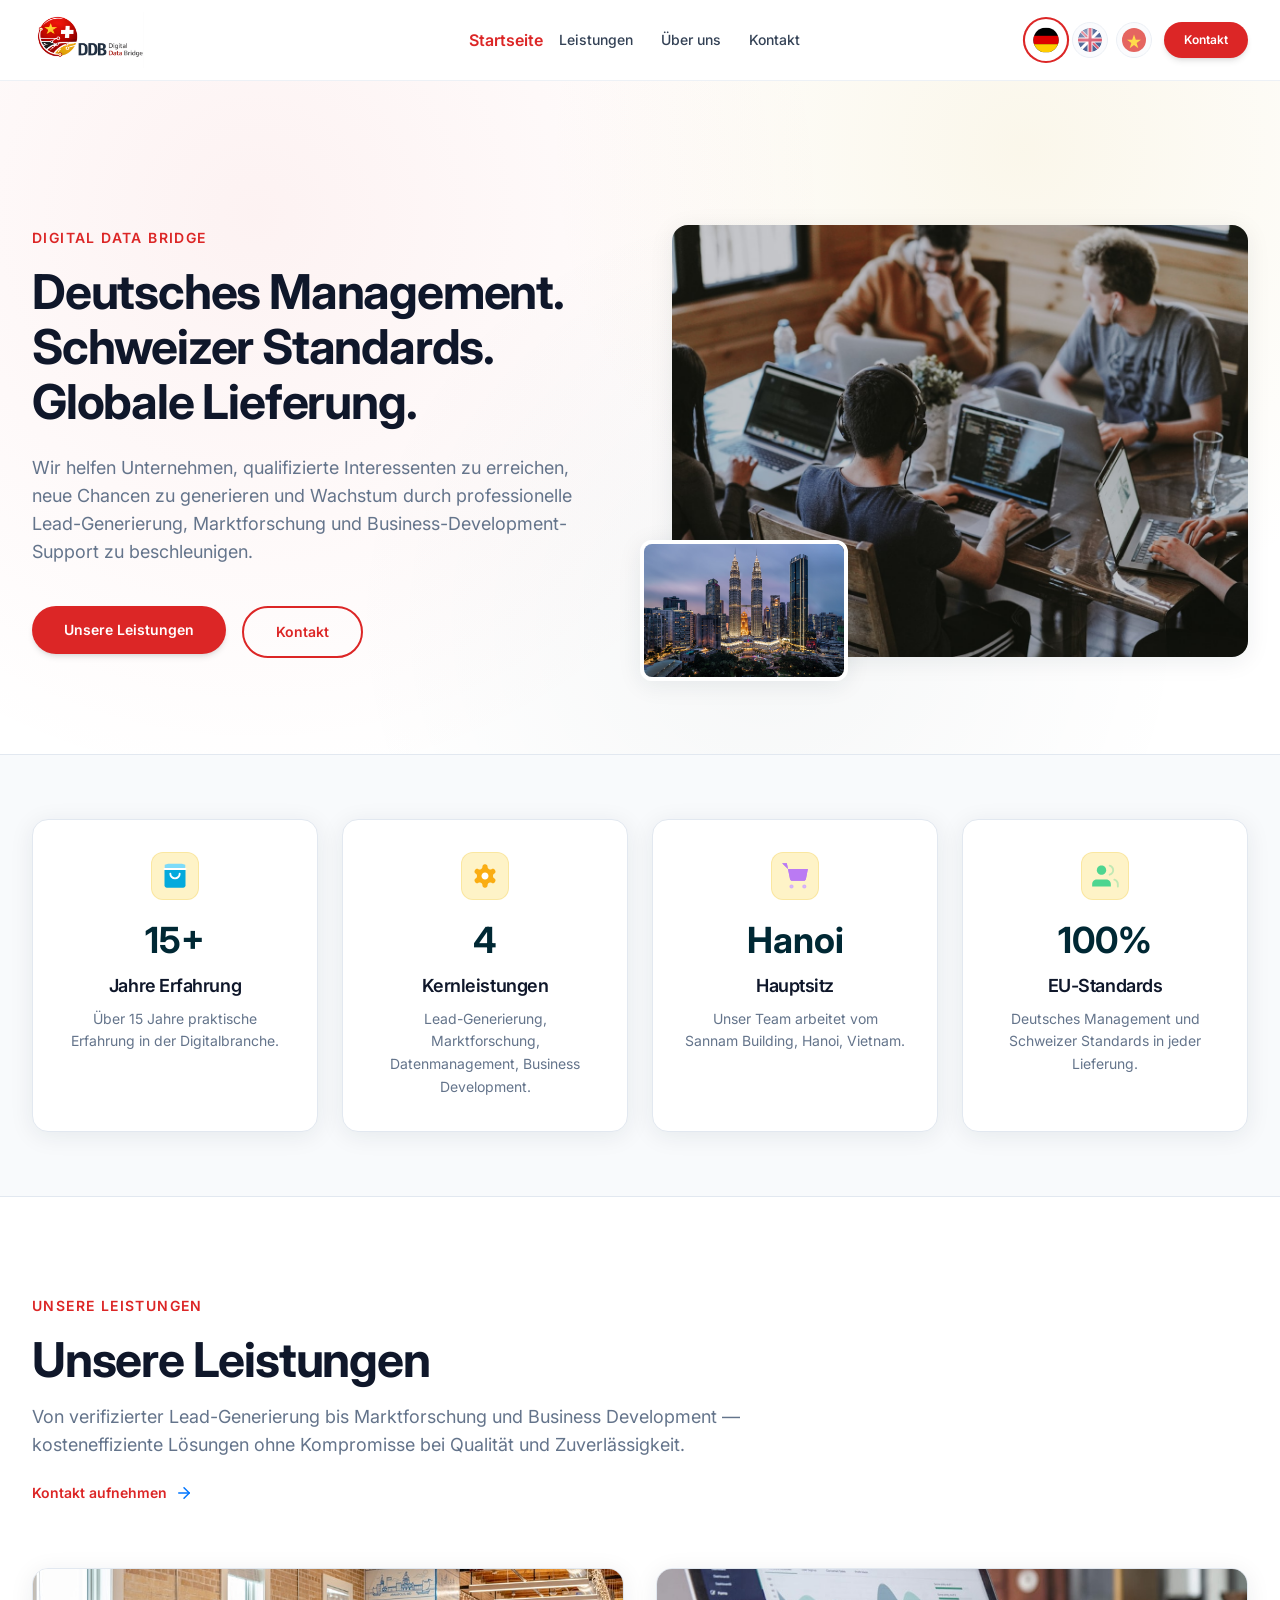
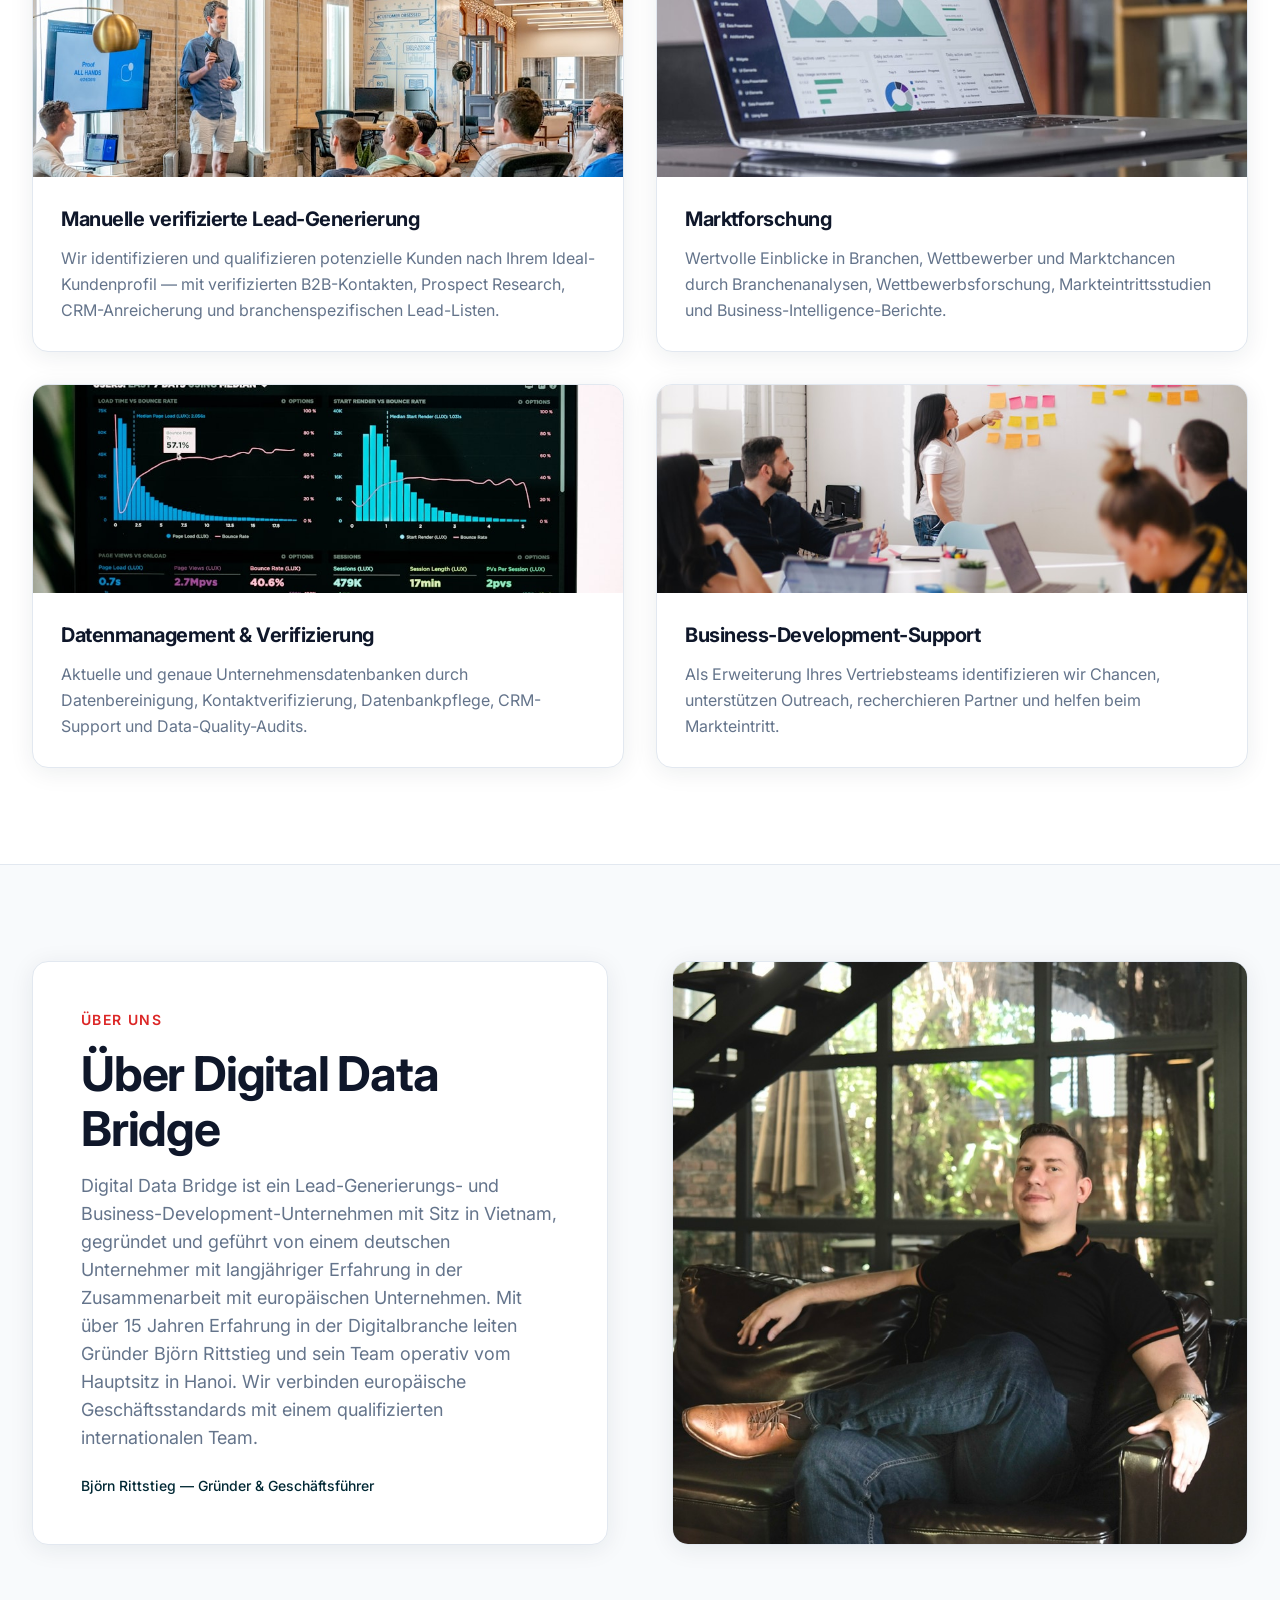
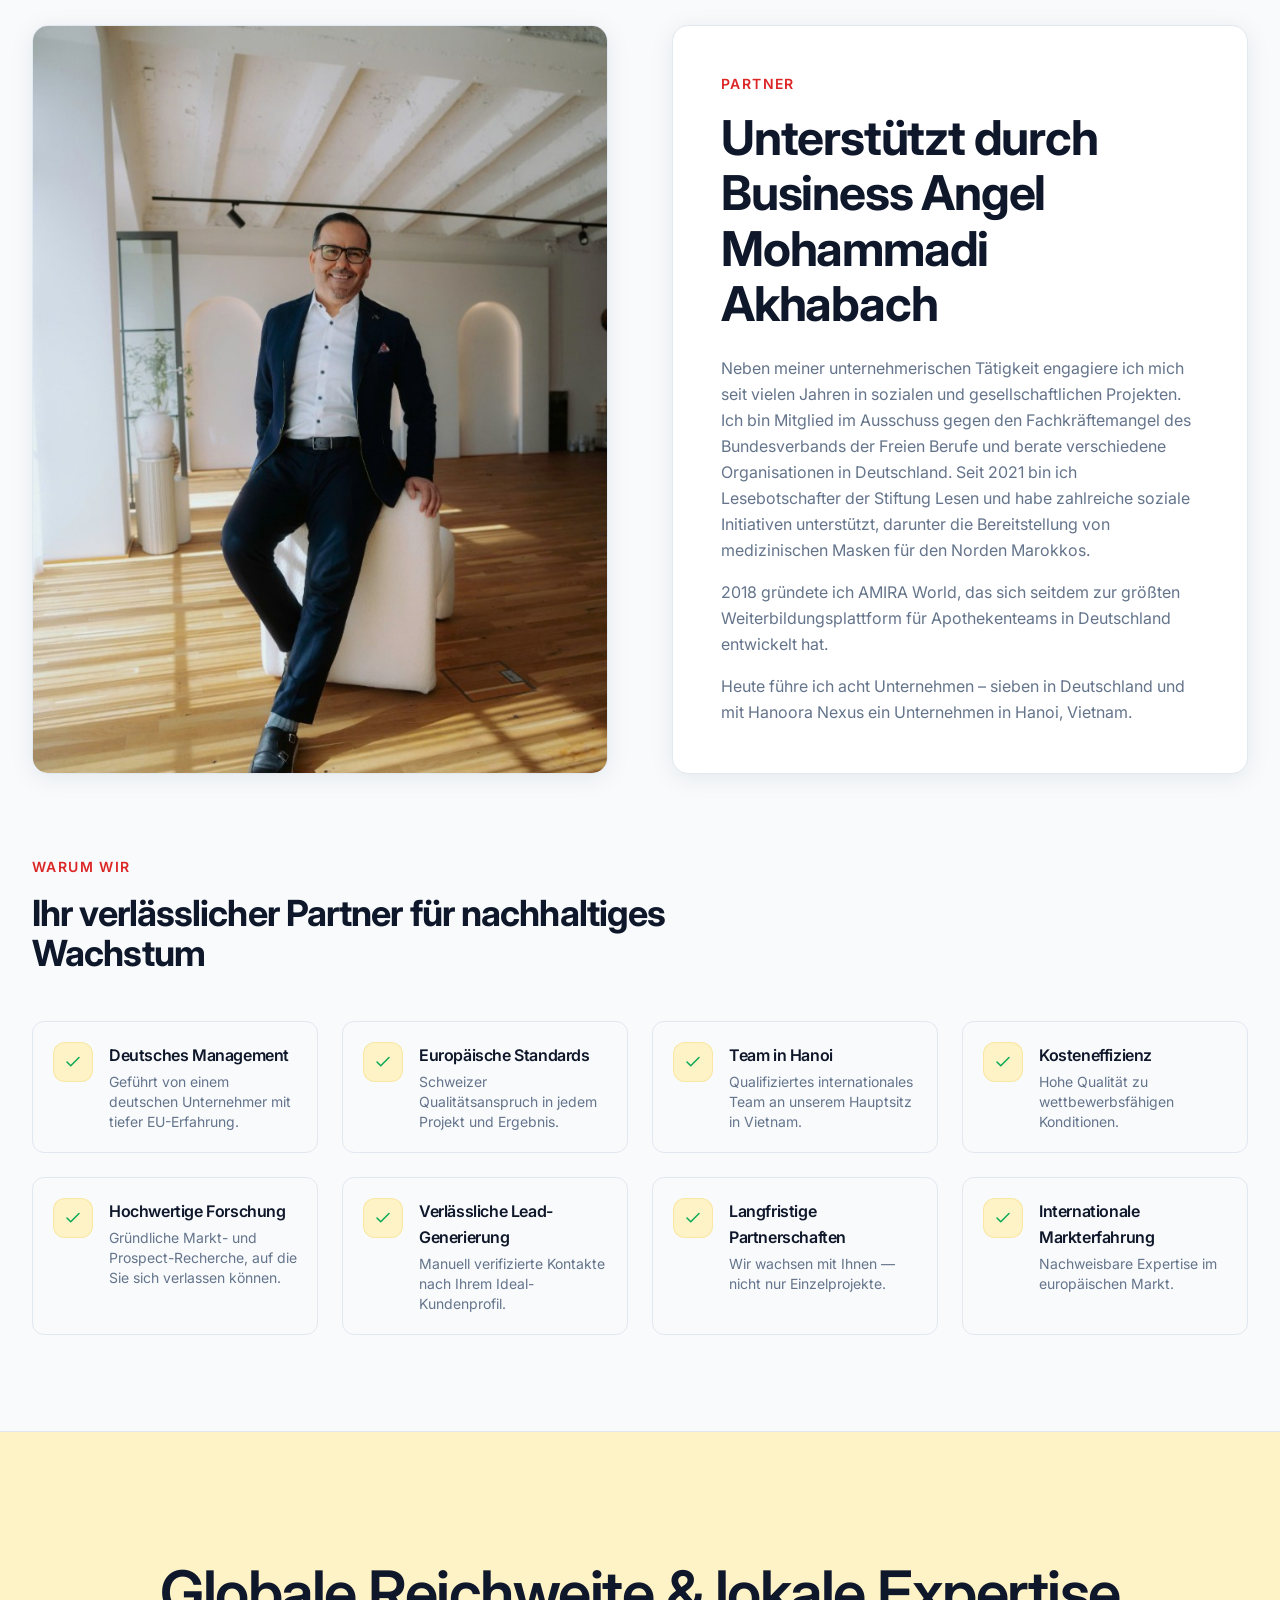
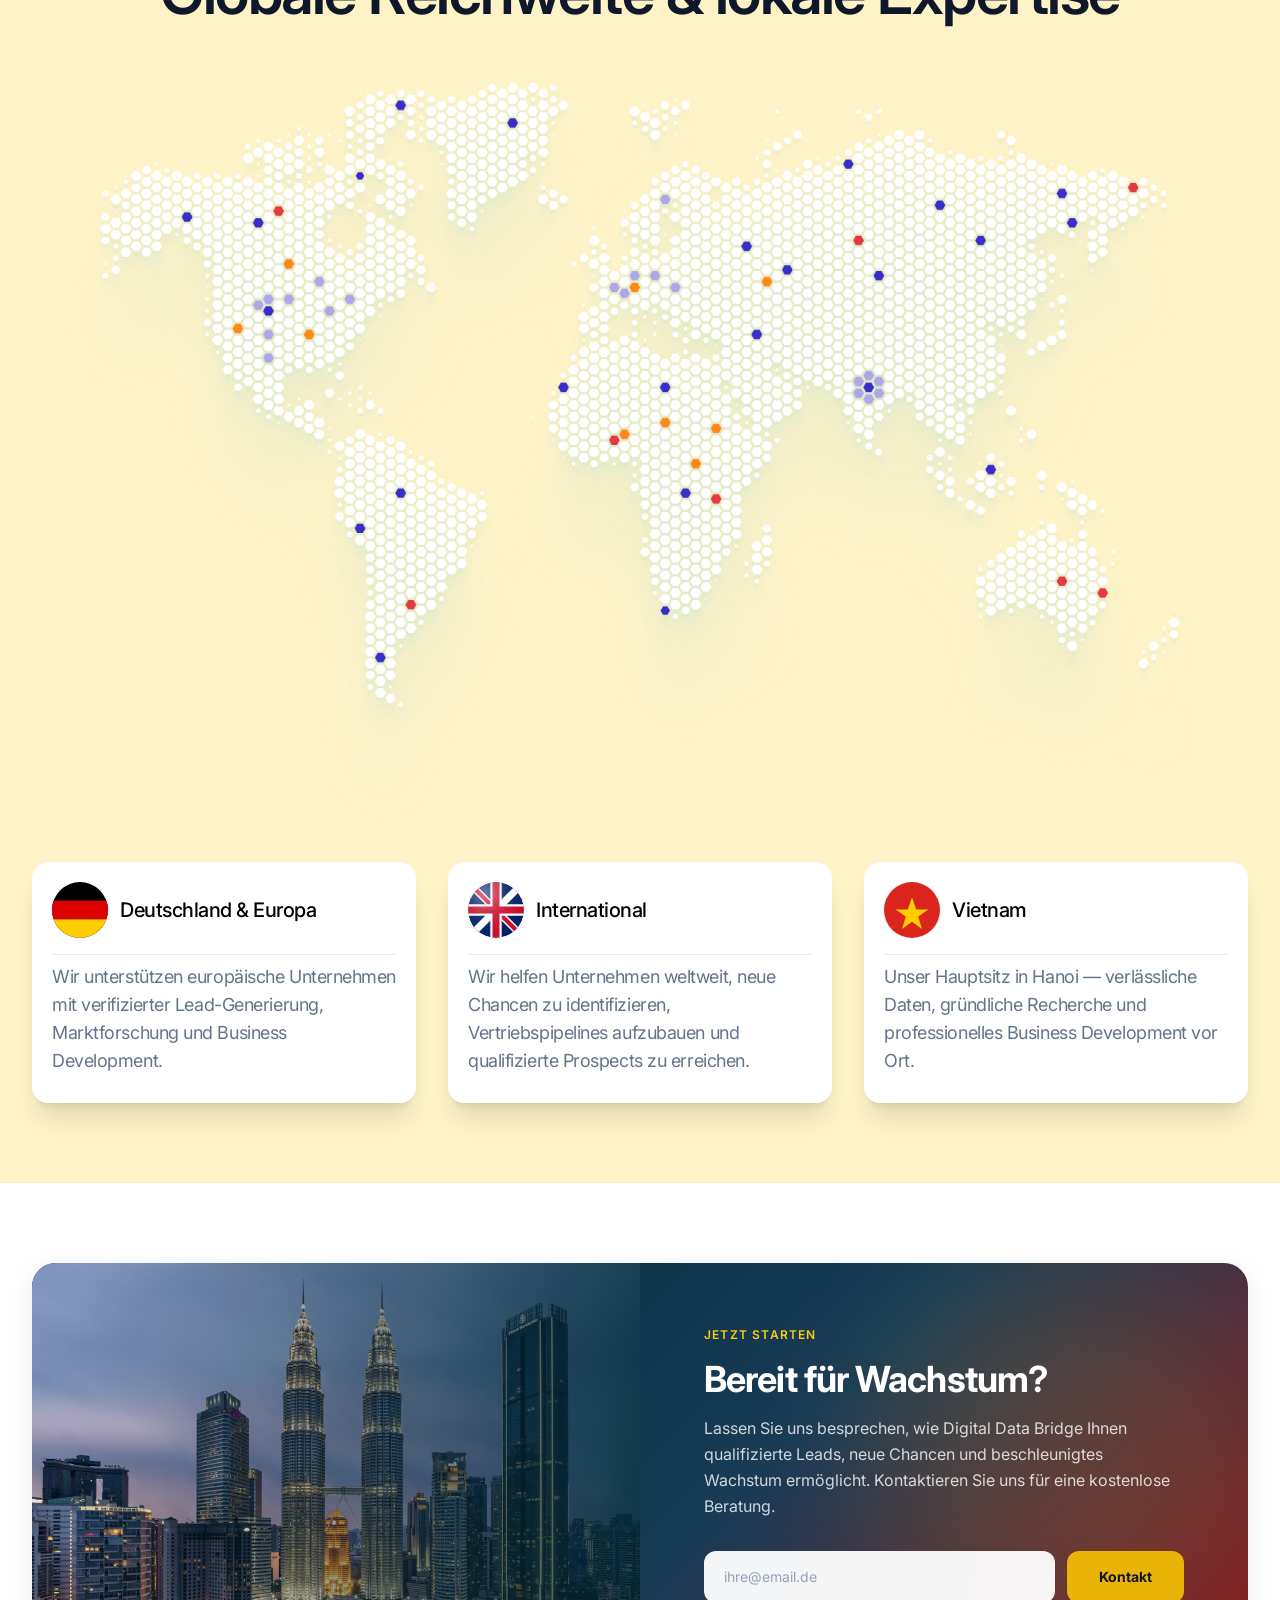
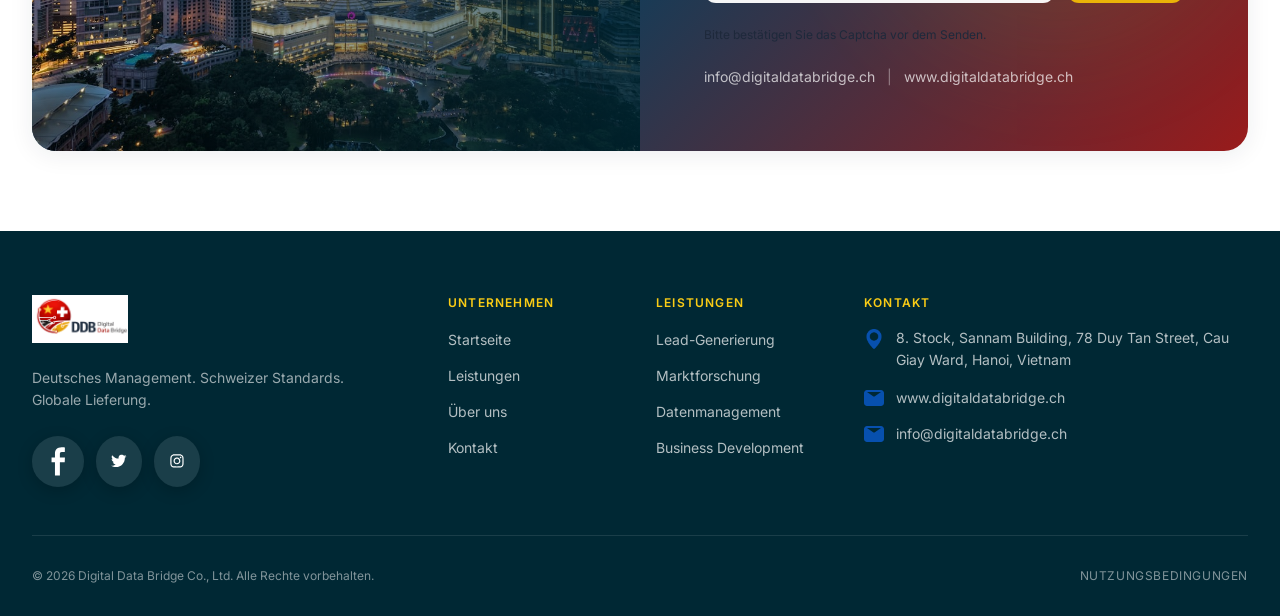
==== commit 477301db: "Deploy static site with Partners section Update production build including business angel partner se" ====
--- a/index.html
+++ b/index.html
@@ -1 +1 @@
-<!DOCTYPE html><html lang="de"><head><meta charSet="utf-8"/><meta name="viewport" content="width=device-width, initial-scale=1"/><link rel="preload" as="image" href="/assets/logo/logo.png"/><link rel="preload" as="image" href="/assets/images/hero-team.jpg" fetchPriority="high"/><link rel="preload" as="image" href="/assets/footer/logo.png"/><link rel="stylesheet" href="/_next/static/css/436de02f6266bf1e.css" data-precedence="next"/><link rel="preload" as="script" fetchPriority="low" href="/_next/static/chunks/webpack-03f7c6bc932ce1e3.js"/><script src="/_next/static/chunks/fd9d1056-20776d4f4e92fb82.js" async=""></script><script src="/_next/static/chunks/117-dfec44535dc73f30.js" async=""></script><script src="/_next/static/chunks/main-app-8fc3627f96d59af2.js" async=""></script><script src="/_next/static/chunks/648-ed4a69a796fefe7b.js" async=""></script><script src="/_next/static/chunks/498-76ede2b55f7b1609.js" async=""></script><script src="/_next/static/chunks/987-1d25bc8ca57fb3e2.js" async=""></script><script src="/_next/static/chunks/706-1078b7b315c14bac.js" async=""></script><script src="/_next/static/chunks/app/page-ecf81830a68d36e9.js" async=""></script><script src="/_next/static/chunks/824-f1a602ed7e1b11d0.js" async=""></script><script src="/_next/static/chunks/app/layout-f4e9f564655c9286.js" async=""></script><title>Digital Data Bridge | Lead Generation &amp; Business Development</title><meta name="description" content="German Management. Swiss Standards. Global Delivery. Professional lead generation, market research, and business development support from Hanoi, Vietnam."/><meta property="og:title" content="Digital Data Bridge | Lead Generation &amp; Business Development"/><meta property="og:description" content="German Management. Swiss Standards. Global Delivery. Professional lead generation, market research, and business development support from Hanoi, Vietnam."/><meta property="og:url" content="https://www.digitaldatabridge.ch/"/><meta property="og:site_name" content="Digital Data Bridge"/><meta property="og:locale" content="de_CH"/><meta property="og:image" content="https://www.digitaldatabridge.ch/icon.png"/><meta property="og:image:width" content="512"/><meta property="og:image:height" content="512"/><meta property="og:image:alt" content="Digital Data Bridge logo"/><meta property="og:type" content="website"/><meta name="twitter:card" content="summary"/><meta name="twitter:title" content="Digital Data Bridge | Lead Generation &amp; Business Development"/><meta name="twitter:description" content="German Management. Swiss Standards. Global Delivery. Professional lead generation, market research, and business development support from Hanoi, Vietnam."/><meta name="twitter:image" content="https://www.digitaldatabridge.ch/icon.png"/><link rel="icon" href="/icon.png"/><link rel="apple-touch-icon" href="/icon.png"/><script src="/_next/static/chunks/polyfills-42372ed130431b0a.js" noModule=""></script></head><body><nav class="navbar bg-white/95 backdrop-blur-sm border-b border-slate-200/60" data-headlessui-state=""><div class="section-container"><div class="relative flex h-16 lg:h-20 items-center justify-between"><a class="flex-shrink-0" href="/"><img class="h-10 w-auto object-contain sm:h-12 lg:h-14" src="/assets/logo/logo.png" alt="Digital Data Bridge logo"/></a><div class="hidden lg:flex absolute left-1/2 top-1/2 -translate-x-1/2 -translate-y-1/2 items-center gap-1"><a class="nav-link-active" href="/">Startseite</a><a class="nav-link" href="#services">Leistungen</a><a class="nav-link" href="#about">Über uns</a><a class="nav-link" href="#contact">Kontakt</a></div><div class="flex items-center gap-2 sm:gap-3"><div class="" role="group" aria-label="Sprache wählen"><div class="flex gap-1.5 sm:gap-2 "><button type="button" title="Deutsch" aria-label="Deutsch" aria-pressed="true" class="relative flex items-center justify-center rounded-full transition-all duration-200 h-8 w-8 sm:h-9 sm:w-9 ring-2 ring-red ring-offset-2 bg-white shadow-sm scale-105"><img alt="" loading="lazy" width="24" height="24" decoding="async" data-nimg="1" class="rounded-full object-cover h-6 w-6" style="color:transparent" src="/assets/network/de.svg"/></button><button type="button" title="English" aria-label="English" aria-pressed="false" class="relative flex items-center justify-center rounded-full transition-all duration-200 h-8 w-8 sm:h-9 sm:w-9 opacity-70 hover:opacity-100 hover:scale-105 bg-slate-50 border border-slate-200"><img alt="" loading="lazy" width="24" height="24" decoding="async" data-nimg="1" class="rounded-full object-cover h-6 w-6" style="color:transparent" src="/assets/network/eng.svg"/></button><button type="button" title="Tiếng Việt" aria-label="Tiếng Việt" aria-pressed="false" class="relative flex items-center justify-center rounded-full transition-all duration-200 h-8 w-8 sm:h-9 sm:w-9 opacity-70 hover:opacity-100 hover:scale-105 bg-slate-50 border border-slate-200"><img alt="" loading="lazy" width="24" height="24" decoding="async" data-nimg="1" class="rounded-full object-cover h-6 w-6" style="color:transparent" src="/assets/network/vie.svg"/></button></div></div><a href="#contact" class="hidden lg:inline-flex btn-primary !py-2.5 !px-5 !text-xs">Kontakt</a><button type="button" class="lg:hidden p-2 rounded-lg text-slate-700 hover:bg-slate-100 transition" aria-label="Open menu"><svg xmlns="http://www.w3.org/2000/svg" fill="none" viewBox="0 0 24 24" stroke-width="1.5" stroke="currentColor" aria-hidden="true" data-slot="icon" class="h-6 w-6"><path stroke-linecap="round" stroke-linejoin="round" d="M3.75 6.75h16.5M3.75 12h16.5m-16.5 5.25h16.5"></path></svg></button></div><main class=" fixed overflow-hidden z-10 bg-gray-900 bg-opacity-25 inset-0 transform ease-in-out  transition-all delay-500 opacity-0 -translate-x-full  "><section class="w-340px max-w-lg left-0 absolute bg-white h-full shadow-xl delay-400 duration-500 ease-in-out transition-all transform -translate-x-full"><article class="relative w-270 max-w-lg pb-10 flex flex-col space-y-6 h-full overflow-y-auto"><header class="px-5 py-4 flex items-center justify-between border-b border-slate-200"><img class="h-10 w-auto object-contain" src="/assets/logo/logo.png" alt="Digital Data Bridge logo"/><button type="button" class="p-2 rounded-lg hover:bg-slate-100 transition" aria-label="Close menu"><svg xmlns="http://www.w3.org/2000/svg" fill="none" viewBox="0 0 24 24" stroke-width="1.5" stroke="currentColor" aria-hidden="true" data-slot="icon" class="block h-6 w-6 text-slate-700"><path stroke-linecap="round" stroke-linejoin="round" d="M6 18 18 6M6 6l12 12"></path></svg></button></header><div><div class="px-5 pb-8"><nav class="space-y-1"><a class="block px-3 py-3 rounded-lg text-base font-medium transition-colors bg-red/10 text-red" href="/">Startseite</a><a class="block px-3 py-3 rounded-lg text-base font-medium transition-colors text-slate-700 hover:bg-slate-100 hover:text-red" href="#services">Leistungen</a><a class="block px-3 py-3 rounded-lg text-base font-medium transition-colors text-slate-700 hover:bg-slate-100 hover:text-red" href="#about">Über uns</a><a class="block px-3 py-3 rounded-lg text-base font-medium transition-colors text-slate-700 hover:bg-slate-100 hover:text-red" href="#contact">Kontakt</a></nav><a href="#contact" class="mt-4 flex w-full btn-primary justify-center">Kontakt</a></div></div></article></section><section class=" w-screen h-full cursor-pointer "></section></main></div></div></nav><main><section class="relative overflow-hidden bg-hero-gradient hero-pattern"><div class="section-container pt-28 pb-16 sm:pt-32 sm:pb-20 lg:pt-36 lg:pb-24"><div class="grid lg:grid-cols-2 gap-10 lg:gap-16 items-center"><div class="text-center lg:text-left"><span class="section-label">Digital Data Bridge</span><h1 class="text-3xl sm:text-4xl lg:text-5xl font-bold leading-tight text-slate-900">Deutsches Management. Schweizer Standards. Globale Lieferung.</h1><p class="mt-6 text-base sm:text-lg text-darkgray leading-relaxed max-w-xl mx-auto lg:mx-0">Wir helfen Unternehmen, qualifizierte Interessenten zu erreichen, neue Chancen zu generieren und Wachstum durch professionelle Lead-Generierung, Marktforschung und Business-Development-Support zu beschleunigen.</p><div class="mt-10 flex flex-col sm:flex-row items-center lg:items-start justify-center lg:justify-start gap-4"><a href="#services" class="btn-primary w-full sm:w-auto">Unsere Leistungen</a><a href="#contact" class="btn-outline w-full sm:w-auto">Kontakt</a></div></div><div class="relative"><div class="relative rounded-2xl overflow-hidden shadow-card aspect-[4/3]"><img alt="International business team collaboration" fetchPriority="high" decoding="async" data-nimg="fill" class="object-cover" style="position:absolute;height:100%;width:100%;left:0;top:0;right:0;bottom:0;color:transparent" src="/assets/images/hero-team.jpg"/></div><div class="absolute -bottom-6 -left-4 sm:-left-8 w-40 sm:w-52 rounded-xl overflow-hidden shadow-card border-4 border-white hidden sm:block"><img alt="Hanoi city skyline" loading="lazy" width="208" height="140" decoding="async" data-nimg="1" class="w-full h-auto object-cover aspect-[3/2]" style="color:transparent" src="/assets/images/hero-hanoi.jpg"/></div></div></div></div></section><section class="bg-slate-50 border-y border-slate-200"><div class="section-container py-14 sm:py-16"><div class="grid sm:grid-cols-2 lg:grid-cols-4 gap-6"><div class="stat-card"><div class="flex justify-center items-center h-12 w-12 rounded-xl bg-light-gold border border-gold-500/20 mb-5"><img alt="Jahre Erfahrung" loading="lazy" width="28" height="28" decoding="async" data-nimg="1" style="color:transparent" src="/assets/buyers/ourbuyers.svg"/></div><p class="text-3xl sm:text-4xl font-bold text-navyblue">15+</p><h3 class="text-base sm:text-lg font-semibold text-slate-900 mt-3">Jahre Erfahrung</h3><p class="text-sm text-darkgray mt-2 leading-relaxed">Über 15 Jahre praktische Erfahrung in der Digitalbranche.</p></div><div class="stat-card"><div class="flex justify-center items-center h-12 w-12 rounded-xl bg-light-gold border border-gold-500/20 mb-5"><img alt="Kernleistungen" loading="lazy" width="28" height="28" decoding="async" data-nimg="1" style="color:transparent" src="/assets/buyers/projectcompleted.svg"/></div><p class="text-3xl sm:text-4xl font-bold text-navyblue">4</p><h3 class="text-base sm:text-lg font-semibold text-slate-900 mt-3">Kernleistungen</h3><p class="text-sm text-darkgray mt-2 leading-relaxed">Lead-Generierung, Marktforschung, Datenmanagement, Business Development.</p></div><div class="stat-card"><div class="flex justify-center items-center h-12 w-12 rounded-xl bg-light-gold border border-gold-500/20 mb-5"><img alt="Hauptsitz" loading="lazy" width="28" height="28" decoding="async" data-nimg="1" style="color:transparent" src="/assets/buyers/happybuyers.svg"/></div><p class="text-3xl sm:text-4xl font-bold text-navyblue">Hanoi</p><h3 class="text-base sm:text-lg font-semibold text-slate-900 mt-3">Hauptsitz</h3><p class="text-sm text-darkgray mt-2 leading-relaxed">Unser Team arbeitet vom Sannam Building, Hanoi, Vietnam.</p></div><div class="stat-card"><div class="flex justify-center items-center h-12 w-12 rounded-xl bg-light-gold border border-gold-500/20 mb-5"><img alt="EU-Standards" loading="lazy" width="28" height="28" decoding="async" data-nimg="1" style="color:transparent" src="/assets/buyers/teammembers.svg"/></div><p class="text-3xl sm:text-4xl font-bold text-navyblue">100%</p><h3 class="text-base sm:text-lg font-semibold text-slate-900 mt-3">EU-Standards</h3><p class="text-sm text-darkgray mt-2 leading-relaxed">Deutsches Management und Schweizer Standards in jeder Lieferung.</p></div></div></div></section><section id="services" class="py-16 sm:py-24"><div class="section-container"><div class="max-w-3xl mx-auto text-center lg:text-left lg:mx-0 mb-12 lg:mb-16"><span class="section-label">Unsere Leistungen</span><h2 class="section-title">Unsere Leistungen</h2><p class="section-desc mt-4 mx-auto lg:mx-0">Von verifizierter Lead-Generierung bis Marktforschung und Business Development — kosteneffiziente Lösungen ohne Kompromisse bei Qualität und Zuverlässigkeit.</p><a class="inline-flex items-center gap-2 mt-6 text-sm font-semibold text-red space-links" href="#contact">Kontakt aufnehmen<img alt="arrow" loading="lazy" width="18" height="18" decoding="async" data-nimg="1" style="color:transparent" src="/assets/provide/arrow.svg"/></a></div><div class="grid sm:grid-cols-2 gap-6 lg:gap-8"><div class="service-card overflow-hidden p-0"><div class="relative h-48 sm:h-52 w-full"><img alt="Manuelle verifizierte Lead-Generierung" loading="lazy" decoding="async" data-nimg="fill" class="object-cover" style="position:absolute;height:100%;width:100%;left:0;top:0;right:0;bottom:0;color:transparent" src="/assets/images/service-leads.jpg"/></div><div class="p-6 sm:p-7"><h3 class="text-lg sm:text-xl font-bold text-slate-900 leading-snug">Manuelle verifizierte Lead-Generierung</h3><p class="text-sm sm:text-base text-darkgray leading-relaxed mt-3">Wir identifizieren und qualifizieren potenzielle Kunden nach Ihrem Ideal-Kundenprofil — mit verifizierten B2B-Kontakten, Prospect Research, CRM-Anreicherung und branchenspezifischen Lead-Listen.</p></div></div><div class="service-card overflow-hidden p-0"><div class="relative h-48 sm:h-52 w-full"><img alt="Marktforschung" loading="lazy" decoding="async" data-nimg="fill" class="object-cover" style="position:absolute;height:100%;width:100%;left:0;top:0;right:0;bottom:0;color:transparent" src="/assets/images/service-research.jpg"/></div><div class="p-6 sm:p-7"><h3 class="text-lg sm:text-xl font-bold text-slate-900 leading-snug">Marktforschung</h3><p class="text-sm sm:text-base text-darkgray leading-relaxed mt-3">Wertvolle Einblicke in Branchen, Wettbewerber und Marktchancen durch Branchenanalysen, Wettbewerbsforschung, Markteintrittsstudien und Business-Intelligence-Berichte.</p></div></div><div class="service-card overflow-hidden p-0"><div class="relative h-48 sm:h-52 w-full"><img alt="Datenmanagement &amp; Verifizierung" loading="lazy" decoding="async" data-nimg="fill" class="object-cover" style="position:absolute;height:100%;width:100%;left:0;top:0;right:0;bottom:0;color:transparent" src="/assets/images/service-data.jpg"/></div><div class="p-6 sm:p-7"><h3 class="text-lg sm:text-xl font-bold text-slate-900 leading-snug">Datenmanagement &amp; Verifizierung</h3><p class="text-sm sm:text-base text-darkgray leading-relaxed mt-3">Aktuelle und genaue Unternehmensdatenbanken durch Datenbereinigung, Kontaktverifizierung, Datenbankpflege, CRM-Support und Data-Quality-Audits.</p></div></div><div class="service-card overflow-hidden p-0"><div class="relative h-48 sm:h-52 w-full"><img alt="Business-Development-Support" loading="lazy" decoding="async" data-nimg="fill" class="object-cover" style="position:absolute;height:100%;width:100%;left:0;top:0;right:0;bottom:0;color:transparent" src="/assets/images/service-bizdev.jpg"/></div><div class="p-6 sm:p-7"><h3 class="text-lg sm:text-xl font-bold text-slate-900 leading-snug">Business-Development-Support</h3><p class="text-sm sm:text-base text-darkgray leading-relaxed mt-3">Als Erweiterung Ihres Vertriebsteams identifizieren wir Chancen, unterstützen Outreach, recherchieren Partner und helfen beim Markteintritt.</p></div></div></div></div></section><section id="about" class="py-16 sm:py-24 bg-slate-50 border-y border-slate-200"><div class="section-container"><div class="grid lg:grid-cols-2 gap-10 lg:gap-16 items-stretch mb-16 lg:mb-20"><div class="order-2 lg:order-1 flex flex-col justify-center rounded-2xl bg-white border border-slate-200 shadow-card p-8 sm:p-10 lg:p-12 text-center lg:text-left h-full min-h-[320px]"><span class="section-label">Über uns</span><h2 class="section-title">Über Digital Data Bridge</h2><p class="section-desc mt-4 mx-auto lg:mx-0">Digital Data Bridge ist ein Lead-Generierungs- und Business-Development-Unternehmen mit Sitz in Vietnam, gegründet und geführt von einem deutschen Unternehmer mit langjähriger Erfahrung in der Zusammenarbeit mit europäischen Unternehmen. Mit über 15 Jahren Erfahrung in der Digitalbranche leiten Gründer Björn Rittstieg und sein Team operativ vom Hauptsitz in Hanoi. Wir verbinden europäische Geschäftsstandards mit einem qualifizierten internationalen Team.</p><p class="mt-6 text-sm font-medium text-navyblue">Björn Rittstieg — Gründer &amp; Geschäftsführer</p></div><div class="order-1 lg:order-2 relative rounded-2xl overflow-hidden shadow-card border border-slate-200 min-h-[320px] h-full"><img alt="Björn Rittstieg — Gründer &amp; Geschäftsführer" loading="lazy" decoding="async" data-nimg="fill" class="object-cover object-top" style="position:absolute;height:100%;width:100%;left:0;top:0;right:0;bottom:0;color:transparent" src="/assets/images/about_us.jpg"/></div></div><div class="max-w-3xl mx-auto text-center lg:text-left lg:mx-0 mb-10 lg:mb-12"><span class="section-label">Warum wir</span><h3 class="text-2xl sm:text-3xl lg:text-4xl font-bold leading-tight text-slate-900">Ihr verlässlicher Partner für nachhaltiges Wachstum</h3></div><div class="grid sm:grid-cols-2 lg:grid-cols-4 gap-4 lg:gap-6"><div class="feature-card"><div class="flex-shrink-0 flex items-center justify-center h-10 w-10 rounded-xl bg-light-gold border border-gold-500/20"><img alt="" loading="lazy" width="18" height="18" decoding="async" data-nimg="1" style="color:transparent" src="/assets/why/check.svg"/></div><div><h4 class="text-sm sm:text-base font-semibold text-slate-900 leading-snug">Deutsches Management</h4><p class="text-xs sm:text-sm text-darkgray mt-1 leading-relaxed">Geführt von einem deutschen Unternehmer mit tiefer EU-Erfahrung.</p></div></div><div class="feature-card"><div class="flex-shrink-0 flex items-center justify-center h-10 w-10 rounded-xl bg-light-gold border border-gold-500/20"><img alt="" loading="lazy" width="18" height="18" decoding="async" data-nimg="1" style="color:transparent" src="/assets/why/check.svg"/></div><div><h4 class="text-sm sm:text-base font-semibold text-slate-900 leading-snug">Europäische Standards</h4><p class="text-xs sm:text-sm text-darkgray mt-1 leading-relaxed">Schweizer Qualitätsanspruch in jedem Projekt und Ergebnis.</p></div></div><div class="feature-card"><div class="flex-shrink-0 flex items-center justify-center h-10 w-10 rounded-xl bg-light-gold border border-gold-500/20"><img alt="" loading="lazy" width="18" height="18" decoding="async" data-nimg="1" style="color:transparent" src="/assets/why/check.svg"/></div><div><h4 class="text-sm sm:text-base font-semibold text-slate-900 leading-snug">Team in Hanoi</h4><p class="text-xs sm:text-sm text-darkgray mt-1 leading-relaxed">Qualifiziertes internationales Team an unserem Hauptsitz in Vietnam.</p></div></div><div class="feature-card"><div class="flex-shrink-0 flex items-center justify-center h-10 w-10 rounded-xl bg-light-gold border border-gold-500/20"><img alt="" loading="lazy" width="18" height="18" decoding="async" data-nimg="1" style="color:transparent" src="/assets/why/check.svg"/></div><div><h4 class="text-sm sm:text-base font-semibold text-slate-900 leading-snug">Kosteneffizienz</h4><p class="text-xs sm:text-sm text-darkgray mt-1 leading-relaxed">Hohe Qualität zu wettbewerbsfähigen Konditionen.</p></div></div><div class="feature-card"><div class="flex-shrink-0 flex items-center justify-center h-10 w-10 rounded-xl bg-light-gold border border-gold-500/20"><img alt="" loading="lazy" width="18" height="18" decoding="async" data-nimg="1" style="color:transparent" src="/assets/why/check.svg"/></div><div><h4 class="text-sm sm:text-base font-semibold text-slate-900 leading-snug">Hochwertige Forschung</h4><p class="text-xs sm:text-sm text-darkgray mt-1 leading-relaxed">Gründliche Markt- und Prospect-Recherche, auf die Sie sich verlassen können.</p></div></div><div class="feature-card"><div class="flex-shrink-0 flex items-center justify-center h-10 w-10 rounded-xl bg-light-gold border border-gold-500/20"><img alt="" loading="lazy" width="18" height="18" decoding="async" data-nimg="1" style="color:transparent" src="/assets/why/check.svg"/></div><div><h4 class="text-sm sm:text-base font-semibold text-slate-900 leading-snug">Verlässliche Lead-Generierung</h4><p class="text-xs sm:text-sm text-darkgray mt-1 leading-relaxed">Manuell verifizierte Kontakte nach Ihrem Ideal-Kundenprofil.</p></div></div><div class="feature-card"><div class="flex-shrink-0 flex items-center justify-center h-10 w-10 rounded-xl bg-light-gold border border-gold-500/20"><img alt="" loading="lazy" width="18" height="18" decoding="async" data-nimg="1" style="color:transparent" src="/assets/why/check.svg"/></div><div><h4 class="text-sm sm:text-base font-semibold text-slate-900 leading-snug">Langfristige Partnerschaften</h4><p class="text-xs sm:text-sm text-darkgray mt-1 leading-relaxed">Wir wachsen mit Ihnen — nicht nur Einzelprojekte.</p></div></div><div class="feature-card"><div class="flex-shrink-0 flex items-center justify-center h-10 w-10 rounded-xl bg-light-gold border border-gold-500/20"><img alt="" loading="lazy" width="18" height="18" decoding="async" data-nimg="1" style="color:transparent" src="/assets/why/check.svg"/></div><div><h4 class="text-sm sm:text-base font-semibold text-slate-900 leading-snug">Internationale Markterfahrung</h4><p class="text-xs sm:text-sm text-darkgray mt-1 leading-relaxed">Nachweisbare Expertise im europäischen Markt.</p></div></div></div></div></section><div class="bg-light-gold" id="markets"><div class="mx-auto max-w-2xl py-20 px-4 sm:px-6 lg:max-w-7xl lg:px-8"><h3 class="text-4xl sm:text-6xl font-semibold text-center my-10 lh-81">Globale Reichweite &amp; lokale Expertise</h3><img alt="Global network map" loading="lazy" width="1400" height="800" decoding="async" data-nimg="1" style="color:transparent" src="/assets/network/map.png"/><div class="grid grid-cols-1 sm:grid-cols-2 lg:grid-cols-3 gap-x-16 gap-y-4 lg:gap-x-8"><div class="bg-white rounded-2xl p-5 shadow-xl"><div class="flex justify-start items-center gap-3 mb-4"><div class="h-14 w-14 rounded-full overflow-hidden bg-white flex items-center justify-center shadow-sm"><img alt="Deutschland &amp; Europa flag" loading="lazy" width="56" height="56" decoding="async" data-nimg="1" class="h-full w-full object-cover" style="color:transparent" src="/assets/network/de.svg"/></div><h4 class="text-xl font-medium text-black">Deutschland &amp; Europa</h4></div><hr/><h4 class="text-lg font-normal text-darkgray my-2">Wir unterstützen europäische Unternehmen mit verifizierter Lead-Generierung, Marktforschung und Business Development.</h4></div><div class="bg-white rounded-2xl p-5 shadow-xl"><div class="flex justify-start items-center gap-3 mb-4"><div class="h-14 w-14 rounded-full overflow-hidden bg-white flex items-center justify-center shadow-sm"><img alt="International flag" loading="lazy" width="56" height="56" decoding="async" data-nimg="1" class="h-full w-full object-cover" style="color:transparent" src="/assets/network/eng.svg"/></div><h4 class="text-xl font-medium text-black">International</h4></div><hr/><h4 class="text-lg font-normal text-darkgray my-2">Wir helfen Unternehmen weltweit, neue Chancen zu identifizieren, Vertriebspipelines aufzubauen und qualifizierte Prospects zu erreichen.</h4></div><div class="bg-white rounded-2xl p-5 shadow-xl"><div class="flex justify-start items-center gap-3 mb-4"><div class="h-14 w-14 rounded-full overflow-hidden bg-white flex items-center justify-center shadow-sm"><img alt="Vietnam flag" loading="lazy" width="56" height="56" decoding="async" data-nimg="1" class="h-full w-full object-cover" style="color:transparent" src="/assets/network/vie.svg"/></div><h4 class="text-xl font-medium text-black">Vietnam</h4></div><hr/><h4 class="text-lg font-normal text-darkgray my-2">Unser Hauptsitz in Hanoi — verlässliche Daten, gründliche Recherche und professionelles Business Development vor Ort.</h4></div></div></div></div><section class="section-container py-16 sm:py-20" id="contact"><div class="relative overflow-hidden rounded-3xl bg-cta-gradient shadow-card"><div class="absolute inset-0 opacity-10"><div class="absolute top-0 right-0 w-96 h-96 rounded-full bg-gold-400 blur-3xl"></div><div class="absolute bottom-0 left-0 w-64 h-64 rounded-full bg-red blur-3xl"></div></div><div class="relative grid lg:grid-cols-2 gap-0"><div class="relative hidden lg:block min-h-[420px]"><img alt="Hanoi office location" loading="lazy" decoding="async" data-nimg="fill" class="object-cover" style="position:absolute;height:100%;width:100%;left:0;top:0;right:0;bottom:0;color:transparent" src="/assets/images/contact-hanoi.jpg"/><div class="absolute inset-0 bg-gradient-to-r from-transparent to-navyblue/80"></div></div><div class="p-8 sm:p-12 lg:p-16 flex flex-col justify-center"><span class="inline-block text-xs font-semibold uppercase tracking-widest text-gold-400 mb-4">Jetzt starten</span><h2 class="text-2xl sm:text-3xl lg:text-4xl font-bold text-white leading-tight">Bereit für Wachstum?</h2><p class="mt-4 text-sm sm:text-base text-white/80 leading-relaxed">Lassen Sie uns besprechen, wie Digital Data Bridge Ihnen qualifizierte Leads, neue Chancen und beschleunigtes Wachstum ermöglicht. Kontaktieren Sie uns für eine kostenlose Beratung.</p><div class="mt-6 lg:hidden relative rounded-xl overflow-hidden aspect-[16/9]"><img alt="Hanoi office location" loading="lazy" decoding="async" data-nimg="fill" class="object-cover" style="position:absolute;height:100%;width:100%;left:0;top:0;right:0;bottom:0;color:transparent" src="/assets/images/contact-hanoi.jpg"/></div><form class="mt-8 flex flex-col gap-3"><input type="text" tabindex="-1" autoComplete="off" aria-hidden="true" class="absolute left-[-9999px] w-px h-px opacity-0 pointer-events-none" name="website" value=""/><div class="flex flex-col sm:flex-row gap-3"><input type="email" class="cta-input flex-1" placeholder="ihre@email.de" autoComplete="email" required="" name="email" value=""/><button type="submit" class="inline-flex items-center justify-center rounded-xl bg-gold-500 px-8 py-4 text-sm font-bold text-slate-900 transition-all duration-200 hover:bg-gold-400 hover:-translate-y-0.5 whitespace-nowrap disabled:opacity-70 disabled:hover:translate-y-0">Kontakt</button></div><div class="overflow-hidden rounded-lg"><div></div></div></form><p class="mt-3 text-xs text-white/50">Kostenlose Beratung — unverbindlich.</p><div class="mt-6 flex flex-col sm:flex-row gap-3 text-sm text-white/70"><a href="mailto:info@digitaldatabridge.ch" class="hover:text-white transition-colors">info@digitaldatabridge.ch</a><span class="hidden sm:inline text-white/40">|</span><a href="https://www.digitaldatabridge.ch" target="_blank" rel="noopener noreferrer" class="hover:text-white transition-colors">www.digitaldatabridge.ch</a></div></div></div></div></section></main><footer class="bg-navyblue text-white"><div class="section-container pt-16 pb-8"><div class="grid grid-cols-1 gap-10 sm:grid-cols-2 lg:grid-cols-12 lg:gap-8"><div class="lg:col-span-4"><img src="/assets/footer/logo.png" alt="Digital Data Bridge logo" class="h-12 w-auto mb-6"/><p class="text-sm text-white/60 leading-relaxed max-w-xs">Deutsches Management. Schweizer Standards. Globale Lieferung.</p><div class="flex gap-3 mt-6"><a class="footer-fb-icons" href="#!"><img alt="facebook" loading="lazy" width="16" height="16" decoding="async" data-nimg="1" style="color:transparent" src="/assets/footer/facebook.svg"/></a><a class="footer-icons" href="#!"><img alt="twitter" loading="lazy" width="16" height="16" decoding="async" data-nimg="1" style="color:transparent" src="/assets/footer/twitter.svg"/></a><a class="footer-icons" href="#!"><img alt="instagram" loading="lazy" width="16" height="16" decoding="async" data-nimg="1" style="color:transparent" src="/assets/footer/instagram.svg"/></a></div></div><div class="lg:col-span-2"><h5 class="text-xs font-semibold uppercase tracking-widest text-gold-400 mb-4">Unternehmen</h5><ul class="space-y-3"><li><a class="text-sm text-white/70 hover:text-white transition-colors space-links" href="/">Startseite</a></li><li><a class="text-sm text-white/70 hover:text-white transition-colors space-links" href="#services">Leistungen</a></li><li><a class="text-sm text-white/70 hover:text-white transition-colors space-links" href="#about">Über uns</a></li><li><a class="text-sm text-white/70 hover:text-white transition-colors space-links" href="#contact">Kontakt</a></li></ul></div><div class="lg:col-span-2"><h5 class="text-xs font-semibold uppercase tracking-widest text-gold-400 mb-4">Leistungen</h5><ul class="space-y-3"><li><a class="text-sm text-white/70 hover:text-white transition-colors space-links" href="#services">Lead-Generierung</a></li><li><a class="text-sm text-white/70 hover:text-white transition-colors space-links" href="#services">Marktforschung</a></li><li><a class="text-sm text-white/70 hover:text-white transition-colors space-links" href="#services">Datenmanagement</a></li><li><a class="text-sm text-white/70 hover:text-white transition-colors space-links" href="#services">Business Development</a></li></ul></div><div class="lg:col-span-4"><h5 class="text-xs font-semibold uppercase tracking-widest text-gold-400 mb-4">Kontakt</h5><div class="space-y-4"><div class="flex gap-3 items-start"><img alt="address" loading="lazy" width="20" height="20" decoding="async" data-nimg="1" class="mt-0.5 flex-shrink-0 opacity-60" style="color:transparent" src="/assets/footer/mask.svg"/><p class="text-sm text-white/70 leading-relaxed">8. Stock, Sannam Building, 78 Duy Tan Street, Cau Giay Ward, Hanoi, Vietnam</p></div><div class="flex gap-3 items-center"><img alt="website" loading="lazy" width="20" height="20" decoding="async" data-nimg="1" class="flex-shrink-0 opacity-60" style="color:transparent" src="/assets/footer/email.svg"/><a href="https://www.digitaldatabridge.ch" target="_blank" rel="noopener noreferrer" class="text-sm text-white/70 hover:text-white transition-colors">www.digitaldatabridge.ch</a></div><div class="flex gap-3 items-center"><img alt="email" loading="lazy" width="20" height="20" decoding="async" data-nimg="1" class="flex-shrink-0 opacity-60" style="color:transparent" src="/assets/footer/email.svg"/><a href="mailto:info@digitaldatabridge.ch" class="text-sm text-white/70 hover:text-white transition-colors">info@digitaldatabridge.ch</a></div></div></div></div><div class="mt-12 pt-8 border-t border-white/10 flex flex-col sm:flex-row items-center justify-between gap-4"><p class="text-xs text-white/50 text-center sm:text-left">© <!-- -->2026<!-- --> <!-- -->Digital Data Bridge Co., Ltd. Alle Rechte vorbehalten.</p><a class="text-xs uppercase tracking-wider text-white/50 hover:text-white transition-colors" href="/terms-of-use/">Nutzungsbedingungen</a></div></div></footer><script src="/_next/static/chunks/webpack-03f7c6bc932ce1e3.js" async=""></script><script>(self.__next_f=self.__next_f||[]).push([0]);self.__next_f.push([2,null])</script><script>self.__next_f.push([1,"1:HL[\"/_next/static/css/436de02f6266bf1e.css\",\"style\"]\n"])</script><script>self.__next_f.push([1,"2:I[2846,[],\"\"]\n4:I[8686,[\"648\",\"static/chunks/648-ed4a69a796fefe7b.js\",\"498\",\"static/chunks/498-76ede2b55f7b1609.js\",\"987\",\"static/chunks/987-1d25bc8ca57fb3e2.js\",\"706\",\"static/chunks/706-1078b7b315c14bac.js\",\"931\",\"static/chunks/app/page-ecf81830a68d36e9.js\"],\"default\"]\n5:I[2987,[\"648\",\"static/chunks/648-ed4a69a796fefe7b.js\",\"498\",\"static/chunks/498-76ede2b55f7b1609.js\",\"987\",\"static/chunks/987-1d25bc8ca57fb3e2.js\",\"706\",\"static/chunks/706-1078b7b315c14bac.js\",\"931\",\"static/chunks/app/page-ecf81830a68d36e9.js\"],\"default\"]\n6:I[1832,[\"648\",\"static/chunks/648-ed4a69a796fefe7b.js\",\"498\",\"static/chunks/498-76ede2b55f7b1609.js\",\"987\",\"static/chunks/987-1d25bc8ca57fb3e2.js\",\"706\",\"static/chunks/706-1078b7b315c14bac.js\",\"931\",\"static/chunks/app/page-ecf81830a68d36e9.js\"],\"default\"]\n7:I[627,[\"648\",\"static/chunks/648-ed4a69a796fefe7b.js\",\"498\",\"static/chunks/498-76ede2b55f7b1609.js\",\"987\",\"static/chunks/987-1d25bc8ca57fb3e2.js\",\"706\",\"static/chunks/706-1078b7b315c14bac.js\",\"931\",\"static/chunks/app/page-ecf81830a68d36e9.js\"],\"default\"]\n8:I[9499,[\"648\",\"static/chunks/648-ed4a69a796fefe7b.js\",\"498\",\"static/chunks/498-76ede2b55f7b1609.js\",\"987\",\"static/chunks/987-1d25bc8ca57fb3e2.js\",\"706\",\"static/chunks/706-1078b7b315c14bac.js\",\"931\",\"static/chunks/app/page-ecf81830a68d36e9.js\"],\"default\"]\n9:I[2923,[\"648\",\"static/chunks/648-ed4a69a796fefe7b.js\",\"498\",\"static/chunks/498-76ede2b55f7b1609.js\",\"987\",\"static/chunks/987-1d25bc8ca57fb3e2.js\",\"706\",\"static/chunks/706-1078b7b315c14bac.js\",\"931\",\"static/chunks/app/page-ecf81830a68d36e9.js\"],\"default\"]\na:I[4706,[\"648\",\"static/chunks/648-ed4a69a796fefe7b.js\",\"498\",\"static/chunks/498-76ede2b55f7b1609.js\",\"824\",\"static/chunks/824-f1a602ed7e1b11d0.js\",\"706\",\"static/chunks/706-1078b7b315c14bac.js\",\"185\",\"static/chunks/app/layout-f4e9f564655c9286.js\"],\"LanguageProvider\"]\nb:I[8882,[\"648\",\"static/chunks/648-ed4a69a796fefe7b.js\",\"498\",\"static/chunks/498-76ede2b55f7b1609.js\",\"824\",\"static/chunks/824-f1a602ed7e1b11d0.js\",\"706\",\"static/chunks/706-1078b7b315c14bac.js\",\"185\",\"static/chunks/app/layo"])</script><script>self.__next_f.push([1,"ut-f4e9f564655c9286.js\"],\"default\"]\nc:I[4707,[],\"\"]\nd:I[6423,[],\"\"]\ne:I[9547,[\"648\",\"static/chunks/648-ed4a69a796fefe7b.js\",\"498\",\"static/chunks/498-76ede2b55f7b1609.js\",\"824\",\"static/chunks/824-f1a602ed7e1b11d0.js\",\"706\",\"static/chunks/706-1078b7b315c14bac.js\",\"185\",\"static/chunks/app/layout-f4e9f564655c9286.js\"],\"default\"]\n10:I[1060,[],\"\"]\n11:[]\n"])</script><script>self.__next_f.push([1,"0:[\"$\",\"$L2\",null,{\"buildId\":\"xKzEhXqYcI2pJME41YkHS\",\"assetPrefix\":\"\",\"urlParts\":[\"\",\"\"],\"initialTree\":[\"\",{\"children\":[\"__PAGE__\",{}]},\"$undefined\",\"$undefined\",true],\"initialSeedData\":[\"\",{\"children\":[\"__PAGE__\",{},[[\"$L3\",[\"$\",\"main\",null,{\"children\":[[\"$\",\"$L4\",null,{}],[\"$\",\"$L5\",null,{}],[\"$\",\"$L6\",null,{}],[\"$\",\"$L7\",null,{}],[\"$\",\"$L8\",null,{}],[\"$\",\"$L9\",null,{}]]}],null],null],null]},[[[[\"$\",\"link\",\"0\",{\"rel\":\"stylesheet\",\"href\":\"/_next/static/css/436de02f6266bf1e.css\",\"precedence\":\"next\",\"crossOrigin\":\"$undefined\"}]],[\"$\",\"html\",null,{\"lang\":\"de\",\"children\":[\"$\",\"body\",null,{\"children\":[\"$\",\"$La\",null,{\"children\":[[\"$\",\"$Lb\",null,{}],[\"$\",\"$Lc\",null,{\"parallelRouterKey\":\"children\",\"segmentPath\":[\"children\"],\"error\":\"$undefined\",\"errorStyles\":\"$undefined\",\"errorScripts\":\"$undefined\",\"template\":[\"$\",\"$Ld\",null,{}],\"templateStyles\":\"$undefined\",\"templateScripts\":\"$undefined\",\"notFound\":[[\"$\",\"title\",null,{\"children\":\"404: This page could not be found.\"}],[\"$\",\"div\",null,{\"style\":{\"fontFamily\":\"system-ui,\\\"Segoe UI\\\",Roboto,Helvetica,Arial,sans-serif,\\\"Apple Color Emoji\\\",\\\"Segoe UI Emoji\\\"\",\"height\":\"100vh\",\"textAlign\":\"center\",\"display\":\"flex\",\"flexDirection\":\"column\",\"alignItems\":\"center\",\"justifyContent\":\"center\"},\"children\":[\"$\",\"div\",null,{\"children\":[[\"$\",\"style\",null,{\"dangerouslySetInnerHTML\":{\"__html\":\"body{color:#000;background:#fff;margin:0}.next-error-h1{border-right:1px solid rgba(0,0,0,.3)}@media (prefers-color-scheme:dark){body{color:#fff;background:#000}.next-error-h1{border-right:1px solid rgba(255,255,255,.3)}}\"}}],[\"$\",\"h1\",null,{\"className\":\"next-error-h1\",\"style\":{\"display\":\"inline-block\",\"margin\":\"0 20px 0 0\",\"padding\":\"0 23px 0 0\",\"fontSize\":24,\"fontWeight\":500,\"verticalAlign\":\"top\",\"lineHeight\":\"49px\"},\"children\":\"404\"}],[\"$\",\"div\",null,{\"style\":{\"display\":\"inline-block\"},\"children\":[\"$\",\"h2\",null,{\"style\":{\"fontSize\":14,\"fontWeight\":400,\"lineHeight\":\"49px\",\"margin\":0},\"children\":\"This page could not be found.\"}]}]]}]}]],\"notFoundStyles\":[]}],[\"$\",\"$Le\",null,{}]]}]}]}]],null],null],\"couldBeIntercepted\":false,\"initialHead\":[null,\"$Lf\"],\"globalErrorComponent\":\"$10\",\"missingSlots\":\"$W11\"}]\n"])</script><script>self.__next_f.push([1,"f:[[\"$\",\"meta\",\"0\",{\"name\":\"viewport\",\"content\":\"width=device-width, initial-scale=1\"}],[\"$\",\"meta\",\"1\",{\"charSet\":\"utf-8\"}],[\"$\",\"title\",\"2\",{\"children\":\"Digital Data Bridge | Lead Generation \u0026 Business Development\"}],[\"$\",\"meta\",\"3\",{\"name\":\"description\",\"content\":\"German Management. Swiss Standards. Global Delivery. Professional lead generation, market research, and business development support from Hanoi, Vietnam.\"}],[\"$\",\"meta\",\"4\",{\"property\":\"og:title\",\"content\":\"Digital Data Bridge | Lead Generation \u0026 Business Development\"}],[\"$\",\"meta\",\"5\",{\"property\":\"og:description\",\"content\":\"German Management. Swiss Standards. Global Delivery. Professional lead generation, market research, and business development support from Hanoi, Vietnam.\"}],[\"$\",\"meta\",\"6\",{\"property\":\"og:url\",\"content\":\"https://www.digitaldatabridge.ch/\"}],[\"$\",\"meta\",\"7\",{\"property\":\"og:site_name\",\"content\":\"Digital Data Bridge\"}],[\"$\",\"meta\",\"8\",{\"property\":\"og:locale\",\"content\":\"de_CH\"}],[\"$\",\"meta\",\"9\",{\"property\":\"og:image\",\"content\":\"https://www.digitaldatabridge.ch/icon.png\"}],[\"$\",\"meta\",\"10\",{\"property\":\"og:image:width\",\"content\":\"512\"}],[\"$\",\"meta\",\"11\",{\"property\":\"og:image:height\",\"content\":\"512\"}],[\"$\",\"meta\",\"12\",{\"property\":\"og:image:alt\",\"content\":\"Digital Data Bridge logo\"}],[\"$\",\"meta\",\"13\",{\"property\":\"og:type\",\"content\":\"website\"}],[\"$\",\"meta\",\"14\",{\"name\":\"twitter:card\",\"content\":\"summary\"}],[\"$\",\"meta\",\"15\",{\"name\":\"twitter:title\",\"content\":\"Digital Data Bridge | Lead Generation \u0026 Business Development\"}],[\"$\",\"meta\",\"16\",{\"name\":\"twitter:description\",\"content\":\"German Management. Swiss Standards. Global Delivery. Professional lead generation, market research, and business development support from Hanoi, Vietnam.\"}],[\"$\",\"meta\",\"17\",{\"name\":\"twitter:image\",\"content\":\"https://www.digitaldatabridge.ch/icon.png\"}],[\"$\",\"link\",\"18\",{\"rel\":\"icon\",\"href\":\"/icon.png\"}],[\"$\",\"link\",\"19\",{\"rel\":\"apple-touch-icon\",\"href\":\"/icon.png\"}]]\n3:null\n"])</script></body></html>+<!DOCTYPE html><html lang="de"><head><meta charSet="utf-8"/><meta name="viewport" content="width=device-width, initial-scale=1"/><link rel="preload" as="image" href="/assets/logo/logo.png"/><link rel="preload" as="image" href="/assets/images/hero-team.jpg" fetchPriority="high"/><link rel="preload" as="image" href="/assets/footer/logo.png"/><link rel="stylesheet" href="/_next/static/css/436de02f6266bf1e.css" data-precedence="next"/><link rel="preload" as="script" fetchPriority="low" href="/_next/static/chunks/webpack-03f7c6bc932ce1e3.js"/><script src="/_next/static/chunks/fd9d1056-20776d4f4e92fb82.js" async=""></script><script src="/_next/static/chunks/117-dfec44535dc73f30.js" async=""></script><script src="/_next/static/chunks/main-app-7be961782a3cc951.js" async=""></script><script src="/_next/static/chunks/648-ed4a69a796fefe7b.js" async=""></script><script src="/_next/static/chunks/498-76ede2b55f7b1609.js" async=""></script><script src="/_next/static/chunks/987-1d25bc8ca57fb3e2.js" async=""></script><script src="/_next/static/chunks/706-e9a7264ef0dd8cec.js" async=""></script><script src="/_next/static/chunks/app/page-70e2c4d8e9a8fa79.js" async=""></script><script src="/_next/static/chunks/824-f1a602ed7e1b11d0.js" async=""></script><script src="/_next/static/chunks/app/layout-d2304a81c0e0738e.js" async=""></script><title>Digital Data Bridge | Lead Generation &amp; Business Development</title><meta name="description" content="German Management. Swiss Standards. Global Delivery. Professional lead generation, market research, and business development support from Hanoi, Vietnam."/><meta property="og:title" content="Digital Data Bridge | Lead Generation &amp; Business Development"/><meta property="og:description" content="German Management. Swiss Standards. Global Delivery. Professional lead generation, market research, and business development support from Hanoi, Vietnam."/><meta property="og:url" content="https://www.digitaldatabridge.ch/"/><meta property="og:site_name" content="Digital Data Bridge"/><meta property="og:locale" content="de_CH"/><meta property="og:image" content="https://www.digitaldatabridge.ch/icon.png"/><meta property="og:image:width" content="512"/><meta property="og:image:height" content="512"/><meta property="og:image:alt" content="Digital Data Bridge logo"/><meta property="og:type" content="website"/><meta name="twitter:card" content="summary"/><meta name="twitter:title" content="Digital Data Bridge | Lead Generation &amp; Business Development"/><meta name="twitter:description" content="German Management. Swiss Standards. Global Delivery. Professional lead generation, market research, and business development support from Hanoi, Vietnam."/><meta name="twitter:image" content="https://www.digitaldatabridge.ch/icon.png"/><link rel="icon" href="/icon.png"/><link rel="apple-touch-icon" href="/icon.png"/><script src="/_next/static/chunks/polyfills-42372ed130431b0a.js" noModule=""></script></head><body><nav class="navbar bg-white/95 backdrop-blur-sm border-b border-slate-200/60" data-headlessui-state=""><div class="section-container"><div class="relative flex h-16 lg:h-20 items-center justify-between"><a class="flex-shrink-0" href="/"><img class="h-10 w-auto object-contain sm:h-12 lg:h-14" src="/assets/logo/logo.png" alt="Digital Data Bridge logo"/></a><div class="hidden lg:flex absolute left-1/2 top-1/2 -translate-x-1/2 -translate-y-1/2 items-center gap-1"><a class="nav-link-active" href="/">Startseite</a><a class="nav-link" href="#services">Leistungen</a><a class="nav-link" href="#about">Über uns</a><a class="nav-link" href="#contact">Kontakt</a></div><div class="flex items-center gap-2 sm:gap-3"><div class="" role="group" aria-label="Sprache wählen"><div class="flex gap-1.5 sm:gap-2 "><button type="button" title="Deutsch" aria-label="Deutsch" aria-pressed="true" class="relative flex items-center justify-center rounded-full transition-all duration-200 h-8 w-8 sm:h-9 sm:w-9 ring-2 ring-red ring-offset-2 bg-white shadow-sm scale-105"><img alt="" loading="lazy" width="24" height="24" decoding="async" data-nimg="1" class="rounded-full object-cover h-6 w-6" style="color:transparent" src="/assets/network/de.svg"/></button><button type="button" title="English" aria-label="English" aria-pressed="false" class="relative flex items-center justify-center rounded-full transition-all duration-200 h-8 w-8 sm:h-9 sm:w-9 opacity-70 hover:opacity-100 hover:scale-105 bg-slate-50 border border-slate-200"><img alt="" loading="lazy" width="24" height="24" decoding="async" data-nimg="1" class="rounded-full object-cover h-6 w-6" style="color:transparent" src="/assets/network/eng.svg"/></button><button type="button" title="Tiếng Việt" aria-label="Tiếng Việt" aria-pressed="false" class="relative flex items-center justify-center rounded-full transition-all duration-200 h-8 w-8 sm:h-9 sm:w-9 opacity-70 hover:opacity-100 hover:scale-105 bg-slate-50 border border-slate-200"><img alt="" loading="lazy" width="24" height="24" decoding="async" data-nimg="1" class="rounded-full object-cover h-6 w-6" style="color:transparent" src="/assets/network/vie.svg"/></button></div></div><a href="#contact" class="hidden lg:inline-flex btn-primary !py-2.5 !px-5 !text-xs">Kontakt</a><button type="button" class="lg:hidden p-2 rounded-lg text-slate-700 hover:bg-slate-100 transition" aria-label="Open menu"><svg xmlns="http://www.w3.org/2000/svg" fill="none" viewBox="0 0 24 24" stroke-width="1.5" stroke="currentColor" aria-hidden="true" data-slot="icon" class="h-6 w-6"><path stroke-linecap="round" stroke-linejoin="round" d="M3.75 6.75h16.5M3.75 12h16.5m-16.5 5.25h16.5"></path></svg></button></div><main class=" fixed overflow-hidden z-10 bg-gray-900 bg-opacity-25 inset-0 transform ease-in-out  transition-all delay-500 opacity-0 -translate-x-full  "><section class="w-340px max-w-lg left-0 absolute bg-white h-full shadow-xl delay-400 duration-500 ease-in-out transition-all transform -translate-x-full"><article class="relative w-270 max-w-lg pb-10 flex flex-col space-y-6 h-full overflow-y-auto"><header class="px-5 py-4 flex items-center justify-between border-b border-slate-200"><img class="h-10 w-auto object-contain" src="/assets/logo/logo.png" alt="Digital Data Bridge logo"/><button type="button" class="p-2 rounded-lg hover:bg-slate-100 transition" aria-label="Close menu"><svg xmlns="http://www.w3.org/2000/svg" fill="none" viewBox="0 0 24 24" stroke-width="1.5" stroke="currentColor" aria-hidden="true" data-slot="icon" class="block h-6 w-6 text-slate-700"><path stroke-linecap="round" stroke-linejoin="round" d="M6 18 18 6M6 6l12 12"></path></svg></button></header><div><div class="px-5 pb-8"><nav class="space-y-1"><a class="block px-3 py-3 rounded-lg text-base font-medium transition-colors bg-red/10 text-red" href="/">Startseite</a><a class="block px-3 py-3 rounded-lg text-base font-medium transition-colors text-slate-700 hover:bg-slate-100 hover:text-red" href="#services">Leistungen</a><a class="block px-3 py-3 rounded-lg text-base font-medium transition-colors text-slate-700 hover:bg-slate-100 hover:text-red" href="#about">Über uns</a><a class="block px-3 py-3 rounded-lg text-base font-medium transition-colors text-slate-700 hover:bg-slate-100 hover:text-red" href="#contact">Kontakt</a></nav><a href="#contact" class="mt-4 flex w-full btn-primary justify-center">Kontakt</a></div></div></article></section><section class=" w-screen h-full cursor-pointer "></section></main></div></div></nav><main><section class="relative overflow-hidden bg-hero-gradient hero-pattern"><div class="section-container pt-28 pb-16 sm:pt-32 sm:pb-20 lg:pt-36 lg:pb-24"><div class="grid lg:grid-cols-2 gap-10 lg:gap-16 items-center"><div class="text-center lg:text-left"><span class="section-label">Digital Data Bridge</span><h1 class="text-3xl sm:text-4xl lg:text-5xl font-bold leading-tight text-slate-900">Deutsches Management. Schweizer Standards. Globale Lieferung.</h1><p class="mt-6 text-base sm:text-lg text-darkgray leading-relaxed max-w-xl mx-auto lg:mx-0">Wir helfen Unternehmen, qualifizierte Interessenten zu erreichen, neue Chancen zu generieren und Wachstum durch professionelle Lead-Generierung, Marktforschung und Business-Development-Support zu beschleunigen.</p><div class="mt-10 flex flex-col sm:flex-row items-center lg:items-start justify-center lg:justify-start gap-4"><a href="#services" class="btn-primary w-full sm:w-auto">Unsere Leistungen</a><a href="#contact" class="btn-outline w-full sm:w-auto">Kontakt</a></div></div><div class="relative"><div class="relative rounded-2xl overflow-hidden shadow-card aspect-[4/3]"><img alt="International business team collaboration" fetchPriority="high" decoding="async" data-nimg="fill" class="object-cover" style="position:absolute;height:100%;width:100%;left:0;top:0;right:0;bottom:0;color:transparent" src="/assets/images/hero-team.jpg"/></div><div class="absolute -bottom-6 -left-4 sm:-left-8 w-40 sm:w-52 rounded-xl overflow-hidden shadow-card border-4 border-white hidden sm:block"><img alt="Hanoi city skyline" loading="lazy" width="208" height="140" decoding="async" data-nimg="1" class="w-full h-auto object-cover aspect-[3/2]" style="color:transparent" src="/assets/images/hero-hanoi.jpg"/></div></div></div></div></section><section class="bg-slate-50 border-y border-slate-200"><div class="section-container py-14 sm:py-16"><div class="grid sm:grid-cols-2 lg:grid-cols-4 gap-6"><div class="stat-card"><div class="flex justify-center items-center h-12 w-12 rounded-xl bg-light-gold border border-gold-500/20 mb-5"><img alt="Jahre Erfahrung" loading="lazy" width="28" height="28" decoding="async" data-nimg="1" style="color:transparent" src="/assets/buyers/ourbuyers.svg"/></div><p class="text-3xl sm:text-4xl font-bold text-navyblue">15+</p><h3 class="text-base sm:text-lg font-semibold text-slate-900 mt-3">Jahre Erfahrung</h3><p class="text-sm text-darkgray mt-2 leading-relaxed">Über 15 Jahre praktische Erfahrung in der Digitalbranche.</p></div><div class="stat-card"><div class="flex justify-center items-center h-12 w-12 rounded-xl bg-light-gold border border-gold-500/20 mb-5"><img alt="Kernleistungen" loading="lazy" width="28" height="28" decoding="async" data-nimg="1" style="color:transparent" src="/assets/buyers/projectcompleted.svg"/></div><p class="text-3xl sm:text-4xl font-bold text-navyblue">4</p><h3 class="text-base sm:text-lg font-semibold text-slate-900 mt-3">Kernleistungen</h3><p class="text-sm text-darkgray mt-2 leading-relaxed">Lead-Generierung, Marktforschung, Datenmanagement, Business Development.</p></div><div class="stat-card"><div class="flex justify-center items-center h-12 w-12 rounded-xl bg-light-gold border border-gold-500/20 mb-5"><img alt="Hauptsitz" loading="lazy" width="28" height="28" decoding="async" data-nimg="1" style="color:transparent" src="/assets/buyers/happybuyers.svg"/></div><p class="text-3xl sm:text-4xl font-bold text-navyblue">Hanoi</p><h3 class="text-base sm:text-lg font-semibold text-slate-900 mt-3">Hauptsitz</h3><p class="text-sm text-darkgray mt-2 leading-relaxed">Unser Team arbeitet vom Sannam Building, Hanoi, Vietnam.</p></div><div class="stat-card"><div class="flex justify-center items-center h-12 w-12 rounded-xl bg-light-gold border border-gold-500/20 mb-5"><img alt="EU-Standards" loading="lazy" width="28" height="28" decoding="async" data-nimg="1" style="color:transparent" src="/assets/buyers/teammembers.svg"/></div><p class="text-3xl sm:text-4xl font-bold text-navyblue">100%</p><h3 class="text-base sm:text-lg font-semibold text-slate-900 mt-3">EU-Standards</h3><p class="text-sm text-darkgray mt-2 leading-relaxed">Deutsches Management und Schweizer Standards in jeder Lieferung.</p></div></div></div></section><section id="services" class="py-16 sm:py-24"><div class="section-container"><div class="max-w-3xl mx-auto text-center lg:text-left lg:mx-0 mb-12 lg:mb-16"><span class="section-label">Unsere Leistungen</span><h2 class="section-title">Unsere Leistungen</h2><p class="section-desc mt-4 mx-auto lg:mx-0">Von verifizierter Lead-Generierung bis Marktforschung und Business Development — kosteneffiziente Lösungen ohne Kompromisse bei Qualität und Zuverlässigkeit.</p><a class="inline-flex items-center gap-2 mt-6 text-sm font-semibold text-red space-links" href="#contact">Kontakt aufnehmen<img alt="arrow" loading="lazy" width="18" height="18" decoding="async" data-nimg="1" style="color:transparent" src="/assets/provide/arrow.svg"/></a></div><div class="grid sm:grid-cols-2 gap-6 lg:gap-8"><div class="service-card overflow-hidden p-0"><div class="relative h-48 sm:h-52 w-full"><img alt="Manuelle verifizierte Lead-Generierung" loading="lazy" decoding="async" data-nimg="fill" class="object-cover" style="position:absolute;height:100%;width:100%;left:0;top:0;right:0;bottom:0;color:transparent" src="/assets/images/service-leads.jpg"/></div><div class="p-6 sm:p-7"><h3 class="text-lg sm:text-xl font-bold text-slate-900 leading-snug">Manuelle verifizierte Lead-Generierung</h3><p class="text-sm sm:text-base text-darkgray leading-relaxed mt-3">Wir identifizieren und qualifizieren potenzielle Kunden nach Ihrem Ideal-Kundenprofil — mit verifizierten B2B-Kontakten, Prospect Research, CRM-Anreicherung und branchenspezifischen Lead-Listen.</p></div></div><div class="service-card overflow-hidden p-0"><div class="relative h-48 sm:h-52 w-full"><img alt="Marktforschung" loading="lazy" decoding="async" data-nimg="fill" class="object-cover" style="position:absolute;height:100%;width:100%;left:0;top:0;right:0;bottom:0;color:transparent" src="/assets/images/service-research.jpg"/></div><div class="p-6 sm:p-7"><h3 class="text-lg sm:text-xl font-bold text-slate-900 leading-snug">Marktforschung</h3><p class="text-sm sm:text-base text-darkgray leading-relaxed mt-3">Wertvolle Einblicke in Branchen, Wettbewerber und Marktchancen durch Branchenanalysen, Wettbewerbsforschung, Markteintrittsstudien und Business-Intelligence-Berichte.</p></div></div><div class="service-card overflow-hidden p-0"><div class="relative h-48 sm:h-52 w-full"><img alt="Datenmanagement &amp; Verifizierung" loading="lazy" decoding="async" data-nimg="fill" class="object-cover" style="position:absolute;height:100%;width:100%;left:0;top:0;right:0;bottom:0;color:transparent" src="/assets/images/service-data.jpg"/></div><div class="p-6 sm:p-7"><h3 class="text-lg sm:text-xl font-bold text-slate-900 leading-snug">Datenmanagement &amp; Verifizierung</h3><p class="text-sm sm:text-base text-darkgray leading-relaxed mt-3">Aktuelle und genaue Unternehmensdatenbanken durch Datenbereinigung, Kontaktverifizierung, Datenbankpflege, CRM-Support und Data-Quality-Audits.</p></div></div><div class="service-card overflow-hidden p-0"><div class="relative h-48 sm:h-52 w-full"><img alt="Business-Development-Support" loading="lazy" decoding="async" data-nimg="fill" class="object-cover" style="position:absolute;height:100%;width:100%;left:0;top:0;right:0;bottom:0;color:transparent" src="/assets/images/service-bizdev.jpg"/></div><div class="p-6 sm:p-7"><h3 class="text-lg sm:text-xl font-bold text-slate-900 leading-snug">Business-Development-Support</h3><p class="text-sm sm:text-base text-darkgray leading-relaxed mt-3">Als Erweiterung Ihres Vertriebsteams identifizieren wir Chancen, unterstützen Outreach, recherchieren Partner und helfen beim Markteintritt.</p></div></div></div></div></section><section id="about" class="py-16 sm:py-24 bg-slate-50 border-y border-slate-200"><div class="section-container"><div class="grid lg:grid-cols-2 gap-10 lg:gap-16 items-stretch mb-16 lg:mb-20"><div class="order-2 lg:order-1 flex flex-col justify-center rounded-2xl bg-white border border-slate-200 shadow-card p-8 sm:p-10 lg:p-12 text-center lg:text-left h-full min-h-[320px]"><span class="section-label">Über uns</span><h2 class="section-title">Über Digital Data Bridge</h2><p class="section-desc mt-4 mx-auto lg:mx-0">Digital Data Bridge ist ein Lead-Generierungs- und Business-Development-Unternehmen mit Sitz in Vietnam, gegründet und geführt von einem deutschen Unternehmer mit langjähriger Erfahrung in der Zusammenarbeit mit europäischen Unternehmen. Mit über 15 Jahren Erfahrung in der Digitalbranche leiten Gründer Björn Rittstieg und sein Team operativ vom Hauptsitz in Hanoi. Wir verbinden europäische Geschäftsstandards mit einem qualifizierten internationalen Team.</p><p class="mt-6 text-sm font-medium text-navyblue">Björn Rittstieg — Gründer &amp; Geschäftsführer</p></div><div class="order-1 lg:order-2 relative rounded-2xl overflow-hidden shadow-card border border-slate-200 min-h-[320px] h-full"><img alt="Björn Rittstieg — Gründer &amp; Geschäftsführer" loading="lazy" decoding="async" data-nimg="fill" class="object-cover object-top" style="position:absolute;height:100%;width:100%;left:0;top:0;right:0;bottom:0;color:transparent" src="/assets/images/about_us.jpg"/></div></div><div id="partners" class="mb-16 lg:mb-20"><div class="grid lg:grid-cols-2 gap-10 lg:gap-16 items-stretch"><div class="relative rounded-2xl overflow-hidden shadow-card border border-slate-200 min-h-[320px] h-full"><img alt="Mohammadi Akhabach — Business Angel" loading="lazy" decoding="async" data-nimg="fill" class="object-cover object-top" style="position:absolute;height:100%;width:100%;left:0;top:0;right:0;bottom:0;color:transparent" src="/assets/images/partner.jpg"/></div><div class="flex flex-col justify-center rounded-2xl bg-white border border-slate-200 shadow-card p-8 sm:p-10 lg:p-12 text-center lg:text-left h-full min-h-[320px]"><span class="section-label">Partner</span><h2 class="section-title">Unterstützt durch Business Angel Mohammadi Akhabach</h2><div class="mt-6 space-y-4 text-sm sm:text-base text-darkgray leading-relaxed"><p>Neben meiner unternehmerischen Tätigkeit engagiere ich mich seit vielen Jahren in sozialen und gesellschaftlichen Projekten. Ich bin Mitglied im Ausschuss gegen den Fachkräftemangel des Bundesverbands der Freien Berufe und berate verschiedene Organisationen in Deutschland. Seit 2021 bin ich Lesebotschafter der Stiftung Lesen und habe zahlreiche soziale Initiativen unterstützt, darunter die Bereitstellung von medizinischen Masken für den Norden Marokkos.</p><p>2018 gründete ich AMIRA World, das sich seitdem zur größten Weiterbildungsplattform für Apothekenteams in Deutschland entwickelt hat.</p><p>Heute führe ich acht Unternehmen – sieben in Deutschland und mit Hanoora Nexus ein Unternehmen in Hanoi, Vietnam.</p></div></div></div></div><div class="max-w-3xl mx-auto text-center lg:text-left lg:mx-0 mb-10 lg:mb-12"><span class="section-label">Warum wir</span><h3 class="text-2xl sm:text-3xl lg:text-4xl font-bold leading-tight text-slate-900">Ihr verlässlicher Partner für nachhaltiges Wachstum</h3></div><div class="grid sm:grid-cols-2 lg:grid-cols-4 gap-4 lg:gap-6"><div class="feature-card"><div class="flex-shrink-0 flex items-center justify-center h-10 w-10 rounded-xl bg-light-gold border border-gold-500/20"><img alt="" loading="lazy" width="18" height="18" decoding="async" data-nimg="1" style="color:transparent" src="/assets/why/check.svg"/></div><div><h4 class="text-sm sm:text-base font-semibold text-slate-900 leading-snug">Deutsches Management</h4><p class="text-xs sm:text-sm text-darkgray mt-1 leading-relaxed">Geführt von einem deutschen Unternehmer mit tiefer EU-Erfahrung.</p></div></div><div class="feature-card"><div class="flex-shrink-0 flex items-center justify-center h-10 w-10 rounded-xl bg-light-gold border border-gold-500/20"><img alt="" loading="lazy" width="18" height="18" decoding="async" data-nimg="1" style="color:transparent" src="/assets/why/check.svg"/></div><div><h4 class="text-sm sm:text-base font-semibold text-slate-900 leading-snug">Europäische Standards</h4><p class="text-xs sm:text-sm text-darkgray mt-1 leading-relaxed">Schweizer Qualitätsanspruch in jedem Projekt und Ergebnis.</p></div></div><div class="feature-card"><div class="flex-shrink-0 flex items-center justify-center h-10 w-10 rounded-xl bg-light-gold border border-gold-500/20"><img alt="" loading="lazy" width="18" height="18" decoding="async" data-nimg="1" style="color:transparent" src="/assets/why/check.svg"/></div><div><h4 class="text-sm sm:text-base font-semibold text-slate-900 leading-snug">Team in Hanoi</h4><p class="text-xs sm:text-sm text-darkgray mt-1 leading-relaxed">Qualifiziertes internationales Team an unserem Hauptsitz in Vietnam.</p></div></div><div class="feature-card"><div class="flex-shrink-0 flex items-center justify-center h-10 w-10 rounded-xl bg-light-gold border border-gold-500/20"><img alt="" loading="lazy" width="18" height="18" decoding="async" data-nimg="1" style="color:transparent" src="/assets/why/check.svg"/></div><div><h4 class="text-sm sm:text-base font-semibold text-slate-900 leading-snug">Kosteneffizienz</h4><p class="text-xs sm:text-sm text-darkgray mt-1 leading-relaxed">Hohe Qualität zu wettbewerbsfähigen Konditionen.</p></div></div><div class="feature-card"><div class="flex-shrink-0 flex items-center justify-center h-10 w-10 rounded-xl bg-light-gold border border-gold-500/20"><img alt="" loading="lazy" width="18" height="18" decoding="async" data-nimg="1" style="color:transparent" src="/assets/why/check.svg"/></div><div><h4 class="text-sm sm:text-base font-semibold text-slate-900 leading-snug">Hochwertige Forschung</h4><p class="text-xs sm:text-sm text-darkgray mt-1 leading-relaxed">Gründliche Markt- und Prospect-Recherche, auf die Sie sich verlassen können.</p></div></div><div class="feature-card"><div class="flex-shrink-0 flex items-center justify-center h-10 w-10 rounded-xl bg-light-gold border border-gold-500/20"><img alt="" loading="lazy" width="18" height="18" decoding="async" data-nimg="1" style="color:transparent" src="/assets/why/check.svg"/></div><div><h4 class="text-sm sm:text-base font-semibold text-slate-900 leading-snug">Verlässliche Lead-Generierung</h4><p class="text-xs sm:text-sm text-darkgray mt-1 leading-relaxed">Manuell verifizierte Kontakte nach Ihrem Ideal-Kundenprofil.</p></div></div><div class="feature-card"><div class="flex-shrink-0 flex items-center justify-center h-10 w-10 rounded-xl bg-light-gold border border-gold-500/20"><img alt="" loading="lazy" width="18" height="18" decoding="async" data-nimg="1" style="color:transparent" src="/assets/why/check.svg"/></div><div><h4 class="text-sm sm:text-base font-semibold text-slate-900 leading-snug">Langfristige Partnerschaften</h4><p class="text-xs sm:text-sm text-darkgray mt-1 leading-relaxed">Wir wachsen mit Ihnen — nicht nur Einzelprojekte.</p></div></div><div class="feature-card"><div class="flex-shrink-0 flex items-center justify-center h-10 w-10 rounded-xl bg-light-gold border border-gold-500/20"><img alt="" loading="lazy" width="18" height="18" decoding="async" data-nimg="1" style="color:transparent" src="/assets/why/check.svg"/></div><div><h4 class="text-sm sm:text-base font-semibold text-slate-900 leading-snug">Internationale Markterfahrung</h4><p class="text-xs sm:text-sm text-darkgray mt-1 leading-relaxed">Nachweisbare Expertise im europäischen Markt.</p></div></div></div></div></section><div class="bg-light-gold" id="markets"><div class="mx-auto max-w-2xl py-20 px-4 sm:px-6 lg:max-w-7xl lg:px-8"><h3 class="text-4xl sm:text-6xl font-semibold text-center my-10 lh-81">Globale Reichweite &amp; lokale Expertise</h3><img alt="Global network map" loading="lazy" width="1400" height="800" decoding="async" data-nimg="1" style="color:transparent" src="/assets/network/map.png"/><div class="grid grid-cols-1 sm:grid-cols-2 lg:grid-cols-3 gap-x-16 gap-y-4 lg:gap-x-8"><div class="bg-white rounded-2xl p-5 shadow-xl"><div class="flex justify-start items-center gap-3 mb-4"><div class="h-14 w-14 rounded-full overflow-hidden bg-white flex items-center justify-center shadow-sm"><img alt="Deutschland &amp; Europa flag" loading="lazy" width="56" height="56" decoding="async" data-nimg="1" class="h-full w-full object-cover" style="color:transparent" src="/assets/network/de.svg"/></div><h4 class="text-xl font-medium text-black">Deutschland &amp; Europa</h4></div><hr/><h4 class="text-lg font-normal text-darkgray my-2">Wir unterstützen europäische Unternehmen mit verifizierter Lead-Generierung, Marktforschung und Business Development.</h4></div><div class="bg-white rounded-2xl p-5 shadow-xl"><div class="flex justify-start items-center gap-3 mb-4"><div class="h-14 w-14 rounded-full overflow-hidden bg-white flex items-center justify-center shadow-sm"><img alt="International flag" loading="lazy" width="56" height="56" decoding="async" data-nimg="1" class="h-full w-full object-cover" style="color:transparent" src="/assets/network/eng.svg"/></div><h4 class="text-xl font-medium text-black">International</h4></div><hr/><h4 class="text-lg font-normal text-darkgray my-2">Wir helfen Unternehmen weltweit, neue Chancen zu identifizieren, Vertriebspipelines aufzubauen und qualifizierte Prospects zu erreichen.</h4></div><div class="bg-white rounded-2xl p-5 shadow-xl"><div class="flex justify-start items-center gap-3 mb-4"><div class="h-14 w-14 rounded-full overflow-hidden bg-white flex items-center justify-center shadow-sm"><img alt="Vietnam flag" loading="lazy" width="56" height="56" decoding="async" data-nimg="1" class="h-full w-full object-cover" style="color:transparent" src="/assets/network/vie.svg"/></div><h4 class="text-xl font-medium text-black">Vietnam</h4></div><hr/><h4 class="text-lg font-normal text-darkgray my-2">Unser Hauptsitz in Hanoi — verlässliche Daten, gründliche Recherche und professionelles Business Development vor Ort.</h4></div></div></div></div><section class="section-container py-16 sm:py-20" id="contact"><div class="relative overflow-hidden rounded-3xl bg-cta-gradient shadow-card"><div class="absolute inset-0 opacity-10"><div class="absolute top-0 right-0 w-96 h-96 rounded-full bg-gold-400 blur-3xl"></div><div class="absolute bottom-0 left-0 w-64 h-64 rounded-full bg-red blur-3xl"></div></div><div class="relative grid lg:grid-cols-2 gap-0"><div class="relative hidden lg:block min-h-[420px]"><img alt="Hanoi office location" loading="lazy" decoding="async" data-nimg="fill" class="object-cover" style="position:absolute;height:100%;width:100%;left:0;top:0;right:0;bottom:0;color:transparent" src="/assets/images/contact-hanoi.jpg"/><div class="absolute inset-0 bg-gradient-to-r from-transparent to-navyblue/80"></div></div><div class="p-8 sm:p-12 lg:p-16 flex flex-col justify-center"><span class="inline-block text-xs font-semibold uppercase tracking-widest text-gold-400 mb-4">Jetzt starten</span><h2 class="text-2xl sm:text-3xl lg:text-4xl font-bold text-white leading-tight">Bereit für Wachstum?</h2><p class="mt-4 text-sm sm:text-base text-white/80 leading-relaxed">Lassen Sie uns besprechen, wie Digital Data Bridge Ihnen qualifizierte Leads, neue Chancen und beschleunigtes Wachstum ermöglicht. Kontaktieren Sie uns für eine kostenlose Beratung.</p><div class="mt-6 lg:hidden relative rounded-xl overflow-hidden aspect-[16/9]"><img alt="Hanoi office location" loading="lazy" decoding="async" data-nimg="fill" class="object-cover" style="position:absolute;height:100%;width:100%;left:0;top:0;right:0;bottom:0;color:transparent" src="/assets/images/contact-hanoi.jpg"/></div><form class="mt-8 flex flex-col gap-3"><input type="text" tabindex="-1" autoComplete="off" aria-hidden="true" class="absolute left-[-9999px] w-px h-px opacity-0 pointer-events-none" name="website" value=""/><div class="flex flex-col sm:flex-row gap-3"><input type="email" class="cta-input flex-1" placeholder="ihre@email.de" autoComplete="email" required="" name="email" value=""/><button type="submit" class="inline-flex items-center justify-center rounded-xl bg-gold-500 px-8 py-4 text-sm font-bold text-slate-900 transition-all duration-200 hover:bg-gold-400 hover:-translate-y-0.5 whitespace-nowrap disabled:opacity-70 disabled:hover:translate-y-0">Kontakt</button></div><div class="overflow-hidden rounded-lg"><div></div></div></form><p class="mt-3 text-xs text-white/50">Kostenlose Beratung — unverbindlich.</p><div class="mt-6 flex flex-col sm:flex-row gap-3 text-sm text-white/70"><a href="mailto:info@digitaldatabridge.ch" class="hover:text-white transition-colors">info@digitaldatabridge.ch</a><span class="hidden sm:inline text-white/40">|</span><a href="https://www.digitaldatabridge.ch" target="_blank" rel="noopener noreferrer" class="hover:text-white transition-colors">www.digitaldatabridge.ch</a></div></div></div></div></section></main><footer class="bg-navyblue text-white"><div class="section-container pt-16 pb-8"><div class="grid grid-cols-1 gap-10 sm:grid-cols-2 lg:grid-cols-12 lg:gap-8"><div class="lg:col-span-4"><img src="/assets/footer/logo.png" alt="Digital Data Bridge logo" class="h-12 w-auto mb-6"/><p class="text-sm text-white/60 leading-relaxed max-w-xs">Deutsches Management. Schweizer Standards. Globale Lieferung.</p><div class="flex gap-3 mt-6"><a class="footer-fb-icons" href="#!"><img alt="facebook" loading="lazy" width="16" height="16" decoding="async" data-nimg="1" style="color:transparent" src="/assets/footer/facebook.svg"/></a><a class="footer-icons" href="#!"><img alt="twitter" loading="lazy" width="16" height="16" decoding="async" data-nimg="1" style="color:transparent" src="/assets/footer/twitter.svg"/></a><a class="footer-icons" href="#!"><img alt="instagram" loading="lazy" width="16" height="16" decoding="async" data-nimg="1" style="color:transparent" src="/assets/footer/instagram.svg"/></a></div></div><div class="lg:col-span-2"><h5 class="text-xs font-semibold uppercase tracking-widest text-gold-400 mb-4">Unternehmen</h5><ul class="space-y-3"><li><a class="text-sm text-white/70 hover:text-white transition-colors space-links" href="/">Startseite</a></li><li><a class="text-sm text-white/70 hover:text-white transition-colors space-links" href="#services">Leistungen</a></li><li><a class="text-sm text-white/70 hover:text-white transition-colors space-links" href="#about">Über uns</a></li><li><a class="text-sm text-white/70 hover:text-white transition-colors space-links" href="#contact">Kontakt</a></li></ul></div><div class="lg:col-span-2"><h5 class="text-xs font-semibold uppercase tracking-widest text-gold-400 mb-4">Leistungen</h5><ul class="space-y-3"><li><a class="text-sm text-white/70 hover:text-white transition-colors space-links" href="#services">Lead-Generierung</a></li><li><a class="text-sm text-white/70 hover:text-white transition-colors space-links" href="#services">Marktforschung</a></li><li><a class="text-sm text-white/70 hover:text-white transition-colors space-links" href="#services">Datenmanagement</a></li><li><a class="text-sm text-white/70 hover:text-white transition-colors space-links" href="#services">Business Development</a></li></ul></div><div class="lg:col-span-4"><h5 class="text-xs font-semibold uppercase tracking-widest text-gold-400 mb-4">Kontakt</h5><div class="space-y-4"><div class="flex gap-3 items-start"><img alt="address" loading="lazy" width="20" height="20" decoding="async" data-nimg="1" class="mt-0.5 flex-shrink-0 opacity-60" style="color:transparent" src="/assets/footer/mask.svg"/><p class="text-sm text-white/70 leading-relaxed">8. Stock, Sannam Building, 78 Duy Tan Street, Cau Giay Ward, Hanoi, Vietnam</p></div><div class="flex gap-3 items-center"><img alt="website" loading="lazy" width="20" height="20" decoding="async" data-nimg="1" class="flex-shrink-0 opacity-60" style="color:transparent" src="/assets/footer/email.svg"/><a href="https://www.digitaldatabridge.ch" target="_blank" rel="noopener noreferrer" class="text-sm text-white/70 hover:text-white transition-colors">www.digitaldatabridge.ch</a></div><div class="flex gap-3 items-center"><img alt="email" loading="lazy" width="20" height="20" decoding="async" data-nimg="1" class="flex-shrink-0 opacity-60" style="color:transparent" src="/assets/footer/email.svg"/><a href="mailto:info@digitaldatabridge.ch" class="text-sm text-white/70 hover:text-white transition-colors">info@digitaldatabridge.ch</a></div></div></div></div><div class="mt-12 pt-8 border-t border-white/10 flex flex-col sm:flex-row items-center justify-between gap-4"><p class="text-xs text-white/50 text-center sm:text-left">© <!-- -->2026<!-- --> <!-- -->Digital Data Bridge Co., Ltd. Alle Rechte vorbehalten.</p><a class="text-xs uppercase tracking-wider text-white/50 hover:text-white transition-colors" href="/terms-of-use/">Nutzungsbedingungen</a></div></div></footer><script src="/_next/static/chunks/webpack-03f7c6bc932ce1e3.js" async=""></script><script>(self.__next_f=self.__next_f||[]).push([0]);self.__next_f.push([2,null])</script><script>self.__next_f.push([1,"1:HL[\"/_next/static/css/436de02f6266bf1e.css\",\"style\"]\n"])</script><script>self.__next_f.push([1,"2:I[2846,[],\"\"]\n4:I[8686,[\"648\",\"static/chunks/648-ed4a69a796fefe7b.js\",\"498\",\"static/chunks/498-76ede2b55f7b1609.js\",\"987\",\"static/chunks/987-1d25bc8ca57fb3e2.js\",\"706\",\"static/chunks/706-e9a7264ef0dd8cec.js\",\"931\",\"static/chunks/app/page-70e2c4d8e9a8fa79.js\"],\"default\"]\n5:I[2987,[\"648\",\"static/chunks/648-ed4a69a796fefe7b.js\",\"498\",\"static/chunks/498-76ede2b55f7b1609.js\",\"987\",\"static/chunks/987-1d25bc8ca57fb3e2.js\",\"706\",\"static/chunks/706-e9a7264ef0dd8cec.js\",\"931\",\"static/chunks/app/page-70e2c4d8e9a8fa79.js\"],\"default\"]\n6:I[1832,[\"648\",\"static/chunks/648-ed4a69a796fefe7b.js\",\"498\",\"static/chunks/498-76ede2b55f7b1609.js\",\"987\",\"static/chunks/987-1d25bc8ca57fb3e2.js\",\"706\",\"static/chunks/706-e9a7264ef0dd8cec.js\",\"931\",\"static/chunks/app/page-70e2c4d8e9a8fa79.js\"],\"default\"]\n7:I[4816,[\"648\",\"static/chunks/648-ed4a69a796fefe7b.js\",\"498\",\"static/chunks/498-76ede2b55f7b1609.js\",\"987\",\"static/chunks/987-1d25bc8ca57fb3e2.js\",\"706\",\"static/chunks/706-e9a7264ef0dd8cec.js\",\"931\",\"static/chunks/app/page-70e2c4d8e9a8fa79.js\"],\"default\"]\n8:I[9499,[\"648\",\"static/chunks/648-ed4a69a796fefe7b.js\",\"498\",\"static/chunks/498-76ede2b55f7b1609.js\",\"987\",\"static/chunks/987-1d25bc8ca57fb3e2.js\",\"706\",\"static/chunks/706-e9a7264ef0dd8cec.js\",\"931\",\"static/chunks/app/page-70e2c4d8e9a8fa79.js\"],\"default\"]\n9:I[2923,[\"648\",\"static/chunks/648-ed4a69a796fefe7b.js\",\"498\",\"static/chunks/498-76ede2b55f7b1609.js\",\"987\",\"static/chunks/987-1d25bc8ca57fb3e2.js\",\"706\",\"static/chunks/706-e9a7264ef0dd8cec.js\",\"931\",\"static/chunks/app/page-70e2c4d8e9a8fa79.js\"],\"default\"]\na:I[4706,[\"648\",\"static/chunks/648-ed4a69a796fefe7b.js\",\"498\",\"static/chunks/498-76ede2b55f7b1609.js\",\"824\",\"static/chunks/824-f1a602ed7e1b11d0.js\",\"706\",\"static/chunks/706-e9a7264ef0dd8cec.js\",\"185\",\"static/chunks/app/layout-d2304a81c0e0738e.js\"],\"LanguageProvider\"]\nb:I[8882,[\"648\",\"static/chunks/648-ed4a69a796fefe7b.js\",\"498\",\"static/chunks/498-76ede2b55f7b1609.js\",\"824\",\"static/chunks/824-f1a602ed7e1b11d0.js\",\"706\",\"static/chunks/706-e9a7264ef0dd8cec.js\",\"185\",\"static/chunks/app/lay"])</script><script>self.__next_f.push([1,"out-d2304a81c0e0738e.js\"],\"default\"]\nc:I[4707,[],\"\"]\nd:I[6423,[],\"\"]\ne:I[9547,[\"648\",\"static/chunks/648-ed4a69a796fefe7b.js\",\"498\",\"static/chunks/498-76ede2b55f7b1609.js\",\"824\",\"static/chunks/824-f1a602ed7e1b11d0.js\",\"706\",\"static/chunks/706-e9a7264ef0dd8cec.js\",\"185\",\"static/chunks/app/layout-d2304a81c0e0738e.js\"],\"default\"]\n10:I[1060,[],\"\"]\n11:[]\n"])</script><script>self.__next_f.push([1,"0:[\"$\",\"$L2\",null,{\"buildId\":\"W-rhAPQXCMmuFCsUcwnsp\",\"assetPrefix\":\"\",\"urlParts\":[\"\",\"\"],\"initialTree\":[\"\",{\"children\":[\"__PAGE__\",{}]},\"$undefined\",\"$undefined\",true],\"initialSeedData\":[\"\",{\"children\":[\"__PAGE__\",{},[[\"$L3\",[\"$\",\"main\",null,{\"children\":[[\"$\",\"$L4\",null,{}],[\"$\",\"$L5\",null,{}],[\"$\",\"$L6\",null,{}],[\"$\",\"$L7\",null,{}],[\"$\",\"$L8\",null,{}],[\"$\",\"$L9\",null,{}]]}],null],null],null]},[[[[\"$\",\"link\",\"0\",{\"rel\":\"stylesheet\",\"href\":\"/_next/static/css/436de02f6266bf1e.css\",\"precedence\":\"next\",\"crossOrigin\":\"$undefined\"}]],[\"$\",\"html\",null,{\"lang\":\"de\",\"children\":[\"$\",\"body\",null,{\"children\":[\"$\",\"$La\",null,{\"children\":[[\"$\",\"$Lb\",null,{}],[\"$\",\"$Lc\",null,{\"parallelRouterKey\":\"children\",\"segmentPath\":[\"children\"],\"error\":\"$undefined\",\"errorStyles\":\"$undefined\",\"errorScripts\":\"$undefined\",\"template\":[\"$\",\"$Ld\",null,{}],\"templateStyles\":\"$undefined\",\"templateScripts\":\"$undefined\",\"notFound\":[[\"$\",\"title\",null,{\"children\":\"404: This page could not be found.\"}],[\"$\",\"div\",null,{\"style\":{\"fontFamily\":\"system-ui,\\\"Segoe UI\\\",Roboto,Helvetica,Arial,sans-serif,\\\"Apple Color Emoji\\\",\\\"Segoe UI Emoji\\\"\",\"height\":\"100vh\",\"textAlign\":\"center\",\"display\":\"flex\",\"flexDirection\":\"column\",\"alignItems\":\"center\",\"justifyContent\":\"center\"},\"children\":[\"$\",\"div\",null,{\"children\":[[\"$\",\"style\",null,{\"dangerouslySetInnerHTML\":{\"__html\":\"body{color:#000;background:#fff;margin:0}.next-error-h1{border-right:1px solid rgba(0,0,0,.3)}@media (prefers-color-scheme:dark){body{color:#fff;background:#000}.next-error-h1{border-right:1px solid rgba(255,255,255,.3)}}\"}}],[\"$\",\"h1\",null,{\"className\":\"next-error-h1\",\"style\":{\"display\":\"inline-block\",\"margin\":\"0 20px 0 0\",\"padding\":\"0 23px 0 0\",\"fontSize\":24,\"fontWeight\":500,\"verticalAlign\":\"top\",\"lineHeight\":\"49px\"},\"children\":\"404\"}],[\"$\",\"div\",null,{\"style\":{\"display\":\"inline-block\"},\"children\":[\"$\",\"h2\",null,{\"style\":{\"fontSize\":14,\"fontWeight\":400,\"lineHeight\":\"49px\",\"margin\":0},\"children\":\"This page could not be found.\"}]}]]}]}]],\"notFoundStyles\":[]}],[\"$\",\"$Le\",null,{}]]}]}]}]],null],null],\"couldBeIntercepted\":false,\"initialHead\":[null,\"$Lf\"],\"globalErrorComponent\":\"$10\",\"missingSlots\":\"$W11\"}]\n"])</script><script>self.__next_f.push([1,"f:[[\"$\",\"meta\",\"0\",{\"name\":\"viewport\",\"content\":\"width=device-width, initial-scale=1\"}],[\"$\",\"meta\",\"1\",{\"charSet\":\"utf-8\"}],[\"$\",\"title\",\"2\",{\"children\":\"Digital Data Bridge | Lead Generation \u0026 Business Development\"}],[\"$\",\"meta\",\"3\",{\"name\":\"description\",\"content\":\"German Management. Swiss Standards. Global Delivery. Professional lead generation, market research, and business development support from Hanoi, Vietnam.\"}],[\"$\",\"meta\",\"4\",{\"property\":\"og:title\",\"content\":\"Digital Data Bridge | Lead Generation \u0026 Business Development\"}],[\"$\",\"meta\",\"5\",{\"property\":\"og:description\",\"content\":\"German Management. Swiss Standards. Global Delivery. Professional lead generation, market research, and business development support from Hanoi, Vietnam.\"}],[\"$\",\"meta\",\"6\",{\"property\":\"og:url\",\"content\":\"https://www.digitaldatabridge.ch/\"}],[\"$\",\"meta\",\"7\",{\"property\":\"og:site_name\",\"content\":\"Digital Data Bridge\"}],[\"$\",\"meta\",\"8\",{\"property\":\"og:locale\",\"content\":\"de_CH\"}],[\"$\",\"meta\",\"9\",{\"property\":\"og:image\",\"content\":\"https://www.digitaldatabridge.ch/icon.png\"}],[\"$\",\"meta\",\"10\",{\"property\":\"og:image:width\",\"content\":\"512\"}],[\"$\",\"meta\",\"11\",{\"property\":\"og:image:height\",\"content\":\"512\"}],[\"$\",\"meta\",\"12\",{\"property\":\"og:image:alt\",\"content\":\"Digital Data Bridge logo\"}],[\"$\",\"meta\",\"13\",{\"property\":\"og:type\",\"content\":\"website\"}],[\"$\",\"meta\",\"14\",{\"name\":\"twitter:card\",\"content\":\"summary\"}],[\"$\",\"meta\",\"15\",{\"name\":\"twitter:title\",\"content\":\"Digital Data Bridge | Lead Generation \u0026 Business Development\"}],[\"$\",\"meta\",\"16\",{\"name\":\"twitter:description\",\"content\":\"German Management. Swiss Standards. Global Delivery. Professional lead generation, market research, and business development support from Hanoi, Vietnam.\"}],[\"$\",\"meta\",\"17\",{\"name\":\"twitter:image\",\"content\":\"https://www.digitaldatabridge.ch/icon.png\"}],[\"$\",\"link\",\"18\",{\"rel\":\"icon\",\"href\":\"/icon.png\"}],[\"$\",\"link\",\"19\",{\"rel\":\"apple-touch-icon\",\"href\":\"/icon.png\"}]]\n3:null\n"])</script></body></html>
